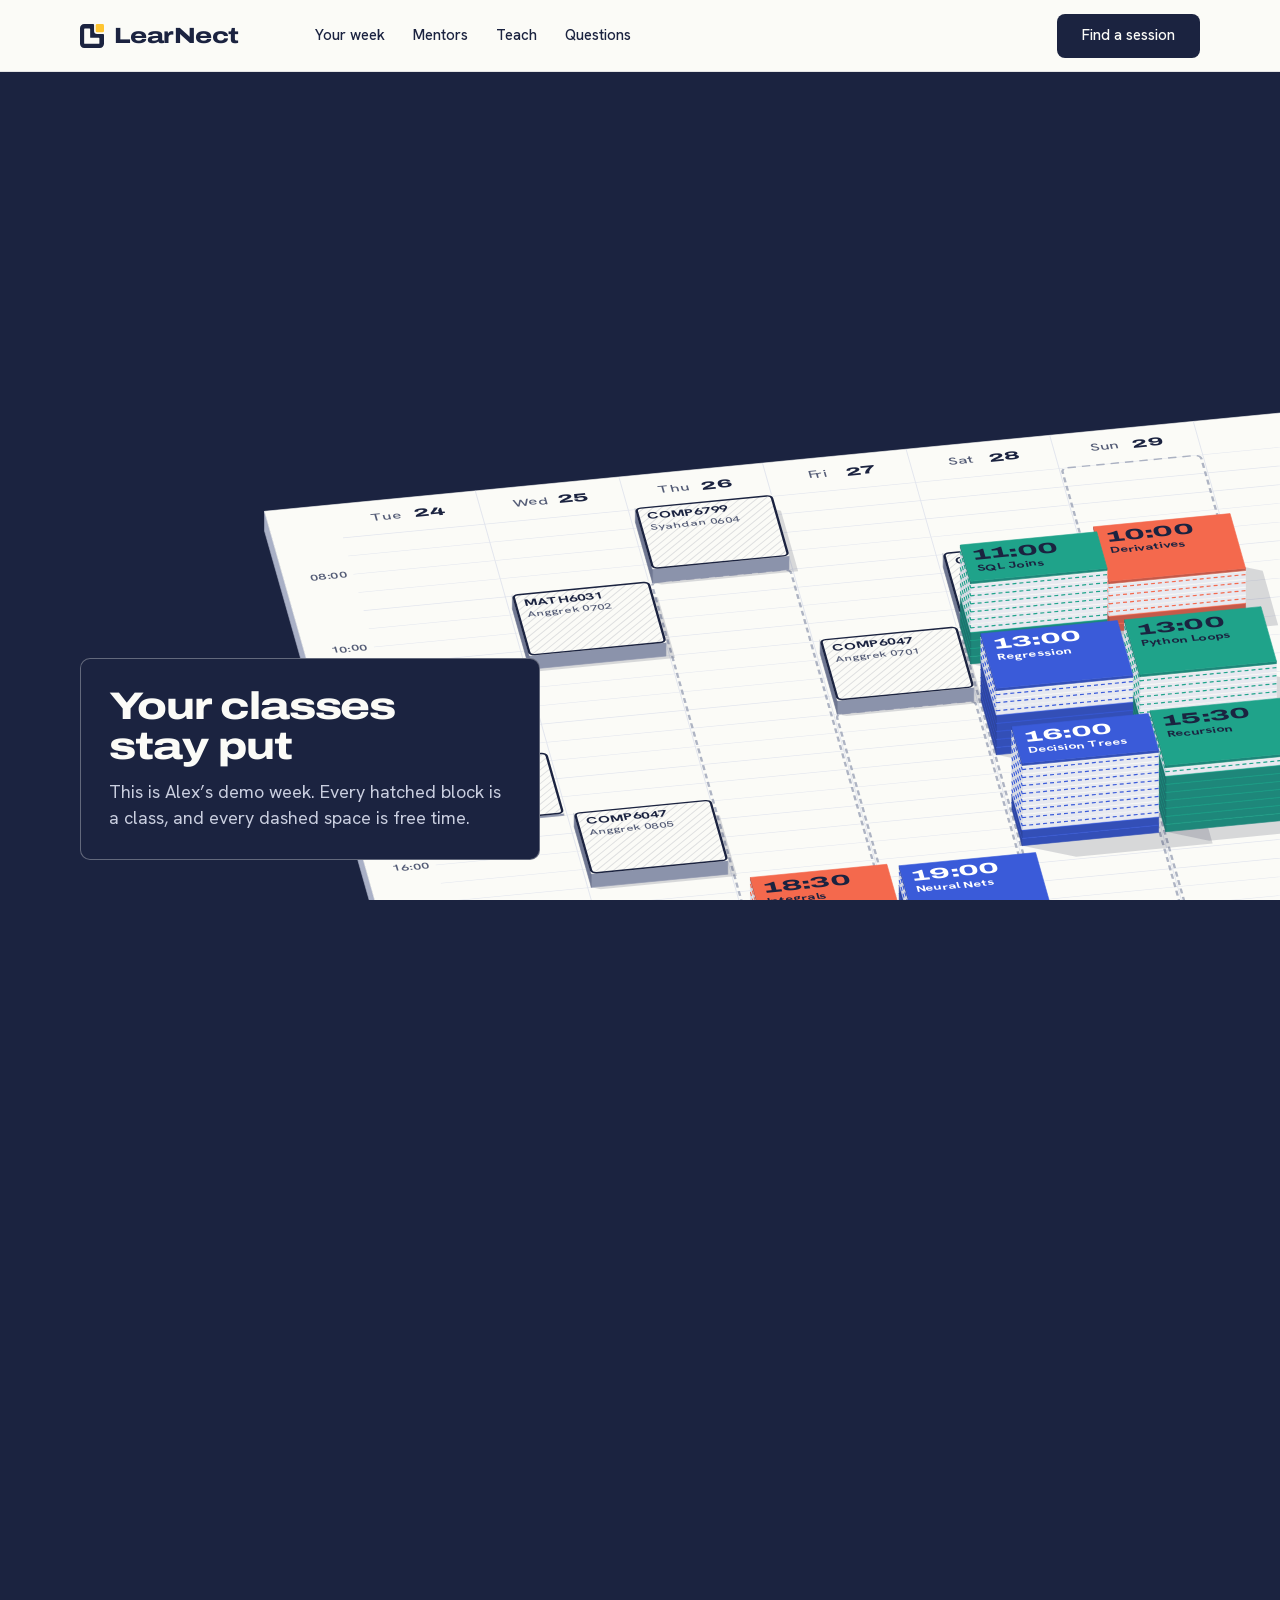
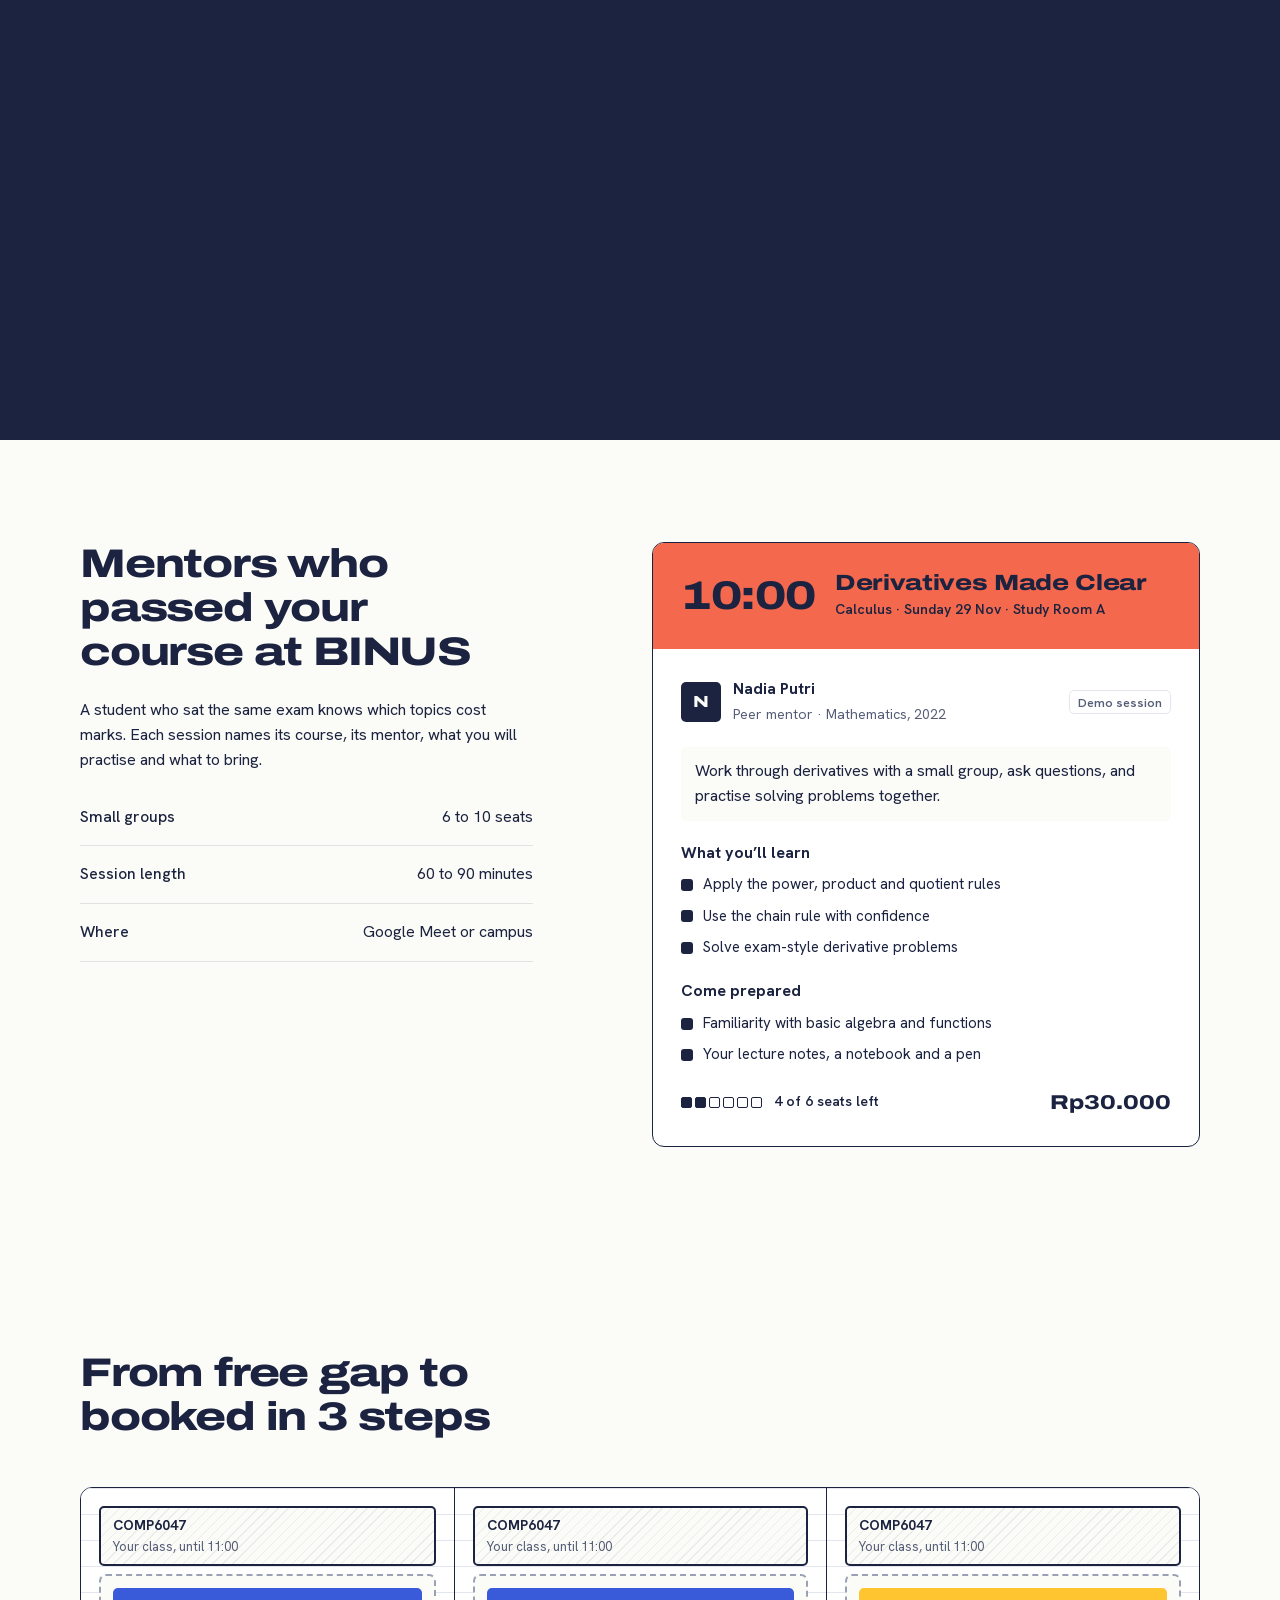
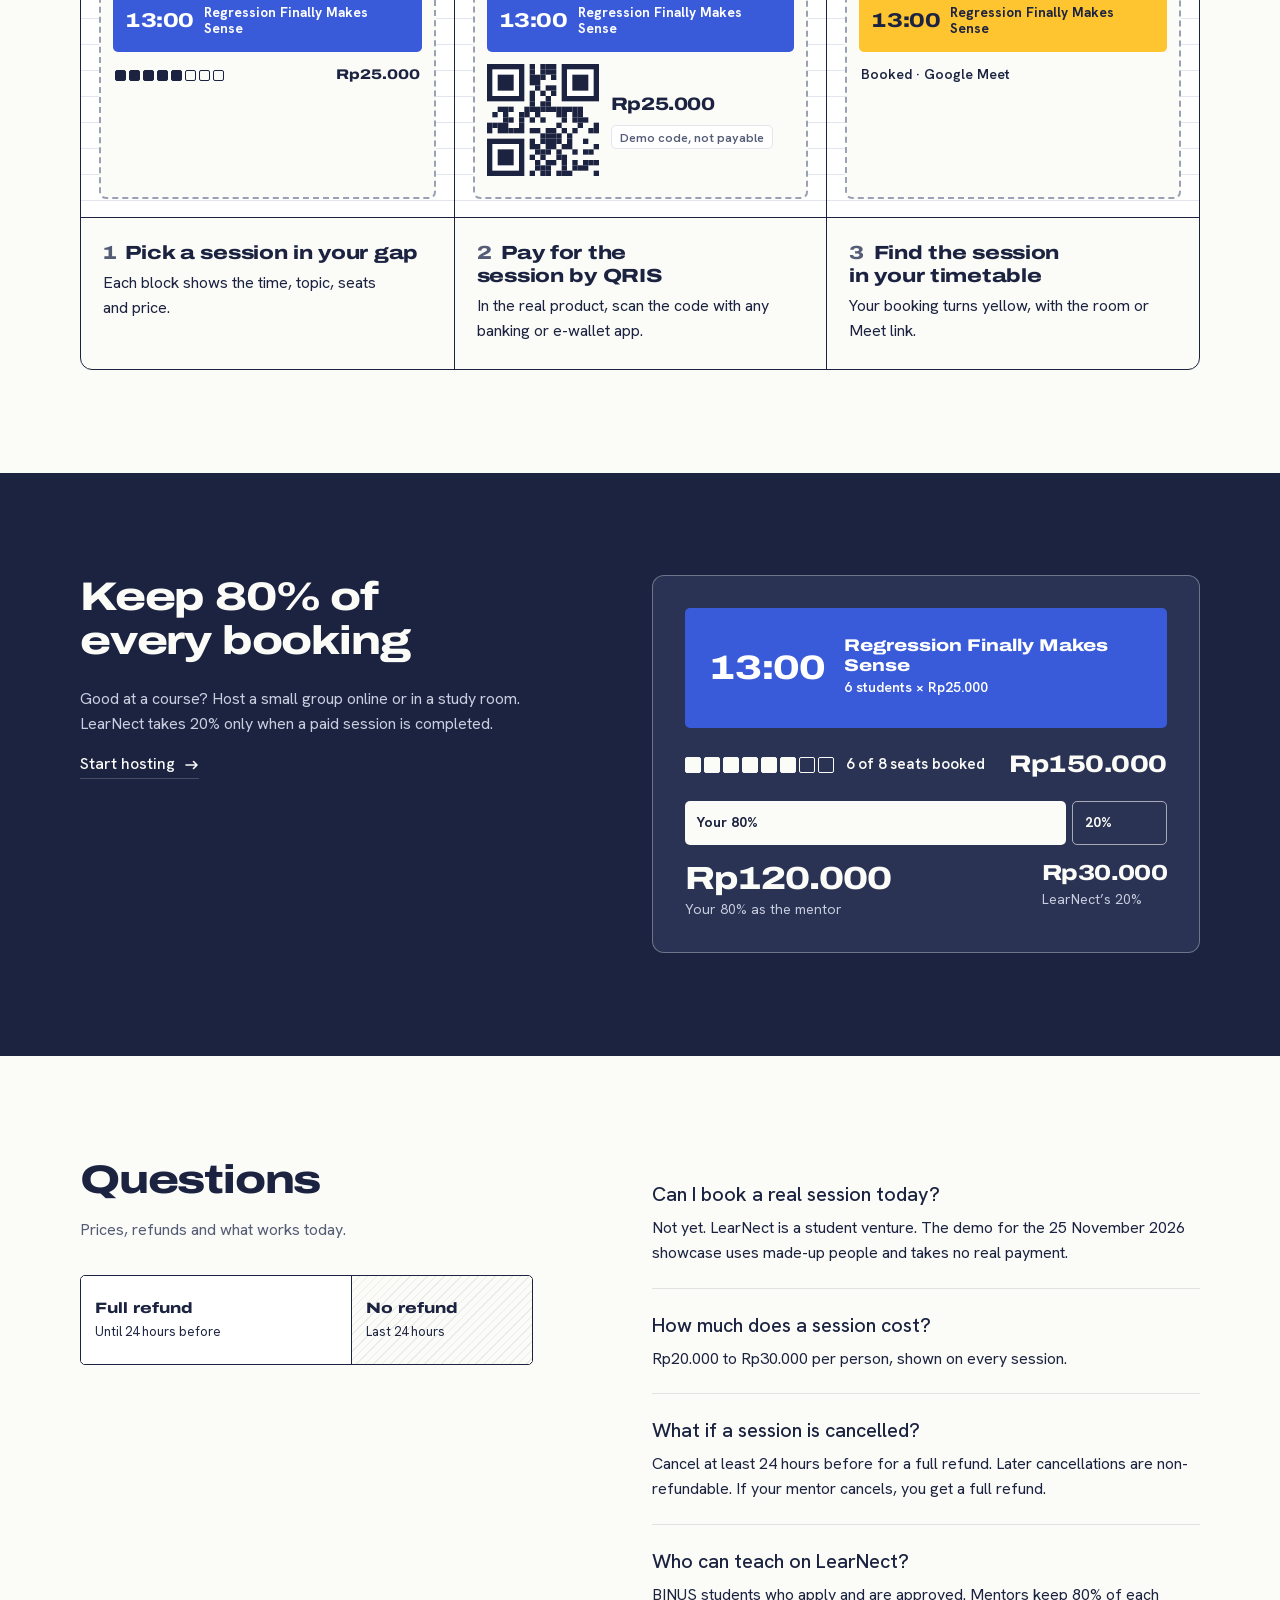
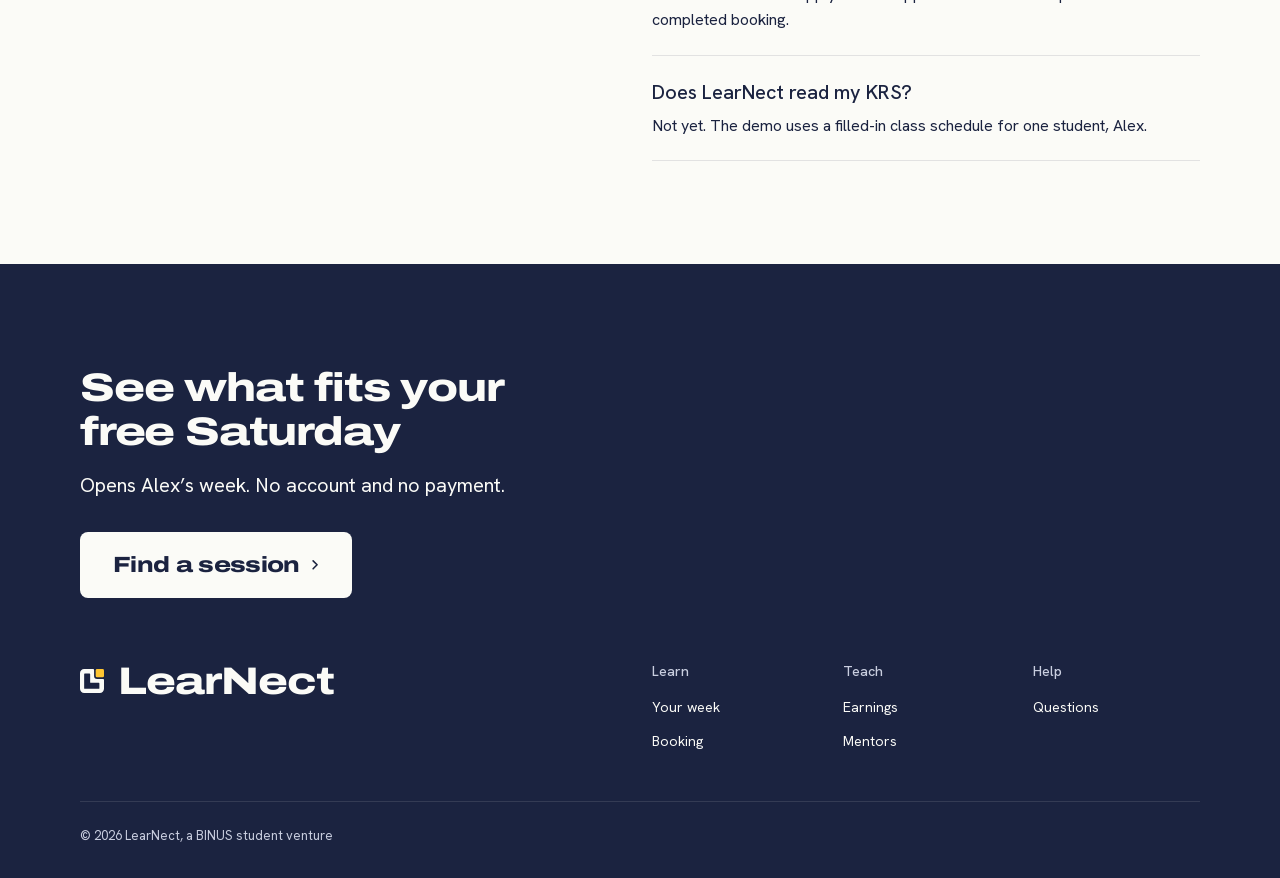
==== website/index.html @ fe3583e4 "Add LearNect showcase demo Co-Authored-By: Claude Opus 5.5 <noreply@anthropic.com>" ====
<!doctype html>
<html lang="en" data-type="software" data-radius="soft" data-ground="sky" data-buttons="solid" data-motion>
<head>
<meta charset="utf-8">
<meta name="viewport" content="width=device-width, initial-scale=1, viewport-fit=cover">
<title>LearNect: peer tutoring for BINUS students</title>
<meta name="description" content="Book small-group sessions with BINUS students who already passed your course, in the free gaps between your classes, from Rp20.000 a seat.">
<meta property="og:type" content="website">
<meta property="og:title" content="LearNect: peer tutoring for BINUS students">
<meta property="og:description" content="Small-group sessions from students who passed your course, placed in the free gaps of your week.">
<meta property="og:image" content="share.jpg">
<meta name="twitter:card" content="summary_large_image">
<link rel="icon" href="favicon.svg?v=2" type="image/svg+xml">
<link rel="apple-touch-icon" href="apple-touch-icon.png?v=2">
<meta name="theme-color" content="#FBFBF7">
<!-- <link rel="canonical" href="https://the-final-domain/"> added once hosting is chosen -->
<meta name="site-kind" content="software">
<meta name="page-type" content="software">
<link rel="preload" href="assets/brand/fonts/archivo-wdth-latin.woff2" as="font" type="font/woff2" crossorigin>
<link rel="stylesheet" href="assets/system.css">
<link rel="stylesheet" href="assets/ui/cards.css">
<link rel="stylesheet" href="assets/motion/motion.css">
<link rel="stylesheet" href="assets/backgrounds/backgrounds.css">
<link rel="stylesheet" href="assets/layout/layout.css">
<link rel="stylesheet" href="assets/moments/counter-rolls/moment.css">
<link rel="stylesheet" href="css/site.css">
<link rel="stylesheet" href="css/grand.css?v=8">
<script>document.documentElement.classList.add('m-enter');setTimeout(()=>document.documentElement.classList.add('m-enter-done'),700)</script>
<script src="assets/backgrounds/backgrounds.js"></script>
<script>if(!matchMedia('(prefers-reduced-motion: reduce)').matches)document.documentElement.classList.add('grand-live')</script>
<script>document.documentElement.classList.add('mo-js');setTimeout(()=>document.documentElement.classList.add('mo-safe'),2500)</script>
<link rel="modulepreload" href="assets/moments/moments.js">
<link rel="modulepreload" href="assets/moments/lib.js">
<link rel="modulepreload" href="assets/moments/counter-rolls/moment.js">
</head>
<!-- type: software
     deal: hero collage, nav nav-mega, close close-type, footer footer-dark, rhythm dark-band, buttons solid, mark client's Notched Tile
     palette and type: the client's own (DESIGN.md, Class Timetable), in place of the dealt ones
     moments: counter-rolls in #teach -->
<body>
<header class="nav">
  <div class="wrap nav__bar">
    <a class="skip-link" href="#top">Skip to content</a>
    <a class="nav__logo" href="#top"><img class="ln-logo" src="assets/brand/logo.svg?v=2" alt="" width="28" height="28">LearNect</a>
    <nav class="nav__links" aria-label="Main">
      <div class="nav__item"><a class="nav__link" href="#week">Your week</a></div>
      <div class="nav__item"><a class="nav__link" href="#mentors">Mentors</a></div>
      <div class="nav__item"><a class="nav__link" href="#teach">Teach</a></div>
      <div class="nav__item"><a class="nav__link" href="#questions">Questions</a></div>
    </nav>
    <div class="nav__actions">
      <a class="btn btn--primary" href="app/">Find a session</a>
    </div>
    <button class="nav__toggle" type="button" aria-expanded="false" aria-label="Menu">
      <svg width="18" height="18" viewBox="0 0 18 18" aria-hidden="true"><path d="M2 5h14M2 13h14" stroke="currentColor" stroke-width="1.6" stroke-linecap="round"/></svg>
    </button>
  </div>
</header>

<main id="top">
  <section class="grand" data-grand aria-labelledby="hero-h">
    <div class="grand__stage">
      <canvas aria-hidden="true"></canvas>
      <div class="beat beat--hero is-on" data-from="0" data-to="0.095">
        <h1 id="hero-h" class="grand__title">Fill the gaps in your week</h1>
        <p class="grand__lead">Peer tutoring for BINUS students, from someone who already passed your course. Rp20.000 to Rp30.000 a seat.</p>
        <div class="grand__actions">
          <a class="btn btn--primary" href="app/">Find a session</a>
          <a class="grand__see" href="#week">See Alex’s week</a>
        </div>
      </div>
      <div class="beat" data-from="0.1" data-to="0.25">
        <h2>Your classes stay put</h2>
        <p>This is Alex’s demo week. Every hatched block is a class, and every dashed space is free time.</p>
      </div>
      <div class="beat" data-from="0.29" data-to="0.43">
        <h2>Sessions rise in the free time</h2>
        <p>Each tower is one peer session. Each floor is a seat: solid when taken, dashed when open.</p>
      </div>
      <div class="beat" data-from="0.47" data-to="0.59">
        <h2>Regression, Saturday 13:00</h2>
        <p>Kevin teaches it online, after your class ends at 11:00. Rp25.000 a seat.</p>
        <div class="beat__seats"><span class="cells" aria-hidden="true"><i class="f"></i><i class="f"></i><i class="f"></i><i class="f"></i><i class="f"></i><i></i><i></i><i></i></span>3 of 8 seats left</div>
      </div>
      <div class="beat" data-from="0.6" data-to="0.74">
        <h2>Pay by QRIS and your seat drops in</h2>
        <p>Yellow means it’s yours. In this demo, no money is charged.</p>
        <div class="beat__seats"><span class="cells" aria-hidden="true"><i class="f"></i><i class="f"></i><i class="f"></i><i class="f"></i><i class="f"></i><i class="f me"></i><i></i><i></i></span>Your seat is booked, 2 left</div>
      </div>
      <div class="beat beat--final" data-from="0.84" data-to="1">
        <div><h2>Back to your real timetable</h2><p>The same week, laid flat, with your seat in yellow.</p></div>
        <a class="btn btn--primary" href="app/">Find a session</a>
      </div>
      <div class="grand__live" data-grand-live></div>
    </div>
  </section>

  <section class="section" id="week" aria-labelledby="week-h">
    <div class="wrap">
      <div class="grid week-head">
        <h2 class="span-5" id="week-h">Sessions that fit between your classes</h2>
        <div class="span-6 start-7">
          <p>Your classes stay in place. Sessions that fit appear between them, so you can see what works before you pay. Pick a block to open it.</p>
        </div>
      </div>
      <div class="ui ui-week wk fill" id="wk" data-week>
        <div class="wk__main">
          <div class="wk__bar"><b>Alex’s week</b><span>Demo · 23 to 29 Nov</span>
            <span class="wk__key"><i class="cobalt"></i>Machine Learning<i class="tomato"></i>Calculus<i class="teal"></i>Programming<i class="sun"></i>Booked<i class="k-class"></i>Class</span>
          </div>
          <div class="wk__grid" data-week-grid></div>
          <div class="wd" data-week-day></div>
        </div>
        <aside class="wk__pane" data-week-pane aria-live="polite"></aside>
      </div>
    </div>
  </section>

  <section class="section" id="mentors" aria-labelledby="mentors-h">
    <div class="wrap">
      <div class="grid grid--top mentors">
        <div class="span-5 mentors__text">
          <h2 id="mentors-h">Mentors who passed your course at BINUS</h2>
          <p>A student who sat the same exam knows which topics cost marks. Each session names its course, its mentor, what you will practise and what to bring.<span class="only-phone"> Starting around Kemanggisan, Alam Sutera, Bekasi and Senayan.</span></p>
          <ul class="rows mentors__rows">
            <li><span class="rows__name">Small groups</span><span class="rows__value">6 to 10 seats</span></li>
            <li><span class="rows__name">Session length</span><span class="rows__value">60 to 90 minutes</span></li>
            <li><span class="rows__name">Where</span><span class="rows__value">Google Meet or campus</span></li>
          </ul>
        </div>
        <div class="span-6 start-7 sheet" role="img" aria-label="A session page: Derivatives Made Clear with mentor Nadia, Sunday at 10:00 in Study Room A, four of six seats left">
          <div class="sheet__band tomato"><b class="ln-time">10:00</b><div><strong>Derivatives Made Clear</strong><span>Calculus · Sunday 29 Nov · Study Room A</span></div></div>
          <div class="sheet__body">
            <div class="sheet__who"><span class="sheet__av">N</span><div><b>Nadia Putri</b><span>Peer mentor · Mathematics, 2022</span></div><em class="demo-tag">Demo session</em></div>
            <p class="sheet__quote">Work through derivatives with a small group, ask questions, and practise solving problems together.</p>
            <div class="sheet__learn"><b>What you’ll learn</b>
              <span><i></i>Apply the power, product and quotient rules</span>
              <span><i></i>Use the chain rule with confidence</span>
              <span><i></i>Solve exam-style derivative problems</span>
            </div>
            <div class="sheet__learn sheet__prep"><b>Come prepared</b>
              <span><i></i>Familiarity with basic algebra and functions</span>
              <span><i></i>Your lecture notes, a notebook and a pen</span>
            </div>
            <div class="sheet__foot"><span class="cells"><i class="f"></i><i class="f"></i><i></i><i></i><i></i><i></i></span><span>4 of 6 seats left</span><b>Rp30.000</b></div>
          </div>
        </div>
      </div>
    </div>
  </section>

  <section class="section" id="booking" aria-labelledby="booking-h">
    <div class="wrap">
      <div class="section-head"><h2 id="booking-h">From free gap to booked in 3 steps</h2></div>
      <ol class="flow" data-visual>
        <li class="flow__step">
          <div class="flow__vis" role="img" aria-label="Regression at 13:00, in its course colour, selected in the free gap after a class">
            <div class="flow__class"><b>COMP6047</b><span>Your class, until 11:00</span></div>
            <div class="flow__gap">
              <div class="ln-mini cobalt is-picked"><b class="ln-time">13:00</b><span>Regression Finally Makes Sense</span></div>
              <div class="flow__line"><span class="cells" aria-hidden="true"><i class="f"></i><i class="f"></i><i class="f"></i><i class="f"></i><i class="f"></i><i></i><i></i><i></i></span><b>Rp25.000</b></div>
            </div>
          </div>
          <h3><span class="flow__n">1</span> Pick a session in your gap</h3>
          <p>Each block shows the time, topic, seats and price.</p>
        </li>
        <li class="flow__step">
          <div class="flow__vis" role="img" aria-label="The same session with a demo QRIS code for Rp25.000. The code is not payable.">
            <div class="flow__class"><b>COMP6047</b><span>Your class, until 11:00</span></div>
            <div class="flow__gap">
              <div class="ln-mini cobalt"><b class="ln-time">13:00</b><span>Regression Finally Makes Sense</span></div>
              <div class="flow__qr"><div data-qr></div><div><b class="ln-time">Rp25.000</b><em class="demo-tag">Demo code, not payable</em></div></div>
            </div>
          </div>
          <h3><span class="flow__n">2</span> Pay for the session by QRIS</h3>
          <p>In the real product, scan the code with any banking or e-wallet app.</p>
        </li>
        <li class="flow__step">
          <div class="flow__vis" role="img" aria-label="The same session, now yellow and booked in the free gap">
            <div class="flow__class"><b>COMP6047</b><span>Your class, until 11:00</span></div>
            <div class="flow__gap">
              <div class="ln-mini sun"><b class="ln-time">13:00</b><span>Regression Finally Makes Sense</span></div>
              <div class="flow__line"><span>Booked · Google Meet</span></div>
            </div>
          </div>
          <h3><span class="flow__n">3</span> Find the session in your timetable</h3>
          <p>Your booking turns yellow, with the room or Meet link.</p>
        </li>
      </ol>
    </div>
  </section>

  <section class="section ground-inverse" id="teach" aria-labelledby="teach-h">
    <div class="wrap">
      <div class="grid grid--top teach">
        <div class="span-5">
          <h2 id="teach-h">Keep 80% of every booking</h2>
          <p class="teach__lead">Good at a course? Host a small group online or in a study room. LearNect takes 20% only when a paid session is completed.</p>
          <a class="link" href="app/#host">Start hosting</a>
        </div>
        <div class="span-6 start-7 ledger" role="img" aria-label="Example: six students at Rp25.000 is Rp150.000. The mentor keeps Rp120.000 and LearNect takes Rp30.000.">
          <div class="ledger__blk"><b class="ln-time">13:00</b><div><strong>Regression Finally Makes Sense</strong><span>6 students × Rp25.000</span></div></div>
          <div class="ledger__seats" aria-hidden="true"><span class="cells"><i class="f"></i><i class="f"></i><i class="f"></i><i class="f"></i><i class="f"></i><i class="f"></i><i></i><i></i></span><span>6 of 8 seats booked</span><b class="ln-time">Rp150.000</b></div>
          <div class="ledger__split" aria-hidden="true"><span class="is-you">Your 80%</span><span class="is-us">20%</span></div>
          <div class="ledger__sum" data-moment="counter-rolls">
            <div class="stat"><p class="t-stat">Rp120.000</p><p class="t-small">Your 80% as the mentor</p></div>
            <div class="stat"><p class="t-stat">Rp30.000</p><p class="t-small">LearNect’s 20%</p></div>
          </div>
        </div>
      </div>
    </div>
  </section>

  <section class="section" id="questions" aria-labelledby="questions-h">
    <div class="wrap">
      <div class="grid grid--top">
        <div class="span-5 stack-4">
          <h2 id="questions-h">Questions</h2>
          <p class="muted">Prices, refunds and what works today.</p>
          <div class="refund" role="img" aria-label="Refund rule: cancel until 24 hours before the session for a full refund; in the last 24 hours there is no refund.">
            <span class="refund__ok"><b>Full refund</b>Until 24 hours before</span>
            <span class="refund__no"><b>No refund</b>Last 24 hours</span>
          </div>
        </div>
        <div class="span-6 start-7 faq">
          <div class="faq__item"><h3>Can I book a real session today?</h3><p>Not yet. LearNect is a student venture. The demo for the 25 November 2026 showcase uses made-up people and takes no real payment.</p></div>
          <div class="faq__item"><h3>How much does a session cost?</h3><p>Rp20.000 to Rp30.000 per person, shown on every session.</p></div>
          <div class="faq__item"><h3>What if a session is cancelled?</h3><p>Cancel at least 24 hours before for a full refund. Later cancellations are non-refundable. If your mentor cancels, you get a full refund.</p></div>
          <div class="faq__item faq__item--wide"><h3>Who can teach on LearNect?</h3><p>BINUS students who apply and are approved. Mentors keep 80% of each completed booking.</p></div>
          <div class="faq__item"><h3>Does LearNect read my KRS?</h3><p>Not yet. The demo uses a filled-in class schedule for one student, Alex.</p></div>
        </div>
      </div>
    </div>
  </section>
</main>

<footer class="footer closing footer--dark ground-inverse" id="contact" aria-labelledby="close-h">
  <div class="wrap">
    <div class="closing__cta close--type">
      <div class="section-head">
        <h2 id="close-h">See what fits your free Saturday</h2>
        <p>Opens Alex’s week. No account and no payment.</p>
      </div>
      <a class="btn btn--primary btn--xl" href="app/">Find a session<svg class="m-arrow" viewBox="0 0 12 12" aria-hidden="true"><path class="m-arrow__stem" d="M1 6h8"/><path class="m-arrow__head" d="M4.5 2.5 8 6l-3.5 3.5"/></svg></a>
    </div>
    <div class="closing__links">
      <div class="grid">
        <div class="span-4 stack-4">
          <a class="nav__logo footer__name" href="#top"><img class="ln-logo" src="assets/brand/logo-on-navy.svg?v=2" alt="" width="44" height="44">LearNect</a>
        </div>
        <div class="span-2 start-7 footer__col"><h3>Learn</h3><ul><li><a href="#week">Your week</a></li><li><a href="#booking">Booking</a></li></ul></div>
        <div class="span-2 footer__col"><h3>Teach</h3><ul><li><a href="#teach">Earnings</a></li><li><a href="#mentors">Mentors</a></li></ul></div>
        <div class="span-2 footer__col"><h3>Help</h3><ul><li><a href="#questions">Questions</a></li></ul></div>
      </div>
      <div class="footer__legal"><span>&copy; 2026 LearNect, a BINUS student venture</span></div>
    </div>
  </div>
</footer>

<script src="../demo/js/data.js?v=8"></script>
<script src="js/week.js?v=2"></script>
<script src="js/grand.js?v=14"></script>
<script type="module" src="assets/system.js"></script>
<script type="module" src="assets/motion/motion.js"></script>
<script type="module" src="assets/layout/layout.js"></script>
</body>
</html>
---- website/assets/system.css ----
/*
  taste-skill system.css - the one system for the page. Link it first, then assets/ui/cards.css (the
  feature card, its panel and the fragment placements), then set the palette (--p-*), the fonts and
  the radius set on :root in the page (node scripts/start.mjs prints that block).
  Do not add a second grid, spacing scale, type scale, radius scale, button or card style.
*/

/* ---------------------------------------------------------------- tokens */
:root {
  /* palette (hex only; fx.js reads --bg --surface --ink --muted --accent --accent-ink) */
  --p-bg: #ffffff;
  --p-surface: #f4f4f4;
  --p-ink: #111111;
  --p-muted: #6b6b6b;
  --p-accent: #1a4be0;
  --p-accent-ink: #ffffff;
  --p-action: #1a4be0;      /* buttons, links, focus: the accent, or the ink when the accent is too pale */
  --p-action-ink: #ffffff;
  --p-inv-bg: #111111;
  --p-inv-surface: #1c1c1c;
  --p-inv-ink: #f4f4f4;
  --p-inv-muted: #a3a3a3;
  --p-inv-accent: #ffffff;
  --p-inv-accent-ink: #111111;
  --p-inv-action: #ffffff;
  --p-inv-action-ink: #111111;
  /* the lit ground behind UI and in the closing band (references/cards.md), one per page, tech pages only
     (none on kind other, which is flat): <html data-ground="sand|sky|sage|painting">. system.js gives it to every ground
     that holds UI, on light and dark pages alike; --hue on one panel changes only its accent */
  --ground-bg: #d9ccb7; --ground-surface: #e9e0d2; --ground-ink: #2a2622; --ground-muted: #5a534a; --ground-accent: #a8794a;

  /* fonts */
  --font-display: system-ui, -apple-system, "Segoe UI", sans-serif;
  --font-text: system-ui, -apple-system, "Segoe UI", sans-serif;
  --font-mono: ui-monospace, "SFMono-Regular", Menlo, Consolas, monospace;
  --display-weight: 400;    /* headlines 400; 500 on a tech page (software, gaming, hardware) */
  --display-tracking: -0.025em;

  /* the page rhythm (references/layout-v4.md): one section per screen. The header is fixed and
     --nav tall; every section is padded --padt above and --padb (plus the phone action bar, --bar)
     below, and is exactly one or two screens tall (--h: 1 or 2; --hm on a phone). The hero's words
     start --hgap under the header and its content ends --hpadb above the fold. */
  --nav: 72px;
  --padt: 120px;
  --padb: 72px;
  --hgap: 48px;
  --hpadb: 64px;
  --bar: 0px;
  /* grid: one .wrap (alias .container) for the header, every section and the footer, the same
     --gut on both sides: 1280 wide at x 80-1360 at 1440, 342 at x 24-366 at 390 */
  --container: 1280px;
  --gut: 80px;
  --pad: var(--gut);
  --gutter: 24px;

  /* spacing: 4/8 scale */
  --s-1: 4px;  --s-2: 8px;  --s-3: 12px; --s-4: 16px; --s-5: 24px;
  --s-6: 32px; --s-7: 48px; --s-8: 64px; --s-9: 96px; --s-10: 128px;
  --section: 40px;      /* only a .section outside main (the kit's demo pages); every main > section and
                           footer.closing take --padt and --padb */
  --section-band: 56px; /* the same for an older footer outside footer.closing */
  --head-gap: 48px;     /* the one heading-to-content gap, 32 on a phone (layout.css reads it as --ly-head-gap) */
  --card-pad: 16px;     /* card padding (cards.css sets its own for cards with a panel) */
  --card-gap: 16px;     /* gap between cards */

  /* type scale (the only sizes on the page) */
  --t-label: 13px;
  --t-small: 14px;
  --t-body: 16px;
  --t-lead: 18px;
  --t-card: 18px;
  --t-h3: 24px;
  /* straight lines from the phone size at 390 to the desktop size at 1440 (system.md's table) */
  --t-h2: clamp(30px, 1.72vw + 23.3px, 48px);
  --t-h1: clamp(38px, 3.24vw + 25.4px, 72px);
  /* a big number stays a step under the h2 (VI-11): 38 at 1440, 28 at 390, so it never reads as a
     section heading; a stats row and a price set their own, smaller still */
  --t-stat: clamp(28px, .952vw + 24.29px, 38px);

  /* radius: one scale (soft by default; data-radius on <html> switches it) */
  --r-sm: 8px;  --r-md: 12px; --r-lg: 20px; --r-btn: 8px;

  /* controls (fixed here; a page never adds its own) */
  --btn-h: 44px;
  --btn-h-sm: 36px;
  --nav-h: var(--nav);  /* the older name, kept for the kit's files */
  --icon: 16px;         /* small icons: socials, menu chevrons, mono brand marks */

  /* motion: the one UI ease-out (motion.css --m-ease and ui/base.css --u-ease read it; references/motion.md) */
  --ease: cubic-bezier(.2, .8, .2, 1);
  --dur: 180ms;
}
html[data-radius="sharp"] { --r-sm: 4px; --r-md: 6px;  --r-lg: 8px;  --r-btn: 4px; }
html[data-radius="soft"]  { --r-sm: 8px; --r-md: 12px; --r-lg: 20px; --r-btn: 8px; }
html[data-radius="round"] { --r-sm: 10px; --r-md: 16px; --r-lg: 24px; --r-btn: 999px; }
/* the four lit grounds (references/cards.md); sand is the default above. painting goes with
   painterly-landscape (x.ai's daylight sky over olive hills) */
html[data-ground="sky"]      { --ground-bg: #c6d3df; --ground-surface: #d6e0e9; --ground-ink: #25303a; --ground-muted: #4d5964; --ground-accent: #3f6a92; }
html[data-ground="sage"]     { --ground-bg: #cdd6c6; --ground-surface: #dce3d6; --ground-ink: #262d24; --ground-muted: #535b51; --ground-accent: #6c8e63; }
html[data-ground="painting"] { --ground-bg: #79a8d6; --ground-surface: #a6c4e2; --ground-ink: #16212c; --ground-muted: #273949; --ground-accent: #9c9b3c; }
/* cards.css takes its card and panel radii from this scale */
html[data-radius] .card { --c-r: var(--r-lg); }
html[data-radius] .panel { --p-r: var(--r-md); }

/* a phone: the header 56, the sections padded 96 / 48, the hero's words 40 under the header and its
   content ending 24 above the fold, 24 at both sides, 12 between columns */
@media (max-width: 639px) {
  :root { --nav: 56px; --padt: 96px; --padb: 48px; --hgap: 40px; --hpadb: 24px; --gut: 24px; --gutter: 12px; --card-gap: 12px; --head-gap: 32px; }
}
@media (min-width: 640px) {
  :root { --gut: 48px; --section: 48px; --section-band: 72px; --card-pad: 24px; }
}
@media (min-width: 1024px) {
  :root { --gut: 80px; --section: 56px; --section-band: 96px; --card-gap: 24px;
          --t-lead: 20px; --t-card: 20px; --t-h3: 28px; }
  /* a place (and a local service): the 1200 column at x 120-1320 */
  html[data-type="place"] { --gut: 120px; --container: 1200px; }
}
/* a place (VI-06, ST-96, PH-23): its own smaller type (h1 48/53 and 32/37, h2 32/40 and 24/30, titles
   and the sub-line 20 and 18), the Recipe 3 hero's gap under its photograph (40, 24 on a phone),
   square photographs and cards and 2px buttons, whatever data-radius and data-buttons say */
:root[data-type="place"] {
  --hgap: 40px;
  --t-h1: clamp(32px, 1.524vw + 26.06px, 48px);
  --t-h2: clamp(24px, .762vw + 21px, 32px);
  --t-h3: clamp(20px, .381vw + 18.51px, 24px);
  --r-sm: 2px; --r-md: 0px; --r-lg: 0px; --r-btn: 2px;
}
:root[data-type="place"] :is(h1, .t-h1) { line-height: 1.104; }
:root[data-type="place"] :is(h2, .t-h2) { line-height: 1.25; }
@media (max-width: 639px) {
  :root[data-type="place"] { --hgap: 24px; }
  :root[data-type="place"] :is(h1, .t-h1) { line-height: 1.156; }
}

/* ---------------------------------------------------------------- grounds (at most three) */
:root, .ground-base {
  --bg: var(--p-bg); --surface: var(--p-surface); --ink: var(--p-ink); --muted: var(--p-muted);
  --accent: var(--p-accent); --accent-ink: var(--p-accent-ink); --card: var(--p-surface);
  --action: var(--p-action); --action-ink: var(--p-action-ink);
}
.ground-surface {
  --bg: var(--p-surface); --surface: var(--p-bg); --ink: var(--p-ink); --muted: var(--p-muted);
  --accent: var(--p-accent); --accent-ink: var(--p-accent-ink); --card: var(--p-bg);
  --action: var(--p-action); --action-ink: var(--p-action-ink);
}
.ground-inverse {
  --bg: var(--p-inv-bg); --surface: var(--p-inv-surface); --ink: var(--p-inv-ink); --muted: var(--p-inv-muted);
  --accent: var(--p-inv-accent); --accent-ink: var(--p-inv-accent-ink); --card: var(--p-inv-surface);
  --action: var(--p-inv-action); --action-ink: var(--p-inv-action-ink);
}
:root, .ground-base, .ground-surface, .ground-inverse {
  --line: color-mix(in oklab, var(--ink) 11%, transparent);
  --line-strong: color-mix(in oklab, var(--ink) 20%, transparent);
  /* effects (fx.js) and UI fragments (assets/ui) take the colours of the ground they sit on */
  --fx-bg: var(--bg); --fx-surface: var(--surface); --fx-ink: var(--ink); --fx-muted: var(--muted);
  --fx-accent: var(--accent); --fx-accent-ink: var(--accent-ink);
  --ui-font: var(--font-text); --ui-mono: var(--font-mono); --ui-radius: var(--r-md);
}
.ground-base, .ground-surface, .ground-inverse { background: var(--bg); color: var(--ink); }

/* ---------------------------------------------------------------- base */
*, *::before, *::after { box-sizing: border-box; }
/* an anchor lands on the section's top (the judge's frame): the fixed header covers --nav of its --padt */
html { -webkit-text-size-adjust: 100%; scroll-padding-top: 0; scroll-behavior: auto; margin: 0; }
body {
  margin: 0; background: var(--bg); color: var(--ink);
  font: 400 var(--t-body)/1.55 var(--font-text);
  -webkit-font-smoothing: antialiased; text-rendering: optimizeLegibility; overflow-x: clip;
}
img, svg, video, canvas { display: block; max-width: 100%; }
/* hidden means hidden, also on an img the line above makes a block (a menu tab's photograph, a peek photograph) */
[hidden] { display: none !important; }
img, video { height: auto; }
a { color: inherit; text-decoration: none; }
button { font: inherit; color: inherit; }
h1, h2, h3, h4, p, ul, ol, figure, blockquote { margin: 0; }
ul, ol { padding: 0; list-style: none; }
h1, h2, h3, h4 {
  font-family: var(--font-display); font-weight: var(--display-weight);
  letter-spacing: var(--display-tracking); text-wrap: balance; overflow-wrap: break-word;
  /* a long word (a German compound at 390) breaks at a syllable with a hyphen, in the language of <html lang>;
     only words of 10 letters or more, 4 at least on each side, so a short English heading never breaks */
  hyphens: auto; -webkit-hyphens: auto; hyphenate-limit-chars: 10 4 4;
}
h1, .t-h1 { font-size: var(--t-h1); line-height: 1.04; }
h2, .t-h2 { font-size: var(--t-h2); line-height: 1.1; }
h3, .t-h3 { font-size: var(--t-h3); line-height: 1.2; }
h4, .t-card { font-family: var(--font-text); font-weight: 500; font-size: var(--t-card); line-height: 1.3; letter-spacing: -0.01em; }
p { text-wrap: pretty; }
.t-lead  { font-size: var(--t-lead); line-height: 1.5; }
.t-body  { font-size: var(--t-body); line-height: 1.55; }
.t-small { font-size: var(--t-small); line-height: 1.5; }
.t-label { font-size: var(--t-label); font-weight: 500; line-height: 1.4; letter-spacing: 0.01em; }
.t-stat  { font-family: var(--font-display); font-weight: var(--display-weight); font-size: var(--t-stat);
           line-height: 1; letter-spacing: var(--display-tracking); font-variant-numeric: tabular-nums; }
.muted { color: var(--muted); }
.mono  { font-family: var(--font-mono); }
.measure { max-width: 62ch; }
:focus-visible { outline: 2px solid var(--action); outline-offset: 2px; border-radius: 2px; }
::selection { background: color-mix(in oklab, var(--accent) 30%, transparent); }

/* ---------------------------------------------------------------- grid */
.wrap, .container { width: min(100% - 2 * var(--gut), var(--container)); margin-inline: auto; padding-inline: 0; }
.grid { display: grid; grid-template-columns: repeat(12, minmax(0, 1fr)); column-gap: var(--gutter); row-gap: var(--card-gap); }
.grid > * { min-width: 0; grid-column: 1 / -1; }
.section { padding-block: var(--section); }

/* ---------------------------------------------------------------- one section per screen
   The page is a stack of screens. Framed at scrollY = k x the screen height, a shot shows exactly one
   section: the hero alone on the first screen, every other section (and footer.closing, the close and
   the footer in one) exactly one or two screens tall, its h2 first, --padt under its top. Heights
   and padding do it: no pinning, snapping or script.
     <section class="section" id=".." style="--h: 2">     (2 screens; --hm sets a phone's count alone)
       <div class="wrap"> the h2 first, then the content </div>     (the one in-flow child)
     </section>
   A layer (a full-bleed photograph or ground behind the words) is an <img class="layer" aria-hidden="true">
   beside the .wrap. Content must fit: one screen holds 708px of content at 1440x900 (900 - 120 - 72),
   two hold 1,608 (the second screen's part starts --padt under its top with .g2). From 640 to 1279 a
   section keeps at least its screens and grows past them rather than overlap the next. */
main > :is(section, .section), footer.closing {
  position: relative; box-sizing: border-box;
  height: calc(var(--h, 1) * 100vh); height: calc(var(--h, 1) * 100svh);
  padding: var(--padt) 0 calc(var(--padb) + var(--bar));
}
main > :is(section, .section) > :is(.wrap, .container), footer.closing > .wrap { position: relative; z-index: 1; height: 100%; }
main > :is(section, .section) > :is(.wrap, .container):not(.grid) { display: flex; flex-direction: column; }
/* a .wrap that is the section's grid too (class="wrap grid"): its rows start at the top */
main > :is(section, .section) > :is(.wrap, .container).grid { align-content: start; }
/* .fill: the block that takes what the screen leaves under the heading (a photograph, a frame) */
main > :is(section, .section) > .wrap > .fill { flex: 1 1 0; min-height: 0; }
/* two screens as two groups: row 1 the h2 and the first group, row 2 the rest (no second h2), starting
   --padt under the second screen's top, so the second shot looks like any other section */
main > :is(section, .section).g2, footer.closing.g2 { --h: 2; }
main > :is(section, .section).g2 > :is(.wrap, .container), footer.closing.g2 > .wrap { display: grid; grid-template-rows: minmax(0, 1fr) minmax(0, 1fr); row-gap: calc(var(--padt) + var(--padb) + var(--bar)); }
main > :is(section, .section).g2 > :is(.wrap, .container) > *, footer.closing.g2 > .wrap > * { min-height: 0; align-self: start; }
main > :is(section, .section).g2 > :is(.wrap, .container) > :is(.group, .fill) { align-self: stretch; }
/* a group: one screen's part of a .g2 section (its h2 and first rows, or the rest) */
.group { display: flex; flex-direction: column; min-height: 0; }
/* each screen's card row runs down to that screen's foot (the cards stretch, their panels grow), so
   the second screen of a .g2 is never a short row over an empty ground; both rows end on the same line */
@media (min-width: 1024px) {
  main > :is(section, .section).g2 > .wrap > .grid:last-child,
  main > :is(section, .section).g2 > .wrap > .group > .grid:last-child { align-self: stretch; flex: 1 1 auto; min-height: 0; }
}
.group > .fill { flex: 1 1 0; min-height: 0; }
@media (min-width: 640px) and (max-width: 1279px) {
  main > :is(section, .section):not(.hero, .section--hero), footer.closing {
    height: auto; min-height: calc(var(--h, 1) * 100vh); min-height: calc(var(--h, 1) * 100svh);
  }
  /* the section is a column and its .wrap takes all of it, so a .fill (a photograph, a frame) still
     grows to the section's foot (a min-height percentage would not resolve, leaving it at its least) */
  /* :where() keeps it at no weight, so a page's own phone- or tablet-only hiding (section.desk-only { display: none }) wins */
  :where(main > :is(section, .section):not(.hero, .section--hero), footer.closing) { display: flex; flex-direction: column; }
  main > :is(section, .section):not(.hero, .section--hero) > :is(.wrap, .container), footer.closing > .wrap { flex: 1 0 auto; height: auto; min-height: 0; }
}
/* a phone: lvh (the screen with its bars hidden) for every section but the hero; --hm when stacking
   makes the content taller than the desktop count */
@media (max-width: 639px) {
  /* at least its screens, never less: content a screen cannot hold makes the section taller (the rhythm
     check then asks for --hm: 2 or less content); a fixed height would lay its last rows over the next
     section, the fault the phone shots showed most (a list under the closing heading and its button) */
  main > :is(section, .section):not(.hero, .section--hero), footer.closing {
    height: auto; min-height: calc(var(--hm, var(--h, 1)) * 100vh); min-height: calc(var(--hm, var(--h, 1)) * 100lvh);
  }
  /* one grid row at least the screens tall that grows with the .wrap's content: the .wrap is stretched to
     it, so its .fill and its two groups still share a definite height */
  /* (at no weight, as on the tablet: a page's own section.desk-only { display: none } still hides it) */
  :where(main > :is(section, .section):not(.hero, .section--hero):has(> :is(.wrap, .container)), footer.closing) {
    display: grid; grid-template-columns: minmax(0, 1fr); grid-template-rows: 1fr; grid-auto-rows: auto;
  }
  main > :is(section, .section):not(.hero, .section--hero) > :is(.wrap, .container), footer.closing > .wrap { height: auto; }
  main > :is(section, .section).g2m, footer.closing.g2m { --hm: 2; }
  main > :is(section, .section).g2m > :is(.wrap, .container), footer.closing.g2m > .wrap { display: grid; grid-template-rows: minmax(0, 1fr) minmax(0, 1fr); row-gap: calc(var(--padt) + var(--padb) + var(--bar)); }
  /* stacked in one, the two groups keep the open cards' 32px, so the first group's last panel never meets
     the next card's title */
  main > :is(section, .section).g2:not(.g2m) > :is(.wrap, .container) { display: flex; row-gap: var(--s-6); }
  /* what the two screens leave goes around the second group, so it opens below the header, not on the fold */
  main > :is(section, .section).g2:not(.g2m) > :is(.wrap, .container) > :last-child { margin-block: auto; }
  main > :is(section, .section).g2:not(.g2m) > :is(.wrap, .container) > * { align-self: stretch; }
}
/* a layer: the photograph or ground of a whole section, under its words, edge to edge */
main > :is(section, .section) > :is(img, video, canvas, picture).layer,
footer.closing > :is(img, video, canvas, picture).layer {
  position: absolute; inset: 0; z-index: 0; width: 100%; height: 100%; max-width: none; object-fit: cover; object-position: var(--pos, 50% 50%);
}
main > :is(section, .section) > picture.layer > img { width: 100%; height: 100%; object-fit: cover; }

/* the hero: exactly the first screen, the fixed header over its top. Its words start --hgap under the
   header (--photo adds a full-bleed photograph's height above them on a place); its content ends
   --hpadb above the fold, and nothing of the next section shows, at 1440, 1024, 820 and 390.
     <section class="hero hero--<type>"><div class="wrap"><div class="hero-text"> .. </div>[one strip]</div></section>
   .hero-text holds the whole composition (the words, and the picture or window beside or under them);
   one docked strip (logos, three facts) may follow it, at most 96px, desktop only. */
main > :is(.hero, .section--hero) {
  height: 100vh; height: 100svh; min-height: 0;
  padding: calc(var(--nav) + var(--photo, 0px) + var(--hgap)) 0 calc(var(--hpadb) + var(--bar));
}
:is(.hero, .section--hero) > .wrap { height: 100%; display: grid; grid-template-rows: minmax(0, 1fr) auto; row-gap: var(--s-7); }
:is(.hero, .section--hero) > .wrap > .hero-text { min-height: 0; }
/* a phone: the hero is at least the first screen and grows when a short phone (320x640) cannot hold its
   words, buttons and picture, so nothing of it lies over the next section or under the header */
@media (max-width: 639px) {
  main > :is(.hero, .section--hero) { height: auto; min-height: 100vh; min-height: 100svh; }
  main > :is(.hero, .section--hero):has(> :is(.wrap, .container)) { display: grid; grid-template-columns: minmax(0, 1fr); grid-template-rows: 1fr; grid-auto-rows: auto; }
  main > :is(.hero, .section--hero) > :is(.wrap, .container) { height: auto; }
}
:is(.hero, .section--hero) > .wrap > .hero-strip { grid-row: 2; max-height: 96px; }
@media (max-width: 639px) { :is(.hero, .section--hero) > .wrap > .hero-strip { display: none; } }
.section--hero .section-head { max-width: 860px; }
/* the starter's own hero (hero-split): the words on span-5 top-aligned, the picture on span-6 start-7
   as tall as the hero's content box (at most 716 at 1440x900); a phone stacks words, then the picture
   in what is left */
.hero-text.hero-split { height: 100%; align-items: stretch; }
.hero-split > .hero-copy { align-self: start; }
.hero-split > .hero-visual { position: relative; min-height: 0; height: 100%; }
@media (max-width: 1023px) {
  .hero-text.hero-split { display: flex; flex-direction: column; gap: var(--s-6); }
  .hero-split > .hero-visual { flex: 1 1 0; min-height: 200px; height: auto; }
}
.hero-copy > * + * { margin-top: var(--s-5); }
/* the h1 first in the words' column: its capitals start on the picture's top line, not the line box's
   (the leading above the capitals would put the words about 12px under the photograph's top) */
.hero-copy > h1:first-child { text-box: trim-start cap alphabetic; }
.hero-copy > .btn-row { margin-top: var(--s-6); }
/* three short facts at the foot of the words' column, on the picture's bottom line (no dead space
   under the buttons): <dl class="hero-facts"><div><dt>..</dt><dd>..</dd></div> x3</dl> */
@media (min-width: 1024px) {
  .hero-split > .hero-copy { height: 100%; display: flex; flex-direction: column; }
  .hero-split > .hero-copy > .hero-facts { margin-top: auto; }
}
.hero-facts { display: grid; grid-template-columns: repeat(3, minmax(0, 1fr)); gap: var(--s-5) var(--gutter); margin: 0; }
.hero-facts > div { display: grid; gap: var(--s-1); align-content: start; }
.hero-facts dt { font-size: var(--t-small); color: var(--muted); }
.hero-facts dd { margin: 0; font-weight: 500; }
@media (max-width: 1023px) { .hero-facts { display: none; } }
/* a notice line above the h1 (changed hours, a delivery cut-off): one line with a number, static,
   starting on the left line like the h1 under it */
.hero-notice { font-size: var(--t-small); font-weight: 500; color: var(--ink); }
.hero-notice b, .hero-notice strong { font-weight: 500; color: var(--accent); }
.hero-copy > .hero-notice + h1 { margin-top: var(--s-5); }

/* a phone: open tiles from a row of three or four (rooms, goods, beans) go two-up, an odd last one
   across the row, so a row of three fits one 844px screen (stacked one under another they need two) */
@media (max-width: 639px) {
  .grid > .tile:is(.span-3, .span-4) { grid-column: auto / span 6; }
  .grid > .tile:is(.span-3, .span-4):nth-child(odd of .tile):nth-last-child(1 of .tile) { grid-column: 1 / -1; }
  .grid > .tile:is(.span-3, .span-4) .tile__head { flex-wrap: wrap; gap: 0 var(--s-2); }
}
/* a phone: open cards (words on the ground, the panel under them) stacked one under another keep 32px
   between a panel's foot and the next card's title, so a title never reads as the panel's caption */
@media (max-width: 639px) { .grid:has(> .card--open) { row-gap: var(--s-6); } }
/* a phone stacks a two-screen section's four open tiles into its two screens: their panels take 180px (a wide
   crop), so the h2 and the first two tiles of two lines each end on the first screen and the four inside both,
   not a third of a screen past. A page that sets its group's own --p-h (#features .panel) sets its phone value
   too, as the starter does */
@media (max-width: 639px) { main > :is(section, .section).g2 .card--open > .panel { --p-h: 180px; } }
/* spans: desktop >= 1024. Tablet 640-1023: text cards on span-3 and span-6 go two-up; cards with a
   panel (a visual needs the width; the one exception is a span-6 pair, below)
   and everything else (split text and visuals, span-4 cards, span-5/7/8 blocks) take the full row, so a split stacks and no row is left half empty. Phone < 640: one column. */
@media (min-width: 640px) and (max-width: 1023px) {
  .grid > .card.span-3:not(:has(> .panel)), .grid > .card.span-6:not(:has(> .panel)) { grid-column: auto / span 6; }
  /* the one exception with a panel: a 2x2 (or a pair) of span-6 cards stays two-up from 720px (a panel
     of about 310px and more, wide enough for a kit fragment), so four cards take one or two screens
     at 768-820 instead of a card per row (four stacked panels run past two screens). Split cards and
     every other span keep the full row. Under 720 a card per row. */
  @media (min-width: 720px) {
    .grid > .card.span-6:has(> .panel):not(.card--split) { grid-column: auto / span 6; }
    .grid > .card.span-6:has(> .panel):not(.card--split):nth-child(odd of .card.span-6):nth-last-child(1 of .card.span-6) { grid-column: 1 / -1; }
  }
  /* open tiles (rooms, models, people, a photo pair) go two-up; an odd last one takes the row */
  .grid > .tile:is(.span-3, .span-4, .span-6) { grid-column: auto / span 6; }
  .grid > .tile:is(.span-3, .span-4, .span-6):nth-child(odd of .tile):nth-last-child(1 of .tile) { grid-column: 1 / -1; }
}
@media (min-width: 1024px) {
  .span-2  { grid-column: auto / span 2; }
  .span-3  { grid-column: auto / span 3; }
  .span-4  { grid-column: auto / span 4; }
  .span-5  { grid-column: auto / span 5; }
  .span-6  { grid-column: auto / span 6; }
  .span-7  { grid-column: auto / span 7; }
  .span-8  { grid-column: auto / span 8; }
  .span-9  { grid-column: auto / span 9; }
  .span-10 { grid-column: auto / span 10; }
  .span-12 { grid-column: auto / span 12; }
  .start-1 { grid-column-start: 1; } .start-2 { grid-column-start: 2; } .start-3 { grid-column-start: 3; }
  .start-5 { grid-column-start: 5; } .start-6 { grid-column-start: 6; } .start-7 { grid-column-start: 7; }
  .start-4 { grid-column-start: 4; } .start-8 { grid-column-start: 8; } .start-9 { grid-column-start: 9; }
  .start-10 { grid-column-start: 10; }
  /* a split is top-aligned: the words' first line and the picture's top on one line (never centred
     against each other, never mirrored: text left, the visual right, on every split of the page) */
  .grid--middle, .grid--top { align-items: start; }
}
/* card rows: every card in a row the same height (a plain .grid stretches them) */
.grid:is(.grid--middle, .grid--top) > .card { align-self: stretch; }
/* 1024-1279: a span-4 card's panel would be about 220px wide, too narrow for real UI. Cards with a
   panel on span-4 go two-up, a span-8 one takes the row, and an odd last one takes the row too
   (steps, proof row: two, then one wide; bento: the wide card, then the four small ones two by two) */
@media (min-width: 1024px) and (max-width: 1279px) {
  .grid > .card.span-4:has(> .panel) { grid-column: auto / span 6; }
  .grid > .card.span-8:has(> .panel),
  .grid > .card.span-4:has(> .panel):nth-child(odd of .card.span-4):nth-last-child(1 of .card.span-4) { grid-column: 1 / -1; }
}

/* ---------------------------------------------------------------- section heading */
.section-head { max-width: 760px; margin-bottom: var(--head-gap); display: grid; gap: var(--s-4); }
/* every heading starts on the left line (a centred head among left ones reads as a mistake): the
   old centred head is left-aligned too */
.section-head--center { text-align: left; justify-items: start; }
/* a head row: the h2 (and its line) left, one link or the section's button at the right line */
.section-head--split { max-width: none; display: flex; align-items: end; justify-content: space-between; gap: var(--s-5); flex-wrap: wrap; }
.section-head--split > div { display: grid; gap: var(--s-4); max-width: 760px; }
.section-head p { color: var(--ink); font-size: var(--t-lead); line-height: 1.5; max-width: 60ch; }
.section-head--row { max-width: none; display: flex; align-items: end; justify-content: space-between; gap: var(--s-5); flex-wrap: wrap; }
.section-head--row > div { display: grid; gap: var(--s-4); max-width: 760px; }
/* the hero row (hero-product, hero-cycle): the h1 and its line left, the buttons right, across 1280 */
.section--hero .section-head--row { max-width: none; }

/* ---------------------------------------------------------------- buttons (one pair, a dealt look)
   One pair a page, .btn--primary and .btn--secondary, in the look dealt with the page (sections.md)
   and set once on <html data-buttons>; the markup never changes:
     solid  filled primary, outlined secondary, the radius scale (Figma; the default)
     pill   pills, a chevron after the primary's label, a tinted secondary (x.ai)
     tonal  the radius scale, a tinted secondary with no outline (Linear, Vercel)
     arrow  an arrow after the primary's label; the secondary is a text link with an arrow (Stripe)
     block  near-square corners, 48px tall; the secondary is an underlined text link (shops, hotels) */
.btn {
  display: inline-flex; align-items: center; justify-content: center; gap: var(--s-2);
  height: var(--btn-h); padding: 0 var(--s-5); border-radius: var(--r-btn); border: 1px solid transparent;
  font: 500 var(--t-body)/1 var(--font-text); letter-spacing: 0; white-space: nowrap; cursor: pointer;
  transition: background-color var(--dur) var(--ease), color var(--dur) var(--ease), border-color var(--dur) var(--ease), text-decoration-color var(--dur) var(--ease);
}
.btn--primary { background: var(--action); color: var(--action-ink); }
.btn--primary:hover { background: color-mix(in oklab, var(--action) 86%, var(--ink)); }
/* an inverted primary (the action is the ground's ink: a brand band, a lit ground): its hover steps toward the ground, as the filled one steps toward the ink */
.ground-brand .btn--primary:hover { background: color-mix(in oklab, var(--action) 88%, var(--bg)); }
/* the ground's own colour with a clear border: never grey on grey, readable on an effect too */
.btn--secondary { background: var(--bg); color: var(--ink); border-color: var(--line-strong); }
.btn--secondary:hover { background: color-mix(in oklab, var(--bg) 94%, var(--ink)); border-color: color-mix(in oklab, var(--ink) 35%, transparent); }
.btn--sm { height: var(--btn-h-sm); padding: 0 var(--s-4); font-size: var(--t-small); }
html[data-buttons="pill"] { --r-btn: 999px; }
html[data-buttons="block"] { --r-btn: 2px; --btn-h: 48px; }
html:is([data-buttons="pill"], [data-buttons="tonal"]) .btn--secondary { background: color-mix(in oklab, var(--ink) 8%, var(--bg)); border-color: transparent; }
html:is([data-buttons="pill"], [data-buttons="tonal"]) .btn--secondary:hover { background: color-mix(in oklab, var(--ink) 14%, var(--bg)); border-color: transparent; }
/* arrow and block: the secondary is a text link at the button's height (no box: one button look) */
html:is([data-buttons="arrow"], [data-buttons="block"]) .btn--secondary {
  background: none; border-color: transparent; padding-inline: var(--s-2);
  text-decoration: underline; text-underline-offset: 4px; text-decoration-color: var(--line-strong);   /* the .link look */
}
html:is([data-buttons="arrow"], [data-buttons="block"]) .btn--secondary:hover { background: none; border-color: transparent; text-decoration-color: currentColor; }
/* the glyph after a label: a chevron (pill) or an arrow (arrow), drawn so every font shows the same */
html[data-buttons="pill"] .btn--primary::after,
html[data-buttons="arrow"] :is(.btn--primary, .btn--secondary)::after {
  content: ""; flex: none; width: 12px; height: 12px; margin-right: -2px; background: currentColor;
  -webkit-mask: var(--btn-glyph) center / contain no-repeat; mask: var(--btn-glyph) center / contain no-repeat;
  transition: transform var(--dur) var(--ease);
}
html[data-buttons="pill"] { --btn-glyph: url("data:image/svg+xml,%3Csvg xmlns='http://www.w3.org/2000/svg' viewBox='0 0 12 12'%3E%3Cpath d='M4.5 2.5 8 6l-3.5 3.5' fill='none' stroke='black' stroke-width='1.6' stroke-linecap='round' stroke-linejoin='round'/%3E%3C/svg%3E"); }
html[data-buttons="arrow"] { --btn-glyph: url("data:image/svg+xml,%3Csvg xmlns='http://www.w3.org/2000/svg' viewBox='0 0 12 12'%3E%3Cpath d='M1.5 6h8.5M6.5 2.5 10 6l-3.5 3.5' fill='none' stroke='black' stroke-width='1.5' stroke-linecap='round' stroke-linejoin='round'/%3E%3C/svg%3E"); }
@media (hover: hover) and (pointer: fine) { html:is([data-buttons="pill"], [data-buttons="arrow"]) .btn:hover::after { transform: translateX(3px); } }
.btn:active { transform: translateY(1px) scale(.985); }
.btn--arrow::after { content: "\2192"; transition: transform var(--dur) var(--ease); }
@media (hover: hover) and (pointer: fine) { .btn--arrow:hover::after { transform: translateX(3px); } }
/* the drawn arrow (assets/motion: its stem grows and its head moves 3px on hover), the last child of
   a primary button, a pill or a link: <svg class="m-arrow" viewBox="0 0 12 12" aria-hidden="true">
   <path class="m-arrow__stem" d="M1 6h8"/><path class="m-arrow__head" d="M4.5 2.5 8 6l-3.5 3.5"/></svg>.
   It replaces the dealt glyph, so a button never shows two */
.m-arrow { flex: none; width: 12px; height: 12px; margin-right: -2px; overflow: visible;
           fill: none; stroke: currentColor; stroke-width: 1.6; stroke-linecap: round; stroke-linejoin: round; }
.btn--xl .m-arrow { width: 0.62em; height: 0.62em; stroke-width: 1.4; }
:is(.btn, .link, .pill):has(> .m-arrow)::after { content: none; display: none; }
.btn-row { display: flex; flex-wrap: wrap; gap: var(--s-3); align-items: center; }
.section-head--center .btn-row { justify-content: center; }
/* on the phone every button row stacks full width */
@media (max-width: 639px) {
  .btn-row { flex-direction: column; align-items: stretch; width: 100%; justify-self: stretch; }
  /* full width, the second action is a text link at the button's height under the filled one (an
     outline across the whole screen reads as a rule, a pale fill as a switched-off button) */
  .btn-row > .btn--secondary { background: none; border-color: transparent; text-decoration: underline; text-underline-offset: 4px; text-decoration-color: var(--line-strong); }
  .section-head--split > .btn { width: 100%; }
}
.link { display: inline-flex; align-items: center; gap: var(--s-2); font-weight: 500; color: var(--ink);
        text-decoration: underline; text-decoration-color: var(--line-strong); text-underline-offset: 4px;
        transition: text-decoration-color var(--dur) var(--ease); }
.link:hover { text-decoration-color: currentColor; }
.link::after { content: "\2192"; display: inline-block; text-decoration: none; transition: transform var(--dur) var(--ease); }
@media (hover: hover) and (pointer: fine) { .link:hover::after { transform: translateX(3px); } }
.pill { display: inline-flex; align-items: center; gap: var(--s-2); height: 32px; padding: 0 var(--s-3);
        border-radius: 999px; border: 1px solid var(--line); background: var(--card);
        font-size: var(--t-label); color: var(--ink); }
.pill .muted { color: var(--muted); }

/* ---------------------------------------------------------------- card (one style) */
.card {
  display: flex; flex-direction: column; gap: var(--s-2); min-width: 0;
  background: var(--card); border: 1px solid var(--line); border-radius: var(--r-lg); padding: var(--card-pad);
}
/* small titles in the text face: a display face at 20px (a condensed or hairline serif) reads smaller than the body */
.card > h3, .card > h4, .card--plan h3 { font-family: var(--font-text); font-weight: 500; font-size: var(--t-card); line-height: 1.3; letter-spacing: -0.01em; }
/* the type floor (system.md): text people read is 16px or more in ink; cards.css sets it for its
   card text, this for a plain card's lines */
.card > p { color: var(--ink); font-size: var(--t-body); max-width: 52ch; }
/* at most two boxes one inside the other (sections.md): a card whose panel holds UI drops its own
   box, so its title and lines sit on the page ground over the panel (Figma's tiles), or runs the
   panel flush to its sides and bottom (cards.css .panel--flush) */
.card.card--open { --c-pad: 0px; background: none; border: 0; box-shadow: none; padding: 0; overflow: visible; }
.card.card--open > .panel { margin: var(--s-5) 0 0; border-radius: var(--r-lg); }
.card.card--open > .panel--top { margin: 0 0 var(--s-5); }
.card--plan.is-featured { border-color: var(--action); box-shadow: inset 0 0 0 1px var(--action); }
/* cards.css (linked after this file) sets .card { gap: 0 } for feature cards; a plan keeps its 16px rows */
.card.card--plan { gap: var(--s-4); }

/* ---------------------------------------------------------------- visuals: panels and frames
   A card's .panel (the inset visual), .stage and the placements (.at-corner, .at-rise, .at-over,
   .at-right, .at-center, .stage--fade-*) come from assets/ui/cards.css (references/cards.md).
   This file adds the frames (hero, split, square, closing band) and lets a .stage work inside them.
   The grounds' colours: system.js lights every ground that holds UI (see there). */
:not(.card) > .panel { border-radius: var(--p-r, var(--r-md)); }   /* a panel on its own: four round corners */
.menu-card .panel { --p-h: 160px; }
.frame {
  position: relative; isolation: isolate; overflow: clip; display: flex; align-items: center; justify-content: center;
  background: var(--surface); border-radius: var(--r-lg); border: 1px solid var(--line);
  padding: clamp(var(--s-4), 4vw, var(--s-7));
}
/* a zero-width spacer keeps --ratio (height / width) as the frame's minimum height */
.frame::before { content: ""; flex: none; width: 0; padding-top: var(--ratio, 0px); }
/* an object or scene (assets/objects) and a photograph (.frame__img) fill the frame themselves */
.frame > :not(canvas, .stage, .loop-pause, .frame__fx, .frame__img, [data-print], [data-scene], .print3d) { position: relative; max-width: 100%; min-width: 0; }
/* a photograph is a plain rectangle in its frame: no border, no print, no filter */
.frame--photo { padding: 0; border: 0; }
/* .frame--fill: as tall as its row (a split's picture beside the words, down to the section's foot);
   stacked on a tablet or a phone it takes what the screen leaves, at least 200px */
.frame--fill { height: 100%; }
@media (max-width: 1023px) {
  .grid.fill:has(> .frame--fill) { display: flex; flex-direction: column; gap: var(--s-6); }
  .grid.fill > .frame--fill { flex: 1 1 0; height: auto; min-height: 200px; }
}
/* a split's words as a column: the last block (stats, a link) on the picture's bottom line */
.split-col { display: flex; flex-direction: column; gap: var(--s-5); }
@media (min-width: 1024px) { .split-col { height: 100%; } .split-col > .split-col__end { margin-top: auto; } }
:is(.frame, .panel) > .frame__img { position: absolute; inset: 0; z-index: 0; width: 100%; height: 100%; max-width: none; object-fit: cover; }
.frame--portrait { --ratio: 125%; }
/* the product stage (hero-product): wide, the product whole on it; a phone gets a tall stage */
.frame--stage { --ratio: 50%; }
@media (max-width: 639px) { .frame--stage, .frame--portrait { --ratio: 120%; } }
.frame--hero { padding: clamp(24px, 5vw, 64px); }
.frame--split { --ratio: 80%; }
.frame--square { --ratio: 100%; }
/* the closing band: the hero's echo, lit with the page's ground (sand, sky, sage or painting) on light
   and dark pages alike, so its text and buttons take that ground's ink. Its effect sits on a layer of
   its own, <div class="frame__fx" data-fx="..">, held still and calm where the text sits (system.js) */
.frame--cta { min-height: 420px; }
/* .frame--lit: the same for an object's frame that holds a few words in its clear half (the
   product statement's facts in a .frame__text, lower left; the object stands right of centre) */
.frame--cta, .frame--lit {
  border-color: transparent; background: var(--ground-bg); color: var(--ground-ink);
  --bg: var(--ground-surface); --surface: var(--ground-surface); --ink: var(--ground-ink); --muted: var(--ground-muted);
  --action: var(--ground-ink); --action-ink: var(--ground-surface);
  --line: color-mix(in oklab, var(--ground-ink) 12%, transparent); --line-strong: color-mix(in oklab, var(--ground-ink) 24%, transparent);
}
.frame > .frame__fx { position: absolute; inset: 0; z-index: 0; }
/* on a light page the buttons on a lit ground keep the page's own action colour: one action, one look
   (a dark page keeps the lit ground's ink, which reads on the bright ground) */
html:not([data-tone="dark"]) :is(.frame--cta, .frame--lit, .footer--statement) { --action: var(--p-action); --action-ink: var(--p-action-ink); }
/* a card on a photograph (a booking form over the room): the card holds the page's colours */
.frame--photo:has(> .card) { padding: clamp(var(--s-5), 5vw, var(--s-8)) clamp(var(--s-4), 4vw, var(--s-7)); }
.frame--photo > .card { position: relative; z-index: 1; width: min(100%, 480px); }   /* flat: no shadow at rest (ST-97) */
.frame--cta > .frame__fx { opacity: .85; }
.frame--lit > .frame__text { z-index: 2; align-self: flex-end; margin-right: auto; width: min(100%, 360px); display: grid; gap: var(--s-5); }
/* 2:1 on a desktop; a phone gets 2:3, the words at the top and the object smaller and low under
   them (its hero preset), so the facts never touch the object */
.frame--lit { --ratio: 50%; }
@media (max-width: 639px) { .frame--lit { --ratio: 150%; } .frame--lit > .frame__text { align-self: flex-start; } }
@media (max-width: 639px) { .frame--split { --ratio: 100%; } }
/* A hero, wide or split frame (x.ai's hero window): --w on the rising fragment's slot (its true width)
   centres it while it fits; anchored 24px in and cut by the right edge once the frame is narrower.
   --pair on the .stage (the main fragment's width plus the part of the second that sticks out)
   centres the pair; below 1024 the main one alone. In a card's panel cards.css places it (.at-corner,
   .at-rise, .at-right; a centred .at-rise.fit narrows with the panel), as its recipe says. */
.frame > .stage > .at-rise { --ax: max(24px, calc(50% - var(--w, 64%) / 2)); }
.frame--hero > .stage > .at-rise { --ax: max(24px, calc(50% - var(--pair, var(--w, 64%)) / 2)); }
.frame--hero > .stage > .at-over { --bx: max(24px, calc(50% - var(--pair, 800px) / 2)); }
@media (max-width: 1023px) { .frame--hero > .stage > .at-rise { --ax: max(24px, calc(50% - var(--w, 64%) / 2)); } }
/* a frame holding a cards.css .stage: the stage fills it and places the fragments (references/cards.md);
   the hero and wide frames are 16:7 and square on a phone; below 1024 only the main fragment shows */
.frame:has(> .stage) { padding: 0; }
.frame--hero:has(> .stage) { aspect-ratio: 16 / 7; }
@media (max-width: 1023px) {
  .frame--hero:has(> .stage) { aspect-ratio: 3 / 2; }   /* a tablet: room for the main fragment's rows */
}
/* a tablet held upright (820x1180): a taller frame, so the hero fills the screen without a gap */
@media (min-width: 640px) and (max-width: 1023px) and (orientation: portrait) {
  .frame--hero:has(> .stage) { aspect-ratio: 4 / 3; }
}
@media (max-width: 1023px) {
  .frame--hero > .stage > :is(.at-over, .at-over-l) { display: none; }
}
/* a split frame is about 440-560px wide from 1024 to 1279: the main piece alone there */
@media (min-width: 1024px) and (max-width: 1279px) {
  .frame--split > .stage > :is(.at-over, .at-over-l) { display: none; }
}
@media (max-width: 639px) {
  .frame--hero:has(> .stage) { aspect-ratio: 1; }
  .frame > .stage > :is(.at-over, .at-over-l) { display: none; }
  /* phone: cards.css sets a fragment 16px in on both sides, and system.js holds every loop on its
     finished picture, so no pause button lands on the UI */
}
/* a small object on a focal tile (.at-center): its true width (--w, 288px for the slider), narrowed
   on a small panel so 24px of ground always shows on both sides (a span-4 panel is 304px at 1280) */
.stage > .at-center { width: calc(100% - 48px); max-width: var(--w, 288px); }
.stage > .at-center > :is([data-ui], .ui) { width: 100%; max-width: none; }
/* .to-edge stretches a fragment's surface past the bottom (cards.css); doc's surface is its page */
.stage > .to-edge > .ui-doc > .ui-doc__page { min-height: 100%; }
/* .hero-stage: whole fragments side by side in a frame, never overlapping or cut (a row of app
   screens); the first is the main one, and the ones that no longer fit drop out from the end */
.hero-stage { container: hero-stage / inline-size; width: 100%; }
.hero-stage__row { display: flex; align-items: center; justify-content: center; gap: var(--s-5); }
.hero-stage__row > * { flex: none; max-width: 100%; }
@container hero-stage (max-width: 1060px) { .hero-stage__row > :nth-child(n + 3) { display: none; } }
@container hero-stage (max-width: 740px)  { .hero-stage__row > :nth-child(n + 2) { display: none; } }
/* the pause button on every visual that moves by itself for more than 5 s (WCAG 2.2.2): ui.js adds it
   to a loop when it starts to move, system.js to the hero's ground. Write a button.loop-pause into
   the frame only for a loop of your own (hero-cycle). The same solid 32px disc in the page colours as
   assets/ui/base.css's, 12px in from the bottom-right corner, with a 44px hit area. */
.loop-pause {
  position: absolute; right: 12px; bottom: 12px; z-index: 6; display: grid; place-items: center;
  width: 32px; height: 32px; margin: 0; padding: 0; border-radius: 50%; cursor: pointer;
  border: 1px solid color-mix(in oklab, var(--ink) 16%, transparent); background: var(--bg); color: var(--ink);
  box-shadow: 0 1px 2px rgb(0 0 0 / .12), 0 4px 12px -4px rgb(0 0 0 / .28);
}
.loop-pause::before { content: ""; position: absolute; inset: -6px; border-radius: 50%; }
.loop-pause svg { width: 14px; height: 14px; fill: currentColor; }
@media (prefers-reduced-motion: reduce) { .loop-pause { display: none; } }

/* ---------------------------------------------------------------- navigation */
/* The header: fixed, opaque, one hairline under it, the same at every depth (no blur, no shadow, no
   floating pill, never hidden on scroll). Its .wrap is the page's, so the logo starts on the left line
   and the main button ends on the right one. Plain words, 15px, sentence case; one filled button. */
.nav {
  position: fixed; inset: 0 0 auto 0; z-index: 50; height: var(--nav);
  background: var(--bg); color: var(--ink); border-bottom: 1px solid var(--line);
}
.nav__bar { height: 100%; display: flex; align-items: center; gap: var(--s-8); }
/* a text logo: the display face at 500, 22px (the client's SVG logo replaces it when there is one) */
.nav__logo { display: inline-flex; align-items: center; gap: var(--s-2); font: 500 22px/1 var(--font-display); letter-spacing: -0.02em; flex: none; }
@media (max-width: 639px) { .nav__logo { font-size: 20px; } }
.nav__logo svg, .nav__logo img { height: 24px; width: auto; }
/* the brand's mark beside its name, in the accent (the client's logo replaces both). Dealt shapes:
   <span class="mark" data-mark="dots|arc|ring|petal|leaf|stack" aria-hidden="true"></span> */
.mark { display: inline-block; flex: none; width: 22px; height: 22px; background: var(--accent);
        -webkit-mask: var(--mark) center / contain no-repeat; mask: var(--mark) center / contain no-repeat; }
.mark[data-mark="dots"]  { --mark: url("data:image/svg+xml,%3Csvg xmlns='http://www.w3.org/2000/svg' viewBox='0 0 24 24'%3E%3Ccircle cx='6.5' cy='6.5' r='4.5'/%3E%3Ccircle cx='17.5' cy='6.5' r='4.5'/%3E%3Ccircle cx='6.5' cy='17.5' r='4.5'/%3E%3Crect x='13' y='13' width='9' height='9' rx='1.5'/%3E%3C/svg%3E"); }
.mark[data-mark="arc"]   { --mark: url("data:image/svg+xml,%3Csvg xmlns='http://www.w3.org/2000/svg' viewBox='0 0 24 24'%3E%3Cpath d='M2.5 21.5V12a9.5 9.5 0 0 1 19 0v9.5h-6V12a3.5 3.5 0 0 0-7 0v9.5z'/%3E%3C/svg%3E"); }
.mark[data-mark="ring"]  { --mark: url("data:image/svg+xml,%3Csvg xmlns='http://www.w3.org/2000/svg' viewBox='0 0 24 24'%3E%3Cpath fill-rule='evenodd' d='M12 2a10 10 0 1 1 0 20 10 10 0 0 1 0-20zm0 5.5a4.5 4.5 0 1 0 0 9 4.5 4.5 0 0 0 0-9z'/%3E%3C/svg%3E"); }
.mark[data-mark="petal"] { --mark: url("data:image/svg+xml,%3Csvg xmlns='http://www.w3.org/2000/svg' viewBox='0 0 24 24'%3E%3Ccircle cx='12' cy='6.6' r='5'/%3E%3Ccircle cx='17.4' cy='12' r='5'/%3E%3Ccircle cx='12' cy='17.4' r='5'/%3E%3Ccircle cx='6.6' cy='12' r='5'/%3E%3Ccircle cx='12' cy='12' r='4'/%3E%3C/svg%3E"); }
.mark[data-mark="leaf"]  { --mark: url("data:image/svg+xml,%3Csvg xmlns='http://www.w3.org/2000/svg' viewBox='0 0 24 24'%3E%3Cpath d='M3 21C3 10 10 3 21 3c0 11-7 18-18 18z'/%3E%3C/svg%3E"); }
.mark[data-mark="stack"] { --mark: url("data:image/svg+xml,%3Csvg xmlns='http://www.w3.org/2000/svg' viewBox='0 0 24 24'%3E%3Crect x='2' y='2.5' width='20' height='5.5' rx='2.75'/%3E%3Crect x='2' y='9.25' width='14' height='5.5' rx='2.75'/%3E%3Crect x='2' y='16' width='8' height='5.5' rx='2.75'/%3E%3C/svg%3E"); }
/* initial: the name's first letter on a small accent tile (<span class="mark mark--initial" aria-hidden="true">K</span>);
   wordmark: no mark, the name alone */
.mark.mark--initial { -webkit-mask: none; mask: none; display: inline-grid; place-items: center; border-radius: calc(var(--r-sm) * 0.75);
  color: var(--accent-ink); font: var(--display-weight, 400) 13px/1 var(--font-display); letter-spacing: 0; }
.footer__mark .mark, .footer .nav__logo .mark { width: 0.8em; height: 0.8em; margin-right: 0.18em; vertical-align: -0.04em; }
.footer__mark .mark--initial, .footer .nav__logo .mark--initial { width: 1em; height: 1em; font-size: 0.6em; }
.nav--split .nav__logo .mark--initial { width: 26px; height: 26px; font-size: 15px; }
.nav__links { display: flex; align-self: stretch; gap: var(--s-1); flex: 1; min-width: 0; }
.nav__item { display: flex; align-items: center; height: 100%; }
.nav__link {
  position: relative; display: inline-flex; align-items: center; gap: var(--s-1); height: 36px; padding: 0 var(--s-3); border-radius: var(--r-sm);
  font-size: 15px; font-weight: 500; color: var(--ink); white-space: nowrap; transition: background-color var(--dur) var(--ease), color var(--dur) var(--ease);
}
/* a small laptop (1024-1279): the words sit closer, so a bar of four words never wraps or reaches the logo */
@media (min-width: 1024px) and (max-width: 1279px) {
  .nav__bar { gap: var(--s-6); }
  .nav__link { padding: 0 var(--s-2); }
  .nav__link::before, .nav__link[aria-current="page"]::after { left: var(--s-2); right: var(--s-2); }
  .nav__links { gap: 0; }
}
/* the words take no pill or fill (ST-08, ST-11): a 2px line draws under the word from the left on hover and focus and leaves to the right */
.nav__link::before { content: ""; position: absolute; left: var(--s-3); right: var(--s-3); bottom: -2px; height: 2px; border-radius: 2px; background: currentColor;
  transform: scaleX(0); transform-origin: right; transition: transform var(--dur) var(--ease); pointer-events: none; }
.nav__link:hover::before, .nav__link:focus-visible::before, .nav__item:hover > .nav__link::before, .nav__item:focus-within > .nav__link::before { transform: scaleX(1); transform-origin: left; }
.nav__actions > .nav__link::before { left: var(--s-2); right: var(--s-2); }
.nav__link .chev { width: 12px; height: 12px; opacity: .6; transition: transform var(--dur) var(--ease); }
/* the page you are on: a 2px bar under its word (still, the same inset as the hover line) */
.nav__link[aria-current="page"]::after { content: ""; position: absolute; left: var(--s-3); right: var(--s-3); bottom: -2px; height: 2px; border-radius: 2px; background: currentColor; }
.nav__expand { display: none; }
.nav__actions { display: flex; align-items: center; gap: var(--s-4); flex: none; }
/* the bar's button: the page's primary at the one button height (44, 48 with data-buttons="block"; ST-09) */
.nav__actions .btn { height: var(--btn-h); padding-inline: var(--s-5); font-size: 15px; }
.nav__actions > .nav__link { padding-inline: var(--s-2); }
.nav__toggle { display: none; }

.nav__menu {
  position: absolute; left: 0; right: 0; top: 100%; background: var(--bg); color: var(--ink);
  border-top: 1px solid var(--line); border-bottom: 1px solid var(--line);
  padding: var(--s-7) 0 var(--s-8); opacity: 0; visibility: hidden; transform: translateY(-6px);
  transition: opacity 120ms var(--ease), transform 120ms var(--ease), visibility 0s linear 120ms;
}
@media (min-width: 1024px) {
  /* hover opens the full-width panel after 150ms of intent; a click on the word goes to its page */
  .nav__item:hover > .nav__menu, .nav__item:focus-within > .nav__menu {
    opacity: 1; visibility: visible; transform: none; transition-duration: 200ms, 200ms, 0s; transition-delay: 150ms, 150ms, 150ms;
  }
  .nav__item:hover > .nav__link .chev, .nav__item:focus-within > .nav__link .chev { transform: rotate(180deg); }
}
.menu-col { display: grid; gap: var(--s-2); align-content: start; }
.menu-col > .t-label { color: var(--muted); margin-bottom: var(--s-2); }
.menu-col a { display: grid; gap: var(--s-1); padding: var(--s-2) 0; font-weight: 500; }
.menu-col a span { font-weight: 400; color: var(--muted); font-size: var(--t-small); }
.menu-col a:hover { color: var(--action); }
.menu-card { display: grid; gap: var(--s-3); }
.menu-card .panel { --ratio: 56.25%; }

@media (max-width: 1023px) {
  .nav__links, .nav__actions { display: none; }
  /* the menu button takes the secondary button's look on a 44px tap area */
  .nav__toggle {
    display: inline-grid; place-items: center; margin-left: auto; width: 44px; height: 44px; border-radius: var(--r-btn);
    border: 1px solid var(--line-strong); background: transparent; color: var(--ink); cursor: pointer; flex: none;
  }
  .nav.is-open .nav__links {
    display: flex; flex-direction: column; position: fixed; top: var(--nav); left: 0; right: 0; bottom: 0;
    padding: var(--s-4) var(--gut) calc(var(--btn-h) * 2 + 56px); background: var(--bg); overflow-y: auto; gap: 0;
  }
  .nav.is-open .nav__item { display: grid; grid-template-columns: 1fr auto; height: auto; border-bottom: 1px solid var(--line); }
  .nav.is-open .nav__link { height: 56px; padding: 0; font-size: 20px; background: none; }
  .nav.is-open .nav__link[aria-current="page"]::after { left: 0; right: auto; width: 24px; bottom: 10px; }
  .nav.is-open .nav__link::before { display: none; }
  .nav.is-open .nav__link .chev { display: none; }
  .nav.is-open .nav__expand {
    display: inline-grid; place-items: center; width: 44px; height: 56px; border: 0; background: none; color: var(--ink); cursor: pointer;
  }
  .nav__expand svg { width: 16px; height: 16px; transition: transform var(--dur) var(--ease); }
  .nav__item.is-expanded .nav__expand svg { transform: rotate(180deg); }
  .nav.is-open .nav__menu {
    position: static; grid-column: 1 / -1; display: none; opacity: 1; visibility: visible; transform: none;
    box-shadow: none; border: 0; padding: 0 0 var(--s-4);
  }
  .nav.is-open .nav__item.is-expanded .nav__menu { display: block; }
  .nav.is-open .nav__menu :is(.container, .wrap) { width: 100%; }
  .nav.is-open .nav__menu .grid { row-gap: var(--s-4); }
  /* menu cards become plain rows in the sheet (their title and line), the picture panel hidden */
  .nav.is-open .menu-card { display: grid; gap: var(--s-1); padding: var(--s-2) 0; }
  .nav.is-open .menu-card .panel { display: none; }
  .nav.is-open .nav__actions {
    display: grid; gap: var(--s-2); position: fixed; left: 0; right: 0; bottom: 0; z-index: 51;
    padding: var(--s-4) var(--gut) calc(var(--s-4) + env(safe-area-inset-bottom)); background: var(--bg); border-top: 1px solid var(--line);
  }
  .nav.is-open .nav__actions .btn { width: 100%; height: 48px; font-size: var(--t-body); }
  /* a text action (Sign in, a phone line) under the buttons, centred at their height */
  .nav.is-open .nav__actions .nav__link { display: inline-flex; order: 2; justify-content: center; height: var(--btn-h); font-size: var(--t-body); }
  body.nav-locked { overflow: hidden; }
}
/* a tablet and a phone (1023 and below, ST-15): the main button stays in the bar, at the right line
   with the menu button 12px after it; the plain words go to the sheet */
@media (max-width: 1023px) {
  .nav__bar { gap: var(--s-3); }
  .nav:not(.is-open) .nav__actions { display: flex; margin-left: auto; }
  .nav:not(.is-open) .nav__actions > :not(.btn--primary) { display: none; }
  .nav:not(.is-open) .nav__actions + .nav__toggle { margin-left: 0; }
}
@media (max-width: 639px) {
  /* a long name (15 characters, "Verdigris Works"), the main button and the menu button fit 342px (390 wide) on
     one line each, with no page CSS: the name steps down with the screen (18px at 390), the button is the small
     size, and the three sit 8px apart. A name of 17 characters or more is the client's to shorten to its mark. */
  .nav__bar { gap: var(--s-2); }
  .nav__logo { font-size: clamp(16px, 4.6vw, 20px); gap: 6px; white-space: nowrap; }
  .nav__logo .mark:not(.mark--initial) { width: 20px; height: 20px; }
  .nav:not(.is-open) .nav__actions .btn { height: 44px; padding-inline: var(--s-3); font-size: var(--t-small); }
  /* with the phone action bar the bar's button is the action's copy at the foot: the nav's goes into the sheet, so
     the first screen shows it once, the hero's (the bar waits until that has scrolled away; without script, twice
     at most, the hero's and the bar's; copy.md rule 5, action-repeat) */
  :root:has(> body > nav.actionbar) .nav:not(.is-open) .nav__actions { display: none; }
  :root:has(> body > nav.actionbar) .nav:not(.is-open) .nav__toggle { margin-left: auto; }
}
/* no script: the sheet cannot open, so the words stay in the bar (it scrolls sideways) and the dead menu button goes */
@media (scripting: none) and (max-width: 1023px) {
  .nav__links { display: flex; overflow-x: auto; scrollbar-width: none; margin-right: var(--s-3); padding-right: var(--s-2); border-right: 1px solid var(--line); }   /* stops short of the button, and a hairline marks where the row is cut (it scrolls) */
  .nav__toggle { display: none; }
}
/* a phone leaves the words under 80px of bar ("Bre" at 320): they stay in the footer's columns, the bar keeps the name
   and the main button */
@media (scripting: none) and (max-width: 639px) { .nav__links { display: none; } }

/* nav types (dealt, sections.md). Every one is the same fixed bar on the page's .wrap; the full-width
   hover panel on a desktop and the full-screen sheet on a phone are shared, so only the bar's order
   and its panel's contents differ.
   (default) nav-mega: the logo, the words 64px right of it, the actions at the right line; the panel
              holds two or three link columns and one picture card (Figma)
   nav-cards: the same bar; its panel holds three or four picture cards (a.menu-card, span-4 or span-3)
   .nav--centre: the words in the middle of the bar (Linear, Vercel)
   .nav--split: the words left, the name in the middle, the actions right (shops, hotels, restaurants)
   .nav--tone: the bar on the page's inverse ground, a band of colour over a light page (x.ai's black
              bar); the panel under it stays on the page ground */
@media (min-width: 1024px) {
  .nav--split .nav__bar, .nav--centre .nav__bar { display: grid; grid-template-columns: minmax(0, 1fr) auto minmax(0, 1fr); }
  .nav--split .nav__logo { grid-column: 2; grid-row: 1; font-size: 26px; }
  .nav--split .nav__links { grid-column: 1; grid-row: 1; }
  /* the first word starts on the left line (its box, its letters and its underline) */
  .nav--split .nav__links > .nav__item:nth-child(1 of .nav__item) > .nav__link { padding-left: 0; }
  .nav--split .nav__links > .nav__item:nth-child(1 of .nav__item) > .nav__link::before,
  .nav--split .nav__links > .nav__item:nth-child(1 of .nav__item) > .nav__link[aria-current="page"]::after { left: 0; }
  .nav--split .nav__actions, .nav--centre .nav__actions { grid-column: 3; grid-row: 1; justify-self: end; }
  .nav--centre .nav__logo { grid-column: 1; grid-row: 1; justify-self: start; }
  .nav--centre .nav__links { grid-column: 2; grid-row: 1; justify-content: center; flex: none; }
}
.nav--tone { --bg: var(--p-inv-bg); --ink: var(--p-inv-ink); --muted: var(--p-inv-muted); --accent: var(--p-inv-accent); --accent-ink: var(--p-inv-accent-ink);
             --action: var(--p-inv-action); --action-ink: var(--p-inv-action-ink); --card: var(--p-inv-surface);
             --line: color-mix(in oklab, var(--p-inv-ink) 14%, transparent); --line-strong: color-mix(in oklab, var(--p-inv-ink) 26%, transparent); }
.nav--tone .nav__menu { --bg: var(--p-bg); --ink: var(--p-ink); --muted: var(--p-muted); --action: var(--p-action); --line: color-mix(in oklab, var(--p-ink) 11%, transparent); }
/* the older float type is the plain bar now (a floating, frosted pill is not a header) */

/* ---------------------------------------------------------------- logo row */
.logos { display: flex; flex-wrap: wrap; justify-content: space-between; align-items: center; gap: var(--s-5) var(--s-6); }
.logos > * { height: 28px; width: auto; max-width: 100%; color: var(--ink); }
.logos .wordmark { height: auto; font: 500 var(--t-card)/1 var(--font-display); letter-spacing: -0.02em; white-space: nowrap; }
/* --mono marks in a logo row: 28px tall, each in the same box (the mask keeps its shape) */
.logos .icon-mono { width: 120px; height: 28px; }
/* tablet and phone: a grid, so a wrapped row never leaves one logo on its own */
@media (max-width: 1023px) { .logos { display: grid; grid-template-columns: repeat(3, minmax(0, 1fr)); justify-items: center; } }
@media (max-width: 639px)  { .logos { grid-template-columns: repeat(2, minmax(0, 1fr)); } }

/* ---------------------------------------------------------------- lists, quote, steps */
.checks { display: grid; gap: var(--s-3); }
.checks li { display: grid; grid-template-columns: 20px 1fr; gap: var(--s-3); align-items: start; }
.checks li::before {
  content: ""; width: 20px; height: 20px; margin-top: 2px; background: var(--action);
  -webkit-mask: url("data:image/svg+xml,%3Csvg xmlns='http://www.w3.org/2000/svg' viewBox='0 0 20 20'%3E%3Cmask id='m'%3E%3Crect width='20' height='20' fill='white'/%3E%3Cpath d='M6 10.2l2.6 2.6L14 7.4' fill='none' stroke='black' stroke-width='1.8' stroke-linecap='round' stroke-linejoin='round'/%3E%3C/mask%3E%3Ccircle cx='10' cy='10' r='10' mask='url(%23m)'/%3E%3C/svg%3E") center / 20px no-repeat;
          mask: url("data:image/svg+xml,%3Csvg xmlns='http://www.w3.org/2000/svg' viewBox='0 0 20 20'%3E%3Cmask id='m'%3E%3Crect width='20' height='20' fill='white'/%3E%3Cpath d='M6 10.2l2.6 2.6L14 7.4' fill='none' stroke='black' stroke-width='1.8' stroke-linecap='round' stroke-linejoin='round'/%3E%3C/mask%3E%3Ccircle cx='10' cy='10' r='10' mask='url(%23m)'/%3E%3C/svg%3E") center / 20px no-repeat;
}
.quote blockquote { font-family: var(--font-display); font-weight: var(--display-weight); font-size: var(--t-h3);
                    line-height: 1.3; letter-spacing: var(--display-tracking); text-wrap: pretty; }
/* cards.css styles .quote as quote text; who said it stays in the text face */
.quote figcaption, .quote .person { font: 400 var(--t-small)/1.45 var(--font-text); letter-spacing: 0; color: var(--ink); }
.person { display: flex; align-items: center; gap: var(--s-3); }
.person img, .person .avatar { width: 40px; height: 40px; border-radius: 999px; object-fit: cover; background: var(--surface); flex: none; }
.person .avatar { display: grid; place-items: center; font: 500 var(--t-small)/1 var(--font-text); color: var(--muted); }
/* the number beside a quote (quote-stat): below 1024 it sits under the quote, by space alone (ST-43) */
@media (max-width: 1023px) { .stat-aside { margin-top: var(--s-7); } }
/* a stats row: two to four short facts, the number above its label (data-m-count on a count) */
.stats { display: grid; grid-template-columns: repeat(auto-fit, minmax(140px, 1fr)); gap: var(--s-5) var(--gutter); margin: 0; }
.stats > div { display: flex; flex-direction: column-reverse; justify-content: flex-end; gap: var(--s-2); }
.stats dd { margin: 0; }
.stats .t-stat { font-size: clamp(26px, 1vw + 22px, 36px); }
@media (max-width: 639px) { .stats .t-stat { font-size: 26px; } }
.step-num { display: inline-grid; place-items: center; width: 32px; height: 32px; border-radius: 999px;
            border: 1px solid var(--line-strong); font: 500 var(--t-small)/1 var(--font-text); font-variant-numeric: tabular-nums; }

/* ---------------------------------------------------------------- tabs */
.tabs { display: flex; flex-wrap: wrap; gap: var(--s-2); }
.tab {
  height: var(--btn-h-sm); padding: 0 var(--s-4); border-radius: var(--r-btn); border: 1px solid var(--line);
  background: transparent; color: var(--muted); font-size: var(--t-small); font-weight: 500; cursor: pointer;
  transition: background-color var(--dur) var(--ease), color var(--dur) var(--ease), border-color var(--dur) var(--ease);
}
.tab:hover { color: var(--ink); border-color: var(--line-strong); }
.tab[aria-selected="true"] { background: var(--ink); color: var(--bg); border-color: var(--ink); }
/* the panel shown at load is there on the first frame (MO-62); system.js fades a chosen one in */
[role="tabpanel"][hidden] { display: none; }

/* ---------------------------------------------------------------- pricing */
.price { display: flex; align-items: baseline; gap: var(--s-2); }
.price .t-stat { font-size: var(--t-stat); }
.card--plan { gap: var(--s-4); }
.card--plan .btn { width: 100%; }
.card--plan .checks { margin-top: var(--s-2); }
.badge { display: inline-flex; align-items: center; height: 24px; padding: 0 var(--s-3); border-radius: 999px; vertical-align: middle;
         background: var(--action); color: var(--action-ink); font: 500 var(--t-label)/1 var(--font-text); letter-spacing: 0; }
.card--plan h3 .badge { margin-left: var(--s-2); }

/* ---------------------------------------------------------------- FAQ
   Every answer is open, always (ST-47, MO-70): no accordion, no +/- marker, nothing changes height.
     <div class="faq"><div class="faq__item"><h3>[Question]</h3><p>[Answer]</p></div> ...</div>
   Older <details> markup shows its answer open too (system.js also sets [open]). */
.faq > :is(.faq__item, details) { display: grid; gap: var(--s-2); padding: var(--s-5) 0; border-bottom: 1px solid var(--line); }   /* each row closes with its rule (ST-43) */
.faq > :is(.faq__item, details):first-child { padding-top: 0; }
.faq :is(.faq__item > h3, summary) { display: block; font: 500 var(--t-lead)/1.4 var(--font-text); letter-spacing: 0; list-style: none; cursor: text; }
.faq summary { pointer-events: none; }
.faq summary::-webkit-details-marker { display: none; }
.faq details::details-content { content-visibility: visible; }
.faq :is(.faq__item, details) p { color: var(--ink); max-width: 64ch; }
@media (max-width: 639px) { .faq > :is(.faq__item, details) { padding: var(--s-4) 0; } }

/* ---------------------------------------------------------------- footer */
.footer { padding-block: var(--section) var(--s-6); border-top: 1px solid var(--line); }   /* an older footer after the last section; footer.closing (below) replaces it */
.footer .grid { row-gap: var(--s-7); }
.footer :is(h3, h4):not(.closing__cta *) { font: 500 var(--t-small)/1.4 var(--font-text); letter-spacing: 0; color: var(--muted); margin-bottom: var(--s-4); }
.footer ul { display: grid; gap: var(--s-3); font-size: var(--t-small); }
.footer ul a:hover { color: var(--action); }
.footer__legal { display: flex; flex-wrap: wrap; gap: var(--s-4) var(--s-6); justify-content: space-between;
                 margin-top: var(--s-8); padding-top: var(--s-5); border-top: 1px solid var(--line);
                 font-size: var(--t-label); color: var(--muted); }
.socials { display: flex; gap: var(--s-2); }
.socials a { display: inline-grid; place-items: center; width: 36px; height: 36px; border-radius: 999px; border: 1px solid var(--line); color: var(--ink); }
.socials a:hover { border-color: var(--line-strong); }
.socials svg, .socials img, .socials .icon-mono { width: var(--icon); height: var(--icon); }
/* a brand mark in the text colour (icons.mjs --mono prints these): the SVG is a mask, so it
   follows currentColor on every ground. The mask image is set in the tag's style attribute. */
.icon-mono { display: inline-block; flex: none; width: var(--icon); height: var(--icon); background: currentColor;
             -webkit-mask: center / contain no-repeat; mask: center / contain no-repeat; }
@media (max-width: 1023px) { .footer .footer__col { grid-column: auto / span 6; } .footer .grid > .span-4 { grid-column: 1 / -1; } }
@media (min-width: 640px) and (max-width: 1023px) { .footer .footer__col { grid-column: auto / span 3; } }

/* the company block's one line, set in the display face (footer-columns) */
.footer__lede { font: var(--display-weight) var(--t-h3)/1.25 var(--font-display); letter-spacing: var(--display-tracking); max-width: 22ch; }
/* the legal row's end: the socials sit right of the copyright line */
.footer__legal .socials a { width: 32px; height: 32px; }

/* footer types (dealt, sections.md).
   .footer--dark (Figma, x.ai): a dark ground (with .ground-inverse), the name set large top left, the
   link columns on the right. On a dark page it stays dark: a step darker than the page, a hairline
   on top (system.js sets <html data-tone="dark">), never a light slab under a dark page. */
.footer--dark { border-top: 0; padding-block: var(--section-band) var(--s-6); }   /* a change of ground: the gap a band gets */
html[data-tone="dark"] .footer--dark {
  --bg: color-mix(in oklab, var(--p-bg) 72%, #000); --surface: var(--p-surface); --ink: var(--p-ink); --muted: var(--p-muted);
  --accent: var(--p-accent); --accent-ink: var(--p-accent-ink); --action: var(--p-action); --action-ink: var(--p-action-ink);
  border-top: 1px solid var(--line);
}
.footer__mark { display: inline-flex; align-items: center; font: var(--display-weight) var(--t-h2)/1 var(--font-display); letter-spacing: var(--display-tracking); }
/* .footer--visit (a place): the address set large with the way there, the hours beside it, then
   one row of the nav's words; no third ask for the main action */
.footer__address { font: var(--display-weight) var(--t-h2)/1.1 var(--font-display); letter-spacing: var(--display-tracking); font-style: normal; }
.footer__nav { display: flex; flex-wrap: wrap; align-items: center; gap: var(--s-3) var(--s-6); margin-top: var(--s-8); padding-top: var(--s-5); border-top: 1px solid var(--line); font-weight: 500; }
.footer__nav a:hover { color: var(--action); }
.footer__nav .socials { margin-left: auto; }
.footer--visit .footer__legal { margin-top: var(--s-5); border-top: 0; padding-top: 0; }
/* .footer--statement: the close and the footer in one inset slab on the page's lit ground (sand,
   sky, sage or painting): one big line, one full-width button, then the columns */
.footer--statement {
  margin: 0; border: 0; border-radius: 0; padding-block: var(--s-10) var(--s-6);
  background: var(--ground-bg); color: var(--ground-ink);
  --bg: var(--ground-bg); --surface: var(--ground-surface); --ink: var(--ground-ink); --muted: var(--ground-muted);
  --action: var(--ground-ink); --action-ink: var(--ground-surface); --accent: var(--ground-accent);
  --line: color-mix(in oklab, var(--ground-ink) 14%, transparent); --line-strong: color-mix(in oklab, var(--ground-ink) 28%, transparent);
}
.footer--statement .cta-type { padding-bottom: var(--s-9); margin-bottom: var(--s-8); border-bottom: 1px solid var(--line); }
@media (max-width: 639px) { .footer--statement:not(.closing) { padding-top: var(--s-9); } }
/* opening hours: <dl class="hours" data-tz="Europe/Berlin">, one dt (its days: "Mon to Fri", "Sat and
   Sun", or data-days="mon-fri") and one dd a row. system.js marks today's row .is-today in the venue's
   time zone (never the visitor's clock); the labels are read, so they stay in ink */
.hours { display: grid; grid-template-columns: auto 1fr; gap: var(--s-2) var(--s-5); font-variant-numeric: tabular-nums; }
.hours dt { color: var(--ink); } .hours dd { margin: 0; }
.hours .is-today { font-weight: 500; }
.hours dt.is-today::after { content: ""; display: inline-block; width: 6px; height: 6px; margin-left: var(--s-2); border-radius: 999px; background: var(--accent); vertical-align: 0.2em; }
/* the visit block (a place, sections.md), on the container's lines. Open by default: the words on the page ground,
   no box (a box as wide as the section on a ground of its own reads as a band to the rhythm check, and a phone's
   padding moves its words off the left line). .visit--card is the panel on --g-alt for the full page, where it
   stands in a split column beside the client's photograph: from 1024px up only, at most half the container,
   48px inside; under 1024 it is open type again. .visit--cols is the short page's: address, hours and access as
   three columns, then the menu as .rows under it in the same section.
   Its head is the label "Visit" left and the open-now line right; under it the address column and the hours column 24
   apart; under both at most two 44px rows (access, a guesthouse's check-in, "By appointment").
   <section class="section" data-place="visit" aria-label="Visit"><div class="wrap"><div class="visit">
     <div class="visit__head"><p class="t-label muted">Visit</p><p class="t-small" data-open-now></p></div>
     <div class="visit__cols">
       <div class="visit__col stack-4"><address class="visit__address">Street<br>District</address>
         <a class="link" href="https://www.openstreetmap.org/search?query=..">Get directions</a></div>
       <div class="visit__col"><dl class="hours" data-tz="Europe/Berlin"><dt>Mon to Fri</dt><dd>8 to 18</dd></dl></div>
     </div>
     <ul class="visit__rows"><li><span>Access</span><span>Step-free at the front door</span></li></ul>
   </div></div></section> */
.visit { display: grid; gap: var(--s-5); color: var(--ink); }
.visit__head { display: flex; align-items: baseline; justify-content: space-between; gap: var(--s-4); flex-wrap: wrap; }
.visit__head > * { margin: 0; }
.visit__cols { display: grid; grid-template-columns: repeat(2, minmax(0, 1fr)); column-gap: var(--s-5); row-gap: var(--s-5); }   /* the columns stretch to one height (row-lines) */
.visit--cols .visit__cols { grid-template-columns: repeat(3, minmax(0, 1fr)); }
.visit__col { min-width: 0; }
.visit__col > .t-label { margin-bottom: var(--s-3); color: var(--muted); }
.visit__address { font: 400 20px/30px var(--font-text); font-style: normal; }
.visit__rows { display: grid; margin: 0; padding: 0; list-style: none; }
.visit__rows > li { display: flex; align-items: center; justify-content: space-between; gap: var(--s-5); min-height: 44px; border-top: 1px solid var(--line); }
.visit__rows > li > :first-child { color: var(--muted); }
.visit__rows > li > :last-child { text-align: right; }
@media (min-width: 1024px) {
  .visit--card { --bg: var(--p-surface); --surface: var(--p-bg); --card: var(--p-bg); background: var(--bg); border-radius: var(--r-lg); padding: var(--s-7); }
}
@media (max-width: 1023px) { .visit--cols .visit__cols { grid-template-columns: repeat(2, minmax(0, 1fr)); } }
@media (max-width: 639px) {
  .visit__cols, .visit--cols .visit__cols { grid-template-columns: minmax(0, 1fr); }
  .visit__address { font-size: 18px; line-height: 28px; }
  .visit__rows > li { align-items: flex-start; flex-direction: column; justify-content: center; gap: 0; padding-block: var(--s-2); }
  .visit__rows > li > :last-child { text-align: left; }
}
/* photo credits: one short line that opens the full list (copy.md), at the end of the legal row:
   <details class="credits"><summary>Photographs via Unsplash and Wikimedia Commons</summary>
   <p>one line a photograph, as photos.mjs credits prints them</p></details> */
.credits { flex-basis: 100%; font-size: var(--t-label); color: var(--muted); }
.credits > summary { display: inline; cursor: pointer; list-style: none; }
.credits > summary::-webkit-details-marker { display: none; }
.credits > summary::after { content: "Credits"; margin-left: var(--s-2); color: var(--ink); text-decoration: underline; text-decoration-color: var(--line-strong); text-underline-offset: 3px; }
.credits[open] > summary::after { content: "Hide"; }
.credits > :not(summary) { margin-top: var(--s-2); max-width: 110ch; }
.credits a { text-decoration: underline; text-decoration-color: var(--line-strong); text-underline-offset: 3px; }

/* ---------------------------------------------------------------- footer.closing: the close and the footer, one screen
   The page ends on one more section: <footer class="footer closing [footer--dark | footer--statement |
   footer--visit]"> whose .wrap holds exactly two children, the close (.closing__cta, row 1, the
   rest of the screen) and the links (.closing__links, row 2: the columns, then the legal row). The
   close sits on the footer's own ground, so it is never a slab flush on a footer under it. Its three
   looks (dealt, sections.md):
     .close--photo  the h2 and the button on one head row, then the client's photograph across the
                    .wrap down to the links (never the hero's photograph)
     .close--type   the h2 and a line, then the big button across the .wrap (Figma's close)
     .close--word   the name set across the .wrap in the display face under the h2 and the button
   A phone stacks it in one screen; add .g2m when the links need a screen of their own. */
footer.closing { border-top: 0; }
footer.closing > .wrap { display: grid; grid-template-rows: minmax(0, 1fr) auto; row-gap: var(--s-8); }
footer.closing.g2 > .wrap { grid-template-rows: minmax(0, 1fr) minmax(0, 1fr); }
.closing__cta { min-height: 0; display: flex; flex-direction: column; gap: var(--s-6); }
.closing__cta > .section-head--split, .closing__cta > .section-head { margin-bottom: 0; }
.closing__cta h2 { max-width: 20ch; }
.closing__cta > .close__media { flex: 1 1 0; min-height: clamp(120px, 18svh, 160px); position: relative; overflow: clip; border-radius: var(--r-lg); background: var(--surface); }
.close__media > img { position: absolute; inset: 0; width: 100%; height: 100%; max-width: none; object-fit: cover; object-position: var(--pos, 50% 50%); }
.closing__cta.close--type > .btn--xl { align-self: stretch; }
/* the 640px button (product, service, place) stays within half the .wrap, so it never stands over half of it off its
   right line: on a place's 1200px column it is 600 (SR-6) */
@media (min-width: 640px) { .closing__cta.close--type > .btn--xl:not(.btn--wide) { width: min(50%, 640px); } }
/* the name across the .wrap: sized in layout.js-free CSS from the container (8 letters fill 1280) */
.close__word { margin-top: auto; font: var(--display-weight) clamp(64px, 14.5vw, 216px)/.86 var(--font-display); letter-spacing: -0.045em;
               white-space: nowrap; overflow: clip; color: var(--ink); }
.closing__links { display: grid; gap: var(--s-7); }
.closing__links > .footer__legal { margin-top: 0; }
.closing__links .footer__lede { font-size: var(--t-lead); max-width: 30ch; }
/* a phone: a close with a photograph takes a screen of its own (the photograph fills what the words
   leave) and the links the next; a close in type stays one screen with its links */
@media (max-width: 639px) {
  footer.closing:has(> .wrap > .closing__cta > .close__media) { --hm: 2; }
  footer.closing:has(> .wrap > .closing__cta > .close__media) > .wrap { grid-template-rows: minmax(0, 1fr) minmax(0, 1fr); row-gap: calc(var(--padt) + var(--padb) + var(--bar)); }
  footer.closing:has(> .wrap > .closing__cta > .close__media) .closing__links { align-self: start; }
}
@media (max-width: 639px) {
  footer.closing > .wrap { row-gap: var(--s-7); }
  .closing__links { gap: var(--s-5); }
  .closing__links > .grid { row-gap: var(--s-5); }
  .closing__links .footer__col { grid-column: auto / span 6; }
  .closing__cta > .close__media { min-height: 140px; }
  .close__word { font-size: clamp(56px, 19vw, 96px); }
}
/* a phone: every link and control outside a line of running text is a 44px target (the bar's name, the
   footer's links, its legal row and credits line, a text link, the pill, a small button, the socials);
   a footer list of links loses its gap, since each row is now its own 44px (a plain row in it, "Two days'
   notice", is 44px too, so the rows keep one rhythm); a pill that is only a label keeps its 32px */
@media (max-width: 639px) {
  :root { --btn-h-sm: 44px; }
  .nav__logo, .footer__mark, .link, :is(a, button).pill { min-height: 44px; }
  :is(a, button).pill { height: auto; }
  .footer ul:has(> li > a) { gap: 0; }
  .footer ul:has(> li > a) > li:not(:has(> a)) { display: flex; align-items: center; min-height: 44px; }
  :is(.footer ul, .footer__legal, .footer__nav) a:not(.btn) { display: inline-flex; align-items: center; min-height: 44px; min-width: 44px; }
  /* a block, not a flex row: "Credits" stays on the line after the sources instead of wrapping alone */
  .credits > summary { display: block; min-height: 44px; padding-block: 12px; line-height: 20px; }
  .socials a, .footer__legal .socials a { width: 44px; height: 44px; }
}

/* ---------------------------------------------------------------- the big close (closing-type) */
/* the close starts on the left line like every other heading; the big button runs across the .wrap */
.cta-type { display: grid; justify-items: start; gap: var(--s-6); text-align: left; }
.cta-type h2 { max-width: 22ch; }
/* the primary button at its one large size, once a page: 640px wide and centred; .btn--wide runs it
   across the container (Figma's close), on a software page only (system.md) */
.btn--xl { width: min(100%, 640px); height: clamp(64px, 1.4vw + 48px, 72px); font: var(--display-weight) clamp(20px, 0.6vw + 16px, 26px)/1 var(--font-display); letter-spacing: var(--display-tracking); }
.btn--xl.btn--wide { width: 100%; height: clamp(64px, 3vw + 40px, 88px); font-size: clamp(22px, 0.95vw + 18px, 32px); justify-content: space-between; padding-inline: var(--s-7); }
html[data-buttons] .btn--xl::after { width: 0.6em; height: 0.6em; }
/* on a phone it is the page's own button at full width, one step taller, so the pair stays one look */
@media (max-width: 639px) { .btn--xl, .btn--xl.btn--wide { width: 100%; height: 48px; font: 500 18px/1 var(--font-text); letter-spacing: 0; } }

/* ---------------------------------------------------------------- photographs
   .photo-band: one photograph (or film) and a few words. Three uses: the older photo hero
   (.photo-band--hero.photo-band--bleed), one media band mid-page (rhythm media-band) and the close
   (closing-photo). Nothing is laid over the photograph to make words readable: no scrim, gradient,
   veil or blurred panel (PH-31, VI-49). From 640 the words stand in a solid box in the section's own
   colours, lower left on the photograph (.photo-band--left: centred on the left side; --light is the
   same box, kept for old markup). On a phone, and on a place at every width (a place photograph
   carries no words), the photograph stands alone and the words go under it on the ground. */
.photo-band { position: relative; isolation: isolate; overflow: clip; display: grid; align-items: end;
              min-height: clamp(440px, 46vw, 720px); border-radius: var(--r-lg); background: var(--surface); }
.photo-band--bleed { border-radius: 0; }
.photo-band--hero { min-height: calc(100svh - var(--nav-h)); }
/* the older photo hero first in main (layout/hero-photo.html replaces it): the first screen, under the fixed header */
main > .photo-band--hero:first-child { height: 100svh; min-height: 0; }
main > .photo-band--hero:first-child > .photo-band__text { padding-top: calc(var(--nav) + var(--hgap)); }
.photo-band > :is(img, video, picture) { position: absolute; inset: 0; z-index: -2; width: 100%; height: 100%; max-width: none; object-fit: cover; }
.photo-band > picture > img { width: 100%; height: 100%; object-fit: cover; }
.photo-band__text { position: relative; display: grid; gap: var(--s-4); justify-items: start; color: var(--ink); }
.photo-band__text > :is(h1, h2, p) { max-width: 18ch; }
.photo-band__text > p { max-width: 44ch; font-size: var(--t-lead); }
/* from 640: a solid box in the section's colours, 32px in from the photograph's lower-left corner;
   on a full-bleed band it starts on the page's left line */
@media (min-width: 640px) {
  :root:not([data-type="place"]) .photo-band__text {
    width: fit-content; max-width: min(560px, calc(100% - 2 * var(--s-6))); margin: var(--s-6);
    padding: var(--s-6); background: var(--bg); border-radius: var(--r-md);
  }
  :root:not([data-type="place"]) .photo-band--bleed > .photo-band__text { margin: var(--s-8) max(var(--gut), (100% - var(--container)) / 2); }
  :root:not([data-type="place"]) main > .photo-band--hero:first-child > .photo-band__text { margin-top: calc(var(--nav) + var(--hgap)); padding-top: var(--s-6); }
  .photo-band--left { align-items: center; }
}
@media (max-width: 639px) {
  .photo-band { display: block; min-height: 0; overflow: visible; background: none; border-radius: 0; }
  .photo-band > :is(img, video, picture) { position: relative; inset: auto; height: auto; aspect-ratio: 4 / 5; border-radius: var(--r-lg); }
  .photo-band--bleed > :is(img, video, picture) { border-radius: 0; }
  .photo-band__text { padding: var(--s-5) 0 0; }
  .photo-band--bleed > .photo-band__text { padding: var(--s-5) var(--pad) 0; }
  .photo-band--hero > .photo-band__text { padding-bottom: var(--section); }
  /* the hero's photograph grows to fill the first screen above its words */
  .photo-band--hero { display: flex; flex-direction: column; min-height: calc(100svh - var(--nav-h)); }
  .photo-band--hero > :is(img, video, picture) { flex: 1 0 0; min-height: 100vw; aspect-ratio: auto; object-fit: cover; }
}
:root[data-type="place"] .photo-band { display: flex; flex-direction: column; min-height: 0; overflow: visible; background: none; border-radius: 0; }
:root[data-type="place"] .photo-band > :is(img, video, picture) { position: relative; inset: auto; flex: 1 1 auto; min-height: 0; height: auto; aspect-ratio: 4 / 3; }
:root[data-type="place"] .photo-band__text { padding: var(--s-6) 0 0; }
:root[data-type="place"] .photo-band--bleed > .photo-band__text { padding-inline: max(var(--gut), (100% - var(--container)) / 2); }

/* .pl-photo: every single in-flow photograph on a place (visit, menu, story, booking, close; PH-80).
   It keeps its ratio (--pl-r as a number: 1.3333 for 4:3, .8 for 4:5, 1 for 1:1) and its column, and
   when the screen is short it gets shorter, narrowing from its column's outer edge (.pl-photo--end
   for a photograph in the right-hand column). Square corners, nothing on it.
     <figure class="pl-photo" style="--pl-r: .8"><img src=".." alt=".." loading="lazy"></figure> */
:root { --pl-room: calc(100svh - var(--padt) - var(--padb) - var(--bar)); }
.pl-photo { container-type: inline-size; margin: 0; min-width: 0; }
.pl-photo > img, .pl-photo > picture > img {
  display: block; aspect-ratio: var(--pl-r, 1.3333); width: auto; max-width: 100%;
  height: min(calc(100cqw / var(--pl-r, 1.3333)), var(--pl-cap, calc(var(--pl-room) - var(--pl-head, 0px))));
  object-fit: cover; object-position: var(--pos, 50% 50%); border-radius: var(--r-lg);
}
.pl-photo--end > img, .pl-photo--end > picture > img { margin-left: auto; }
@media (max-width: 1023px) { .pl-photo > img, .pl-photo > picture > img { width: 100%; height: auto; } }
/* the visit screen on a phone ends in its photograph: the .pl-photo after the words (the last in its row of the
   split) takes what they leave of the screen, from its own ratio to 4:5 at most, so the screen never ends in an
   empty band (the row becomes a column, its gaps kept) */
@media (max-width: 639px) {
  [data-place="visit"] > .wrap:not(.grid) > .grid:has(> .pl-photo:last-child) { flex: 1 0 auto; }
  [data-place="visit"] > .wrap.grid:has(> .pl-photo:last-child),
  [data-place="visit"] > .wrap > .grid:has(> .pl-photo:last-child) { display: flex; flex-direction: column; }
  [data-place="visit"] .grid > .pl-photo:last-child,
  [data-place="visit"] .grid > .pl-photo:last-child > picture { display: flex; flex-direction: column; flex: 1 0 auto; }
  [data-place="visit"] .grid > .pl-photo:last-child > img,
  [data-place="visit"] .grid > .pl-photo:last-child > picture > img { flex: 1 0 auto; max-height: calc(100cqw * 1.25); }
}

/* .tile: an open tile, the picture on top and its words on the page ground under it, no box
   (a room, a model, a person, a case). One --tile-ratio per row so the pictures line up. */
.tile { display: grid; gap: var(--s-4); align-content: start; color: inherit; }
.tile__media { position: relative; overflow: clip; aspect-ratio: var(--tile-ratio, 4 / 3); border-radius: var(--r-lg); background: var(--surface); }
.tile__media > img { width: 100%; height: 100%; object-fit: cover; transition: transform 600ms var(--ease); }
@media (hover: hover) and (pointer: fine) { a.tile:hover .tile__media > img { transform: scale(1.03); } }   /* inside its mask; the tile never grows (motion.css has the same) */
.tile--portrait { --tile-ratio: 4 / 5; }
.tile--wide { --tile-ratio: 16 / 9; }
.tile__head { display: flex; align-items: baseline; justify-content: space-between; gap: var(--s-4); }
.tile__head > :is(h3, h4) { font: 500 var(--t-card)/1.3 var(--font-text); letter-spacing: -0.01em; }
.tile__price { flex: none; font-variant-numeric: tabular-nums; white-space: nowrap; }
.tile__facts { color: var(--muted); font-size: var(--t-small); margin-top: calc(-1 * var(--s-3)); }
.tile > p { color: var(--ink); max-width: 52ch; }
/* an object render or a drawing in a tile (line-up): on the lit ground, the object filling the tile */
.tile__media:has(> [data-print], > .drawing) { display: grid; place-items: center; background: var(--ground-bg); }
.tile__media > [data-print] { position: absolute; inset: 0; }
.tile__media > .drawing { width: min(84%, calc(84% * var(--ar, 1.5))); }

/* .drawing: a product with no photograph and no object of its kind, drawn (sections.md, the weak
   case): one inline SVG in true proportions, its lines a fixed 1.5px at every size, one part in the
   accent, dimension lines with their figures as HTML labels placed in percent of the figure.
   <figure class="drawing" style="--ar: 1.6" role="img" aria-label="..">
     <svg viewBox="0 0 1600 1000" aria-hidden="true">
       <g class="part"><path class="fill" d=".."/><path class="ln" d=".."/></g>
       <g class="dim"><path d="M100 960H1500"/><path d="M100 945v30M1500 945v30"/></g>
     </svg>
     <span class="drawing__dim" style="left: 50%; top: 96%">1,400 mm</span>
   </figure>
   In a frame it fits the frame whole (--ar: the viewBox's width over its height); a crop for a
   feature section is the same SVG with the viewBox set round the part. */
.drawing { position: relative; margin: 0; flex: none; aspect-ratio: var(--ar, 1.5); color: var(--ink); }
.frame > .drawing { width: min(100%, calc(var(--ratio, 50%) * var(--ar, 1.5) * 0.86)); }
/* a crop (a feature section's close-up of one part): it fills the frame and runs out of its edges,
   <svg preserveAspectRatio="xMidYMid slice">, no figures on it */
.frame > .drawing.drawing--crop { position: absolute; inset: 0; width: 100%; height: 100%; aspect-ratio: auto; }
.drawing > svg { display: block; width: 100%; height: 100%; overflow: visible; }
.drawing :is(.ln, .fill, .acc, .dim) { vector-effect: non-scaling-stroke; stroke-linecap: round; stroke-linejoin: round; }
.drawing .ln { fill: none; stroke: currentColor; stroke-width: 1.5; }
.drawing .fill { fill: color-mix(in oklab, var(--ink) 6%, var(--bg)); stroke: currentColor; stroke-width: 1.5; }
.drawing .acc { fill: var(--accent); stroke: currentColor; stroke-width: 1.5; }
/* a dark part (a black steel frame, a rubber foot) solid in ink, its seams .ink-ln */
.drawing .ink { fill: var(--ink); stroke: var(--ink); stroke-width: 1.5; }
.drawing .ink-ln { fill: none; stroke: color-mix(in oklab, var(--bg) 45%, var(--ink)); stroke-width: 1; vector-effect: non-scaling-stroke; }
.drawing .dim, .drawing .dim * { fill: none; stroke: var(--muted); stroke-width: 1; }
.drawing .part { pointer-events: bounding-box; }
.drawing .part :is(.ln, .fill, .ink, .acc) { transition: stroke var(--dur) var(--ease), fill var(--dur) var(--ease); }
@media (hover: hover) {
  .drawing .part:hover :is(.ln, .fill) { stroke: var(--accent); }
  .drawing .part:hover .fill { fill: color-mix(in oklab, var(--accent) 14%, var(--bg)); }
  .drawing .part:hover .ink { fill: var(--accent); stroke: var(--accent); }
}
.drawing__dim { position: absolute; transform: translate(-50%, -50%); padding: 2px var(--s-2); border-radius: 999px;
  background: var(--bg); color: var(--ink); font: 500 var(--t-label)/1.3 var(--font-text); font-variant-numeric: tabular-nums; white-space: nowrap; }
@media (max-width: 639px) {
  .drawing__dim { font-size: var(--t-label); padding: 1px 6px; }
  /* room for a figure at the drawing's edge, which keeps its 13px while the drawing shrinks */
  .frame > .drawing:not(.drawing--crop) { width: min(84%, calc(var(--ratio, 50%) * var(--ar, 1.5) * 0.8)); }
  /* a whole drawing (wider than tall) in a phone frame: the frame shortens to it, so a desk or a bike is
     not a small line across a tall empty box (a hero stage still grows to the first screen) */
  .frame:not(:has(> .frame__text)):has(> .drawing:not(.drawing--crop)) { --ratio: 80%; }
}

/* .peek: a list beside one photograph that changes to the row under the pointer (a place's or a
   service's one moment: rooms, spaces, classes, services, the menu's kinds). system.js runs it:
   <div class="grid grid--middle" data-peek>
     <div class="frame frame--photo frame--portrait span-5">
       <img class="frame__img" data-peek-for="garden" src=".." alt="..">
       <img class="frame__img" data-peek-for="kitchen" src=".." alt=".." hidden> ...</div>
     <ul class="rows span-6 start-7"><li data-peek-to="garden">..</li><li data-peek-to="kitchen">..</li></ul>
   </div> */
/* every row's words stay on the left line; the row on show darkens its rule to ink and marks its name
   with a dot after it. The photograph swaps at once (MO-07). The list runs as tall as the photograph
   (the row's two boxes match), its rows from the top. */
[data-peek] > .rows { align-self: stretch; }
[data-peek-to] { cursor: default; transition: border-color var(--dur) var(--ease); }
[data-peek-to].is-on { border-bottom-color: var(--ink); }
[data-peek-to] .rows__name::after { content: ""; display: inline-block; width: 8px; height: 8px; margin-left: var(--s-2); vertical-align: .1em;
  border-radius: 999px; background: var(--accent); opacity: 0; }
[data-peek-to].is-on .rows__name::after { opacity: 1; }
@media (max-width: 1023px) { [data-peek-to] .rows__name::after { display: none; } }
/* a tablet shows the photograph under the list, full width: 5:4, not a portrait taller than the screen */
@media (min-width: 640px) and (max-width: 1023px) { [data-peek] .frame--portrait { --ratio: 80%; } }

/* .rows: a list read across, a name (and a line) left, a value right, hairlines between: a menu, a
   price list, services with prices, specs, hours. Never cards for these. */
.rows { border-top: 0; }   /* each row closes with its own rule; no rule above the first (ST-43) */
.rows > li { display: grid; grid-template-columns: minmax(0, 1fr) auto; gap: var(--s-1) var(--s-5); padding-block: var(--s-4); border-bottom: 1px solid var(--line); }
/* no rule above the first row, so no padding either: its words start on the line beside it (a photograph's top) */
.rows > li:first-child { padding-top: 0; }
.rows__name { font-weight: 500; }
.rows__value { grid-column: 2; grid-row: 1; text-align: right; font-variant-numeric: tabular-nums; white-space: nowrap; }
/* a narrow phone: a long value ("14 to 22 months") wraps in its own column instead of squeezing the name to a word a line */
@media (max-width: 479px) { .rows__value { white-space: normal; max-width: 11ch; text-wrap: balance; } }
.rows > li > p { grid-column: 1; color: var(--ink); max-width: 56ch; }
.rows--spec .rows__name { font-weight: 400; color: var(--muted); }

/* forms (booking-form): fields on the system's control height, one radius, labels above */
.form { display: grid; grid-template-columns: repeat(2, minmax(0, 1fr)); gap: var(--s-4); }
.form > :is(.field--full, .btn-row, p) { grid-column: 1 / -1; }
.field { display: grid; gap: var(--s-2); font-size: var(--t-small); font-weight: 500; }
.field :is(input, select, textarea) {
  width: 100%; height: var(--btn-h); padding: 0 var(--s-3); border: 1px solid var(--line-strong); border-radius: var(--r-sm);
  background: var(--bg); color: var(--ink); font: 400 var(--t-body)/1.4 var(--font-text);
}
.field textarea { height: auto; min-height: 120px; padding-block: var(--s-3); resize: vertical; }
@media (max-width: 639px) { .form { grid-template-columns: minmax(0, 1fr); } }
/* a field that fails on submit (system.js, references/system.md Forms): a 2px border and the reason under it in words,
   so colour is never the only sign; the error colour is a red pulled towards the ink, 4.5:1 on a light or a dark ground */
.form { --error: color-mix(in oklab, #d92d20 72%, var(--ink)); }
.field :is(input, select, textarea)[aria-invalid="true"] { border: 2px solid var(--error); }
.field__error { font: 500 var(--t-small)/1.4 var(--font-text); color: var(--error); }
.field__error[hidden] { display: none; }
.field__error::before { content: "!"; display: inline-grid; place-items: center; width: 16px; height: 16px; margin-right: var(--s-2);
  border-radius: 50%; background: var(--error); color: var(--bg); font-size: 12px; line-height: 1; vertical-align: -2px; }
/* the status line under the button (role="status"): sending, sent or not sent, in words */
.form__status { grid-column: 1 / -1; min-height: 1.5em; font-size: var(--t-small); color: var(--ink); }
.form__status:empty { min-height: 0; }

/* sections part by a change of ground or by space only: no rule between them (.section--rule is plain) */

/* the phone action bar (a place's directions and booking; other types may use it): fixed at the foot
   under 640px, one 342x48 button or two of 165, and every section's foot pads for it (--bar).
   system.js shows it (data-bar="shown") once the hero's main button has scrolled off the top, and hides it
   (data-bar="hidden", inert) while that button, or a control that does what one of the bar's does, is on the
   screen: the bar never repeats an action the screen already shows. The hero never pads for it then (the bar
   is not on the first screen). Without script it is simply always there at the foot, under every section's
   padding, covering nothing. */
.actionbar { display: none; }
@media (max-width: 639px) {
  :root:has(> body > nav.actionbar) { --bar: calc(64px + env(safe-area-inset-bottom)); }
  .actionbar {
    position: fixed; left: 0; right: 0; bottom: 0; z-index: 40; display: grid; grid-auto-flow: column; grid-auto-columns: minmax(0, 1fr);
    gap: var(--s-3); align-items: center; height: calc(64px + env(safe-area-inset-bottom));
    padding: var(--s-2) var(--gut) env(safe-area-inset-bottom); background: var(--bg); border-top: 1px solid var(--line);
    transition: transform 240ms var(--ease), visibility 0s;
  }
  .actionbar .btn { width: 100%; height: 48px; }
  /* hidden: below the screen's edge and out of the focus order (visibility; system.js adds inert) */
  .actionbar[data-bar="hidden"] { transform: translateY(100%); visibility: hidden; transition: transform 240ms var(--ease), visibility 0s 240ms; }
  :root:has(> body > nav.actionbar:is([data-bar="shown"], [data-bar="hidden"])) main > :is(.hero, .section--hero) { --bar: 0px; }
}
/* with script on, hidden from the first frame until system.js has read the screen, so it never shows over the hero
   (data-bar="always": system.js could not wire it, so it stays, as without script, and the hero pads for it) */
@media (max-width: 639px) and (scripting: enabled) {
  .actionbar:not([data-bar="shown"], [data-bar="always"]) { transform: translateY(100%); visibility: hidden; }
  :root:not(:has(> body > nav.actionbar[data-bar="always"])) main > :is(.hero, .section--hero) { --bar: 0px; }
}
@media (max-width: 639px) and (prefers-reduced-motion: reduce) {
  .actionbar, .actionbar[data-bar="hidden"] { transition: none; }
}

/* a brand-colour band (product and place may add one, in the page's second half): the accent as the
   section's ground, its words in the accent's ink */
.ground-brand { --bg: var(--p-accent); --surface: color-mix(in oklab, var(--p-accent) 88%, var(--p-accent-ink)); --ink: var(--p-accent-ink);
  --muted: color-mix(in oklab, var(--p-accent-ink) 82%, var(--p-accent)); --card: var(--surface);
  --action: var(--p-accent-ink); --action-ink: var(--p-accent); background: var(--bg); color: var(--ink); }
.ground-brand { --line: color-mix(in oklab, var(--ink) 16%, transparent); --line-strong: color-mix(in oklab, var(--ink) 30%, transparent); }

/* a [bracketed placeholder] or a "(sample)" tag left in visible text: system.js marks it so it shows
   in every screenshot; nothing like it ships (copy.md) */
[data-placeholder] { outline: 2px dashed #d92d20; outline-offset: 2px; }

/* ---------------------------------------------------------------- highlight + entrance + motion */
/* data-hl (older markup) is plain ink from the first frame: nothing on the page changes colour on load
   (MO-62); a heading's second half in .muted is the one highlight */
/* the hero's words are set on the first frame: no entrance (.enter stays a no-op for old markup) */
.enter { animation: none; }
@keyframes fade { from { opacity: 0; } }
@media (prefers-reduced-motion: reduce) {
  /* a card loop of motion.css ([data-m-loop]) holds its own finished frame */
  :not([data-m-loop], [data-m-loop] *), ::before, ::after { animation-duration: .001ms !important; animation-iteration-count: 1 !important;
                           transition-duration: .001ms !important; scroll-behavior: auto !important; }
}

/* ---------------------------------------------------------------- helpers */
.sr-only { position: absolute; width: 1px; height: 1px; padding: 0; margin: -1px; overflow: hidden; clip: rect(0 0 0 0); white-space: nowrap; border: 0; }
/* the skip link: the first child of the header's .wrap (starter.html), out of the layout until the first Tab, then
   a plain button over the logo on the page's ground, on the .wrap's left line of the fixed header, so it never
   moves the logo off that line */
.skip-link { position: absolute; left: max(var(--gut), (100% - var(--container)) / 2); top: 50%; z-index: 2; width: 1px; height: 1px; overflow: hidden;
  clip-path: inset(50%); white-space: nowrap; }
.skip-link:focus { width: auto; height: var(--btn-h); padding: 0 var(--s-5); clip-path: none; transform: translateY(-50%);
  display: inline-flex; align-items: center; background: var(--bg); color: var(--ink); border: 1px solid var(--line-strong);
  border-radius: var(--r-btn); font: 500 var(--t-body)/1 var(--font-text); }
.stack-2 > * + * { margin-top: var(--s-2); }
.stack-4 > * + * { margin-top: var(--s-4); }
.stack-5 > * + * { margin-top: var(--s-5); }
.stack-6 > * + * { margin-top: var(--s-6); }
---- website/assets/ui/cards.css ----
/*
  taste-skill feature cards - the card, its inset panel and where a fragment sits on it.
  The rules and their reasons are in references/cards.md. Link after system.css (it refines .card
  and .panel there) or on its own with these tokens on a ground:
    --bg (page), --card (one step off the page), --ink, --muted, --accent, --accent-ink,
    --font-text, --font-mono
  Fragments in a panel take --fx-* from .stage (set below from the same tokens).
*/

/* ---------------------------------------------------------------- the card */
.card {
  --c-r: 20px;                      /* card radius */
  --c-pad: 28px;                    /* text padding = the panel's side inset */
  --c-gap: 8px;                     /* an inset panel's margin; its radius is --c-r minus this */
  --c-border: color-mix(in oklab, var(--ink) 8%, transparent);
  --c-text: color-mix(in oklab, var(--ink) 84%, var(--card));   /* card text: the ink, a touch softer than titles */
  --c-hi: oklch(from var(--card) 1 0 0 / clamp(0, calc(0.09 - l * 0.09), 0.07));
  --c-sh: oklch(from var(--card) 0 0 0 / calc(0.07 - l * 0.04));
  position: relative; display: flex; flex-direction: column; min-width: 0;
  padding: var(--c-pad); border-radius: var(--c-r);
  background: var(--card); color: var(--ink);
  border: 1px solid var(--c-border);
  box-shadow: inset 0 1px 0 var(--c-hi), 0 1px 2px var(--c-sh);
  overflow: clip;
  gap: 0;
}
@media (min-width: 1024px) { .card { --c-pad: 32px; } }
@media (max-width: 639px) { .card { --c-r: 18px; --c-pad: 20px; } }

.card > h3, .card__title {
  margin: 0; font-family: var(--font-text); font-size: 18px; line-height: 26px; font-weight: 560;
  letter-spacing: -0.012em; color: var(--ink); text-wrap: balance;
}
/* the two lines under a title: 16px in the ink (a touch softer than the title), never small grey text */
.card > p, .card__text {
  margin: 8px 0 0; font-size: 16px; line-height: 24px; color: var(--c-text);
  max-width: 46ch; text-wrap: pretty;
}
/* two muted lines keep one height in a row so the panels line up; only where cards sit side by side
   (below 1024px a row is one column, and the held line would be an empty gap) */
@media (min-width: 1024px) { .card--row > p { min-height: 2lh; } }
.card__link {
  display: inline-flex; align-items: center; gap: 6px; margin-top: 16px; width: max-content;
  font-size: 15px; font-weight: 500; line-height: 22px; color: var(--ink); text-decoration: none;
}
.card__link svg { width: 14px; height: 14px; transition: transform 200ms cubic-bezier(.2,.7,.2,1); }
.card__link:hover svg { transform: translateX(2px); }

/* ---------------------------------------------------------------- the inset panel */
/* Default (x.ai): aligned with the text column and running off the card's bottom edge.
   The effect canvas mounts on the panel (data-fx) and sits under everything in it. */
.panel {
  --p-r: 12px;
  display: block; padding: 0;
  --p-h: clamp(264px, 22vw + 8px, 340px);
  position: relative; isolation: isolate; overflow: clip;
  min-height: var(--p-h); flex: 1 0 auto;
  border-radius: var(--p-r) var(--p-r) 0 0;
  background: color-mix(in oklab, var(--ink) 4%, var(--card));
}
/* a panel with no effect mounted stands on the page's lit ground (system.css --ground-*: sand, sky,
   sage, painting), never a grey a shade off the white UI on it: flat on kind other (cafes, shops,
   studios); on a tech page (site-kind tech, software or gaming) a soft mesh of the ground's own tones,
   the Figma tile, with no grain (grain or texture would be the page's one effect). A [data-fx] panel
   draws its effect instead. */
.panel:not([data-fx], .panel--device) { background: var(--ground-bg, #d9ccb7); }
:root:has(meta[name="site-kind"]:is([content="tech"], [content="software"], [content="gaming"])) .panel:not([data-fx], .panel--device) {
  background-color: var(--ground-bg, #d9ccb7);
  background-image:
    radial-gradient(70% 90% at 12% 0%, color-mix(in oklab, var(--ground-surface, #e9e0d2) 92%, white), transparent 70%),
    radial-gradient(60% 80% at 100% 100%, color-mix(in oklab, var(--ground-accent, #a8794a) 34%, var(--ground-bg, #d9ccb7)), transparent 72%),
    radial-gradient(50% 60% at 85% 10%, color-mix(in oklab, var(--ground-surface, #e9e0d2) 60%, transparent), transparent 70%);
}
.card > .panel { margin-top: 32px; margin-bottom: calc(-1 * var(--c-pad) - 1px); }
.card > .panel--device { margin-top: 24px; }
/* system.css spaces the text above a panel itself; here the panel carries the 32px */
.card > :has(+ .panel) { margin-bottom: 0; }
/* a crisp 1px edge over the ground and over any fragment it crops */
.panel::after {
  content: ""; position: absolute; inset: 0; z-index: 4; pointer-events: none; border-radius: inherit;
  box-shadow: inset 0 0 0 1px color-mix(in oklab, var(--ink) 7%, transparent), inset 0 1px 0 color-mix(in oklab, var(--ink) 4%, transparent);
}
/* the vignette that calms the ground where the fragment sits (--vx, --vy: its centre) */
.panel::before {
  content: ""; position: absolute; inset: 0; z-index: 0; pointer-events: none; width: auto; padding: 0;
  background: radial-gradient(ellipse 70% 62% at var(--vx, 50%) var(--vy, 62%),
    color-mix(in oklab, var(--calm, var(--card)) var(--calm-k, 34%), transparent), transparent 72%);
}
/* inset on all sides by --c-gap; nested radius */
.card > .panel--inset {
  margin: 32px calc(var(--c-gap) - var(--c-pad)) calc(var(--c-gap) - var(--c-pad));
  border-radius: calc(var(--c-r) - var(--c-gap));
}
/* runs to the card's side and bottom edges (Figma's image band); the card's corners clip it */
.card > .panel--flush {
  margin: 32px calc(-1 * var(--c-pad) - 1px) calc(-1 * var(--c-pad) - 1px);
  border-radius: 0;
}
.panel--flush::after { box-shadow: inset 0 1px 0 color-mix(in oklab, var(--ink) 7%, transparent); }
/* the panel on top, the caption under it (tall cards) */
.card > .panel--top {
  order: -1; margin: calc(var(--c-gap) - var(--c-pad)) calc(var(--c-gap) - var(--c-pad)) 24px;
  border-radius: calc(var(--c-r) - var(--c-gap)); flex: none; min-height: 0; aspect-ratio: 1 / 1;
}
.panel--top.panel--wide { aspect-ratio: 4 / 3; }

/* a device (x.ai's "Computer" card): a status row, then the ground as its screen. The row sits on the
   card itself, not in a frame of its own, so the card stays two levels deep (card > picture > UI) */
.panel--device { display: flex; padding: 0; flex-direction: column; background: none; overflow: visible; isolation: auto; border-radius: 0; }
.panel--device::before, .panel--device::after { display: none; }
.panel__bar {
  display: flex; align-items: center; gap: 8px; height: 32px; margin-bottom: 12px; padding: 0; flex: none;
  font: 500 13px/20px var(--font-text); color: var(--ink);
}
.panel__bar .muted { color: var(--muted); font-weight: 400; }
.panel__bar .sp { flex: 1; }
/* the bar's status is quiet ink: the accent belongs to the one status inside the screen */
.panel__status {
  display: inline-flex; align-items: center; gap: 6px; height: 22px; padding: 0 8px; border-radius: 6px;
  font: 500 var(--t-label)/1 var(--font-text); color: var(--ink);
  background: color-mix(in oklab, var(--ink) 6%, transparent); box-shadow: inset 0 0 0 1px color-mix(in oklab, var(--ink) 8%, transparent);
}
.panel__bar .ui-agent { width: 20px; height: 20px; --u-ink: var(--ink); --u-bg: var(--card); }
/* a still dot: the bar's status never spins on its own (the moving part is the screen's one loop) */
.panel__status i { width: 6px; height: 6px; border-radius: 50%; background: currentColor; opacity: 0.7; }
.panel__screen {
  position: relative; isolation: isolate; overflow: clip; flex: 1;
  margin: 0; border-radius: var(--p-r) var(--p-r) 0 0;
  background: color-mix(in oklab, var(--ink) 4%, var(--card));
}
.panel__screen::after {
  content: ""; position: absolute; inset: 0; z-index: 4; pointer-events: none; border-radius: inherit;
  box-shadow: inset 0 0 0 1px color-mix(in oklab, var(--ink) 7%, transparent);
}
.panel__screen::before {
  content: ""; position: absolute; inset: 0; z-index: 0; pointer-events: none;
  background: radial-gradient(ellipse 70% 62% at var(--vx, 50%) var(--vy, 70%),
    color-mix(in oklab, var(--calm, #000) var(--calm-k, 30%), transparent), transparent 72%);
}

/* ---------------------------------------------------------------- where a fragment sits */
/* .stage holds the fragment(s) and gives them their palette: the fragment surface is one step
   lighter than the card on dark grounds and white on light ones */
.stage, .panel > .stage, .panel__screen > .stage {
  position: absolute; inset: 0; z-index: 1; max-width: none;
  --ui-font: var(--font-text); --ui-mono: var(--font-mono); --ui-radius: 12px;
  /* the fragment surface: white on a light card, one step lighter than a dark card (--frag overrides) */
  --fx-bg: var(--frag, oklch(from var(--card) clamp(calc(l + 0.05), calc((l - 0.5) * 1000), 1) calc(c * 0.5) h));
  --fx-surface: var(--card); --fx-ink: var(--ink); --fx-muted: var(--muted);
  --fx-accent: var(--accent); --fx-accent-ink: var(--accent-ink);
}
.stage > * { position: absolute; max-width: none; }
/* from 640px a fragment keeps its true width and is cropped by the panel, never squeezed to fit
   (on a phone it takes the panel's width instead: see the end of this block) */
@media (min-width: 640px) { .stage > :not(.at-center) > [data-ui] { max-width: none; } }
/* a fragment cut by the panel's edge dissolves into the ground over its last --fade-h (64px; 40px for a
   short panel) instead of being sliced through a line of text (edge-fade-dissolve, 14 of 41 sites).
   The fade only ever covers context: the fragment's point (the row that changes, the number, the
   button) sits above it. */
.stage { --fade-h: 64px; }
.stage--fade-b { -webkit-mask: linear-gradient(to bottom, #000 calc(100% - var(--fade-h)), transparent calc(100% - 4px)); mask: linear-gradient(to bottom, #000 calc(100% - var(--fade-h)), transparent calc(100% - 4px)); }
.stage--fade-r { -webkit-mask: linear-gradient(to right, #000 calc(100% - 72px), transparent calc(100% - 4px)); mask: linear-gradient(to right, #000 calc(100% - 72px), transparent calc(100% - 4px)); }
.stage--fade-br {
  -webkit-mask: linear-gradient(to bottom, #000 calc(100% - var(--fade-h)), transparent calc(100% - 4px)), linear-gradient(to right, #000 calc(100% - 72px), transparent calc(100% - 4px));
  -webkit-mask-composite: source-in;
  mask: linear-gradient(to bottom, #000 calc(100% - var(--fade-h)), transparent calc(100% - 4px)), linear-gradient(to right, #000 calc(100% - 72px), transparent calc(100% - 4px));
  mask-composite: intersect;
}
/* anchored at the top-left inset, cut by the right and bottom edges (19 of 41 sites) */
.at-corner { left: var(--ax, 32px); top: var(--ay, 32px); }
/* anchored at the top-right inset, cut by the bottom only: on a narrow panel it narrows to the panel
   minus both insets rather than run out of the left edge through its text */
.at-right { right: var(--ax, 32px); top: var(--ay, 32px); max-width: calc(100% - 2 * var(--ax, 32px)); }
.stage > .at-right > :is([data-ui], .ui) { max-width: 100%; }
/* rising out of the bottom edge (x.ai) */
.at-rise { left: var(--ax, 18%); top: var(--ay, 48px); }
/* .to-edge: the wrapper reaches --cut (72px) past the panel's bottom edge whatever the panel's height,
   so a fragment that fills its wrapper (stat with opts.fill, a long list) is always cut on purpose and
   never by a few accidental px */
.stage > .to-edge { bottom: calc(-1 * var(--cut, 72px)); }
.stage > .to-edge > :is([data-ui], .ui) { height: 100%; }
/* .fit: the fragment takes the panel's width minus --ax on both sides instead of its own, for a narrow
   panel where a few px of overhang would cut its text (contain it, or cut it by 48px or more).
   --fit-max (its true width, e.g. 400px for chat) keeps it at that width on a wide panel, centred
   between the insets (x.ai's window rising out of the bottom edge), so it only narrows where the
   panel is too small: never a 1-23px sliver, a cut at 1024, or uneven ground at the sides */
.stage > .fit { right: var(--ax, 32px); }
.stage > .fit > :is([data-ui], .ui) { width: 100%; max-width: var(--fit-max, 100%); margin-inline: auto; }
/* .wide: a fluid fragment (files, calendar) set wider than the panel (--w), so it is cut by the right
   edge like a window, not centred with even ground round it; pair with .stage--fade-br. Whatever the
   panel's width it runs at least 64px past the right edge */
.stage > .wide { width: max(var(--w, 680px), 100% - var(--ax, 32px) + 64px); }
.stage > .wide > :is([data-ui], .ui) { width: 100%; max-width: none; }
/* a small control in the calm middle of a focal ground (Figma's Texture tile): never a window or a
   dialog. It never runs past the panel: at most the panel less 24px a side */
.at-center { left: 50%; top: 50%; translate: -50% -50%; max-width: calc(100% - 48px); }
.stage > .at-center > :is([data-ui], .ui) { max-width: 100%; }
/* a second fragment laid over the first one's edge */
.at-over { right: var(--bx, 24px); bottom: var(--by, 24px); z-index: 2; }
.at-over-l { left: var(--bx, 24px); bottom: var(--by, 24px); z-index: 2; }
/* phone: a fragment takes the panel's width minus the inset on both sides (its own width stays the upper
   bound), so it is only ever cut at the bottom, never through a line of text at the side. The desktop
   --ax and --ay are ignored here; --ay-sm sets the top. */
@media (max-width: 639px) {
  .stage > :is(.at-corner, .at-right, .at-rise) { left: var(--ax-sm, 16px); right: var(--ax-sm, 16px); top: var(--ay-sm, 24px); max-width: none; }
  .stage > :is(.at-corner, .at-right, .at-rise) > :is([data-ui], .ui) { max-width: 100%; }
  .stage > .wide { width: auto; }
  .stage > .at-center { max-width: calc(100% - 2 * var(--ax-sm, 16px)); }
  /* a dialog over a window takes the panel's width less 12px a side, never running past it */
  .stage > :is(.at-over, .at-over-l) { left: 12px; right: 12px; bottom: 16px; }
  .stage > :is(.at-over, .at-over-l) > :is([data-ui], .ui) { width: auto; max-width: 100%; }
}

/* ---------------------------------------------------------------- variants */
/* text beside the panel */
.card--split { display: grid; grid-template-columns: minmax(0, 5fr) minmax(0, 7fr); gap: 40px; align-items: stretch; }
.card--split > .card__body { display: flex; flex-direction: column; justify-content: center; padding: 16px 0; }
.card--split > .panel { margin: calc(var(--c-gap) - var(--c-pad)) calc(var(--c-gap) - var(--c-pad)) calc(var(--c-gap) - var(--c-pad)) 0; border-radius: calc(var(--c-r) - var(--c-gap)); min-height: 420px; }
@media (max-width: 899px) {
  .card--split { grid-template-columns: minmax(0, 1fr); gap: 0; }
  .card--split > .card__body { padding: 0; }
  .card--split > .panel { margin: 28px calc(var(--c-gap) - var(--c-pad)) calc(var(--c-gap) - var(--c-pad)); min-height: 360px; }
}
.card__points { display: grid; gap: 0; margin: 24px 0 0; padding: 0; list-style: none; }
.card__points li { display: flex; gap: 12px; padding: 12px 0; border-top: 1px solid var(--c-border); font-size: 16px; line-height: 24px; color: var(--c-text); }
.card__points li b { color: var(--ink); font-weight: 500; }
.card__points svg { width: 18px; height: 18px; margin-top: 3px; flex: none; color: var(--ink); }

/* the big number: filled with an effect through a blend knock-out (see cards.md) */
.knock { position: relative; isolation: isolate; display: inline-block; line-height: 0.92; }
.knock__text {
  position: relative; z-index: 1; display: block;
  font: 600 var(--knock-size, 128px)/0.92 var(--font-display, var(--font-text)); letter-spacing: -0.05em;
  background: var(--card); color: #fff; mix-blend-mode: darken; padding: 0.04em 0.06em 0.08em 0;
}
.knock--light .knock__text { color: #000; mix-blend-mode: lighten; }
/* a plain big number beside a knocked-out one: the same size and the same box, so the rows under both
   start level */
.stat__num {
  display: block; font: 600 var(--knock-size, 128px)/0.92 var(--font-display, var(--font-text)); letter-spacing: -0.05em;
  padding: 0.04em 0.06em 0.08em 0; color: var(--ink); white-space: nowrap;
}
.stat__unit { font-size: 0.32em; letter-spacing: -0.01em; color: var(--muted); font-weight: 500; margin-left: 0.2em; }
.stat__label { font-size: 16px; line-height: 24px; color: var(--c-text); }
.stat__label b { color: var(--ink); font-weight: 500; }

/* testimonial: the quote and who said it, beside one result told as a number and two bars */
.quote { margin: 0; font-family: var(--font-display, var(--font-text)); font-size: clamp(22px, 1.1vw + 12px, 28px); line-height: 1.32; letter-spacing: -0.02em; font-weight: 450; color: var(--ink); text-wrap: pretty; }
.person { display: flex; align-items: center; gap: 12px; margin-top: 28px; }
.person__logo { display: grid; place-items: center; flex: none; width: 40px; height: 40px; border-radius: 10px; color: var(--ink); background: color-mix(in oklab, var(--ink) 5%, var(--card)); box-shadow: inset 0 0 0 1px var(--c-border); }
.person__logo svg { width: 22px; height: 22px; }
.person__name { display: block; font-size: 16px; line-height: 24px; font-weight: 500; color: var(--ink); }
.person__role { display: block; font-size: 16px; line-height: 24px; color: var(--c-text); }
.result { display: flex; flex-direction: column; justify-content: space-between; gap: 32px; padding-left: 40px; border-left: 1px solid var(--c-border); }
.result__fig { font: 600 clamp(64px, 3.4vw + 24px, 88px)/0.95 var(--font-display, var(--font-text)); letter-spacing: -0.05em; color: var(--ink); }
.result__cap { margin: 12px 0 0; max-width: 28ch; font-size: 16px; line-height: 24px; color: var(--c-text); }
.result__bars { display: grid; gap: 14px; margin: 0; padding: 0; list-style: none; }
.result__bars li { display: grid; grid-template-columns: 124px minmax(0, 1fr) auto; align-items: center; gap: 12px; font-size: 16px; line-height: 24px; color: var(--c-text); }
.result__bars i { display: block; height: 8px; width: var(--w); border-radius: 4px; background: color-mix(in oklab, var(--ink) 16%, var(--card)); }
.result__bars li:last-child i { background: var(--accent); }
.result__bars b { font-weight: 500; color: var(--ink); font-variant-numeric: tabular-nums; }
@media (max-width: 1023px) { .result { padding: 28px 0 0; border-left: 0; border-top: 1px solid var(--c-border); } }

/* pricing */
.plan { gap: 0; }
/* every plan's name row is the badge's height, so prices, buttons and lists sit level across the row */
.plan__name { height: 24px; font-size: 16px; line-height: 24px; font-weight: 500; color: var(--ink); display: flex; align-items: center; gap: 8px; }
.plan__price { display: flex; align-items: baseline; gap: 6px; margin-top: 20px; font: 600 44px/1 var(--font-display, var(--font-text)); letter-spacing: -0.04em; }
.plan__price small { font: 400 14px/20px var(--font-text); letter-spacing: 0; color: var(--muted); }
.plan__for { margin-top: 12px; font-size: 16px; line-height: 24px; color: var(--c-text); min-height: 2lh; }
.plan__btn {
  display: inline-flex; align-items: center; justify-content: center; height: 40px; margin-top: 24px; border-radius: 10px;
  font: 500 14px/1 var(--font-text); text-decoration: none; color: var(--ink);
  box-shadow: inset 0 0 0 1px color-mix(in oklab, var(--ink) 16%, transparent);
}
.plan__btn--primary { background: var(--ink); color: var(--card); box-shadow: inset 0 1px 0 color-mix(in oklab, var(--card) 18%, transparent); }
.plan__list { display: grid; gap: 10px; margin: 24px 0 0; padding: 20px 0 0; list-style: none; border-top: 1px solid var(--c-border); font-size: 16px; line-height: 24px; color: var(--c-text); }
.plan__list li { display: flex; gap: 10px; }
.plan__list li::before {
  content: ""; flex: none; width: 16px; height: 16px; margin-top: 4px; background: var(--ink); opacity: 0.85;
  -webkit-mask: url("data:image/svg+xml,%3Csvg xmlns='http://www.w3.org/2000/svg' viewBox='0 0 16 16'%3E%3Cpath d='m3.5 8.4 2.8 2.8 6.2-6.4' fill='none' stroke='black' stroke-width='1.6' stroke-linecap='round' stroke-linejoin='round'/%3E%3C/svg%3E") center / 16px no-repeat;
          mask: url("data:image/svg+xml,%3Csvg xmlns='http://www.w3.org/2000/svg' viewBox='0 0 16 16'%3E%3Cpath d='m3.5 8.4 2.8 2.8 6.2-6.4' fill='none' stroke='black' stroke-width='1.6' stroke-linecap='round' stroke-linejoin='round'/%3E%3C/svg%3E") center / 16px no-repeat;
}
/* the featured plan: the same --card fill as its neighbours and a quiet accent hairline, its one accent
   touch (so the badge is quiet ink). On hover or focus a light runs once round the edge: an edge-glow
   canvas (fill 1, wash 0) mounted for that lap only, which paints the same fill under a lit border and
   then fades. Never a light that runs because the plan scrolled into view, never a comet left on one edge */
.plan.is-featured { border-color: color-mix(in oklab, var(--accent) 48%, transparent); background: var(--card); }
.plan.is-featured.is-fading > .fx-canvas { opacity: 0 !important; transition: opacity 600ms ease !important; }
.plan.is-featured .plan__badge { display: inline-flex; align-items: center; height: 22px; padding: 0 8px; border-radius: 6px; font: 500 var(--t-label)/1 var(--font-text); color: var(--ink); background: color-mix(in oklab, var(--ink) 7%, transparent); box-shadow: inset 0 0 0 1px color-mix(in oklab, var(--ink) 10%, transparent); }

/* on a phone a fragment fits the panel's width (see the placements), so it is only cut at the bottom:
   the side fades go, the bottom fade stays */
/* a phone: the card's link and the plan's button are 44px targets (the link keeps its look, its box grows round it) */
@media (max-width: 639px) { .card__link { min-height: 44px; margin-top: 5px; } .plan__btn { height: 44px; } }
@media (max-width: 639px) {
  .stage--fade-r { -webkit-mask: none; mask: none; }
  .stage--fade-b, .stage--fade-br {
    -webkit-mask: linear-gradient(to bottom, #000 calc(100% - min(56px, var(--fade-h))), transparent calc(100% - 4px));
    mask: linear-gradient(to bottom, #000 calc(100% - min(56px, var(--fade-h))), transparent calc(100% - 4px));
  }
}

@keyframes ui-spin { to { transform: rotate(360deg); } }
---- website/assets/motion/motion.css ----
/*
  taste-skill motion.css - the micro-interactions a company site has (figma.com, x.ai): one small
  opt-in layer over system.css and ui/cards.css. Link it after them (data-motion on <html> is optional);
  load motion.js once (it adds the tab indicator, the number tick and the card loops).
  The layer is ON as soon as this file is linked: no attribute is needed (a hover shot of a linked card or photo
  shows the 2px lift and the 1.03 zoom). <html data-motion="off"> switches the whole layer off; data-motion="live"
  is the number tick in a headless shot (motion.js).
  references/motion.md says what moves and how fast. Everything here answers the pointer, the
  keyboard or a number coming into view once, plus the hero's one entrance on load (the end of this
  file); nothing moves because the page scrolled (that is a dealt moment's job, assets/moments).

  Hover moves sit under (hover: hover) and (pointer: fine): a phone never keeps a stuck hover.
  Hover out runs 120ms against 150ms in (motion.md, tokens).
  Under prefers-reduced-motion colours still change and a press still shows; nothing moves or scales.
*/

:root {
  --m-in: 150ms;                              /* hover in: buttons, links, nav, tabs */
  --m-out: 120ms;                             /* hover out */
  --m-press: 90ms;                            /* a press */
  --m-panel: 200ms;                           /* a menu or sheet opening */
  --m-close: 120ms;                           /* a menu closing */
  --m-slide: 240ms;                           /* an indicator travelling between two tabs or links */
  --m-image: 600ms;                           /* a photograph scaling inside its mask */
  --m-image-out: 400ms;                       /* ...and settling back */
  --m-ease: var(--ease, cubic-bezier(.2, .8, .2, 1)); /* the one UI ease-out (system.css --ease): fast start, soft landing */
  --m-ease-io: cubic-bezier(.65, 0, .35, 1);  /* the indicator: leaves and lands softly */
  --m-ease-enter: cubic-bezier(.22, 1, .36, 1); /* an entrance settling: long soft tail, never past its mark */
  --m-cycle: 3.2s;                            /* one cycle of a card's loop (2.5-4 s) */
  --m-lift: -2px;
}

/* ---------------------------------------------------------------- buttons */
html:not([data-motion="off"]) .btn {
  position: relative;
  transition: background-color var(--m-out) var(--m-ease), color var(--m-out) var(--m-ease),
              border-color var(--m-out) var(--m-ease), box-shadow var(--m-out) var(--m-ease),
              transform var(--m-press) var(--m-ease);
}
/* the tone moves toward the ground: a black button greys a little on white, a white one on black */
html:not([data-motion="off"]) .btn--primary:hover { background: color-mix(in oklab, var(--action) 84%, var(--bg)); }
html:not([data-motion="off"]) .btn--secondary:hover {
  background: color-mix(in oklab, var(--bg) 92%, var(--ink));
  border-color: color-mix(in oklab, var(--ink) 32%, transparent);
}
html:not([data-motion="off"]) .btn:hover { transition-duration: var(--m-in), var(--m-in), var(--m-in), var(--m-in), var(--m-press); }
html:not([data-motion="off"]) .btn:active { transform: translateY(1px) scale(.985); }
/* the step: a button rises 1px on hover (2px on the large size) and presses 1px down with a 1.5% shrink on
   click; pointer only. The text-link secondary (arrow and block looks) keeps its underline and does not step.
   Reduced motion keeps the colour change only (see the end of this file). */
@media (hover: hover) and (pointer: fine) {
  html:not([data-motion="off"]) .btn:hover { transform: translateY(-1px); }
  html:not([data-motion="off"]) .btn--xl:hover { transform: translateY(-2px); }
  html:not([data-motion="off"]):is([data-buttons="arrow"], [data-buttons="block"]) .btn--secondary:hover { transform: none; }
  html:not([data-motion="off"]) .btn:active { transform: translateY(1px) scale(.985); }
  html:not([data-motion="off"]):is([data-buttons="arrow"], [data-buttons="block"]) .btn--secondary:active { transform: scale(.985); }
}

/* the arrow: the text arrow (.btn--arrow, .link) nudges 3px; the drawn arrow (.m-arrow) grows its
   stem and moves its head 3px, the way a good product site's "Learn more" does. The pointer's move
   only for a fine pointer; keyboard focus shows it anywhere */
html:not([data-motion="off"]) :is(.btn--arrow, .link)::after { transition: transform var(--m-out) var(--m-ease); }
html:not([data-motion="off"]) :is(.btn--arrow, .link):focus-visible::after { transform: translateX(3px); transition-duration: var(--m-in); }
.m-arrow { width: 12px; height: 12px; flex: none; overflow: visible; fill: none; stroke: currentColor; stroke-width: 1.6;
           stroke-linecap: round; stroke-linejoin: round; }
.m-arrow__stem { opacity: 0; transform: scaleX(.2); transform-origin: 1px 50%; transform-box: fill-box;
                 transition: opacity var(--m-out) var(--m-ease), transform var(--m-out) var(--m-ease); }
.m-arrow__head { transition: transform var(--m-out) var(--m-ease); }
:is(a, button):focus-visible > .m-arrow .m-arrow__stem { opacity: 1; transform: none; transition-duration: var(--m-in); }
:is(a, button):focus-visible > .m-arrow .m-arrow__head { transform: translateX(3px); transition-duration: var(--m-in); }
@media (hover: hover) and (pointer: fine) {
  html:not([data-motion="off"]) :is(.btn--arrow, .link):hover::after { transform: translateX(3px); transition-duration: var(--m-in); }
  :is(a, button):hover > .m-arrow .m-arrow__stem { opacity: 1; transform: none; transition-duration: var(--m-in); }
  :is(a, button):hover > .m-arrow .m-arrow__head { transform: translateX(3px); transition-duration: var(--m-in); }
}

/* a pill that is a link (the line above a hero headline) */
html:not([data-motion="off"]) a.pill { transition: background-color var(--m-out) var(--m-ease), border-color var(--m-out) var(--m-ease); }
html:not([data-motion="off"]) a.pill:hover { background: color-mix(in oklab, var(--card) 90%, var(--ink)); border-color: var(--line-strong); transition-duration: var(--m-in); }

/* ---------------------------------------------------------------- links: an underline that draws */
/* .link and links in running text: a rest line, and the ink line draws left to right on hover and
   leaves to the right. A link in a sentence rests on its own colour at 45% (about 3.3:1 on its
   ground), so it reads as a link even when it is the same colour as the text (WCAG 1.4.1); .link
   and .m-link carry an arrow or sit alone and rest on the faint hairline */
html:not([data-motion="off"]) :is(.link, .m-link, p a:not([class]), .footer ul a, .footer .link) {
  text-decoration: none;
  background-image: linear-gradient(currentColor, currentColor), linear-gradient(var(--m-rest, var(--line-strong)), var(--m-rest, var(--line-strong)));
  background-repeat: no-repeat; background-size: 0% 1px, 100% 1px;
  background-position: right 0 bottom 0, 0 100%;
  transition: background-size var(--m-out) var(--m-ease), color var(--m-out) var(--m-ease);
  padding-bottom: 2px;
}
/* set on its own rule: the shared rule above is (0,3,1) through :is(.footer .link) and would win */
html:not([data-motion="off"]) p a:not([class]) { --m-rest: color-mix(in oklab, currentColor 45%, transparent); }
html:not([data-motion="off"]) :is(.footer ul a, .m-link--bare):not(:hover, :focus-visible) { background-size: 0% 1px, 0% 1px; }
html:not([data-motion="off"]) :is(.link, .m-link, p a:not([class]), .footer ul a, .footer .link):is(:hover, :focus-visible) {
  background-size: 100% 1px, 100% 1px; background-position: left 0 bottom 0, 0 100%; transition-duration: var(--m-in);
}
/* the link's arrow is not underlined: the line runs under the words only */
html:not([data-motion="off"]) .link { background-size: 0% 1px, calc(100% - 1em - var(--s-2)) 1px; }
html:not([data-motion="off"]) .link:is(:hover, :focus-visible) { background-size: calc(100% - 1em - var(--s-2)) 1px, calc(100% - 1em - var(--s-2)) 1px; }
html:not([data-motion="off"]) .link, html:not([data-motion="off"]) .link:is(:hover, :focus-visible) { background-position: 0 100%, 0 100%; }
html:not([data-motion="off"]) .footer ul a:hover { color: var(--ink); }

/* ---------------------------------------------------------------- navigation */
/* the nav words take no pill (ST-08, ST-11): system.css draws the underline under a word from the left on hover and focus, and
   takes it away to the right; the page you are on keeps its still bar (system.css draws it, at the same inset) */
@media (min-width: 1024px) {
  /* the full-width panel: fades and settles 6px in 200ms with its columns together (one surface, read
     as one); it closes in 120ms. While one menu is open, the next word swaps the panel at once
     (motion.js .m-menu-open) */
  html:not([data-motion="off"]) .nav__menu {
    transform: translateY(-6px);
    transition: opacity var(--m-close) var(--m-ease), transform var(--m-close) var(--m-ease), visibility 0s linear var(--m-close);
  }
  html:not([data-motion="off"]) .nav__item:is(:hover, :focus-within) > .nav__menu {
    transition: opacity var(--m-panel) var(--m-ease) 150ms, transform var(--m-panel) var(--m-ease) 150ms, visibility 0s linear 150ms;
  }
  /* .m-menu-open comes on when the first panel starts to show (150ms): from then the next word swaps
     the panel at once. Duration and delay go to 0, the properties stay listed, so the panel that is
     still fading in finishes its own 200ms instead of snapping */
  html:not([data-motion="off"]) .nav.m-menu-open .nav__menu,
  html:not([data-motion="off"]) .nav.m-menu-open .nav__item:is(:hover, :focus-within) > .nav__menu { transition-duration: 0s; transition-delay: 0s; }
  html:not([data-motion="off"]) .menu-col a { transition: color var(--m-out) var(--m-ease); }
  html:not([data-motion="off"]) .menu-col a:hover { transition-duration: var(--m-in); }
  html:not([data-motion="off"]) .menu-card .panel { transition: border-color var(--m-out) var(--m-ease); }
}
/* the phone sheet slides in 8px and fades (system.js opens it) */
@media (max-width: 1023px) {
  html:not([data-motion="off"]) .nav.is-open .nav__links { transition: opacity var(--m-panel) var(--m-ease), transform var(--m-panel) var(--m-ease); }
  @starting-style { html:not([data-motion="off"]) .nav.is-open .nav__links { opacity: 0; transform: translateY(-8px); } }
}

/* ---------------------------------------------------------------- tabs: the indicator slides */
html:not([data-motion="off"]) .tabs.m-has-ind { position: relative; isolation: isolate; }
html:not([data-motion="off"]) .tabs.m-has-ind .tab { position: relative; z-index: 1; }
html:not([data-motion="off"]) .tabs.m-has-ind .tab[aria-selected="true"] { background: transparent; border-color: transparent; }
/* the pill takes its new size at once and travels by transform alone (motion.js: it starts scaled to
   the old tab's size at the old place and settles to scale 1 at the new one), so nothing is laid out
   again while it moves and its corners are true at rest */
.m-tab-ind {
  position: absolute; left: 0; top: 0; z-index: 0; width: var(--w, 0px); height: var(--h, 0px);
  border-radius: var(--r-btn); background: var(--ink); pointer-events: none;
  transform: translate(var(--x, 0px), var(--y, 0px)) scale(var(--sx, 1), var(--sy, 1)); transform-origin: 0 0;
  transition: transform var(--m-slide) var(--m-ease-io);
}
.m-tab-ind.is-jump { transition: none; }
html:not([data-motion="off"]) .tab { transition: color var(--m-slide) var(--m-ease), border-color var(--m-out) var(--m-ease), background-color var(--m-out) var(--m-ease); }

/* ---------------------------------------------------------------- focus */
/* the ring (system.css) is drawn in full in the frame the focus lands; no transition */

/* ---------------------------------------------------------------- cards: a 2px lift */
/* the card rises 2px, its border and shadow deepen; a card without its own box (.card--open) lifts
   its panel. Never tilts, flips or follows the pointer */
html:not([data-motion="off"]) .card:not(.card--open, .card--plan) {
  transition: transform var(--m-out) var(--m-ease), border-color var(--m-out) var(--m-ease), box-shadow var(--m-out) var(--m-ease);
}
html:not([data-motion="off"]) .card--open > .panel { transition: transform var(--m-out) var(--m-ease), box-shadow var(--m-out) var(--m-ease); }
@media (hover: hover) and (pointer: fine) {
  html:not([data-motion="off"]) .card:not(.card--open, .card--plan, .m-nolift):hover {
    transform: translateY(var(--m-lift));
    border-color: color-mix(in oklab, var(--ink) 16%, transparent);
    /* the shadow is deeper on a dark card (its lightness l): about .2 on white, .64 on near-black */
    box-shadow: inset 0 1px 0 var(--c-hi, transparent), 0 1px 2px rgb(0 0 0 / .06),
                0 14px 32px -18px oklch(from var(--card, #fff) 0 0 0 / calc(0.75 - l * 0.55));
    transition-duration: 180ms;
  }
  html:not([data-motion="off"]) .card--open:not(.m-nolift):hover > .panel {
    transform: translateY(var(--m-lift)); box-shadow: 0 14px 32px -18px oklch(from var(--bg, #fff) 0 0 0 / calc(0.75 - l * 0.55)); transition-duration: 180ms;
  }
}

/* ---------------------------------------------------------------- photographs: 1.03 inside the mask */
/* a photograph in a link or a linked card grows 3% inside its own mask (the frame, the tile, a .m-zoom wrapper);
   the mask clips it, so the box never moves. .m-zoom is the hook for any other photograph: wrap it. */
.m-zoom { overflow: clip; }
html:not([data-motion="off"]) :is(.frame__img, .tile__media > img, .m-zoom img, .m-zoom > video) {
  transition: transform var(--m-image-out) var(--m-ease);
}
@media (hover: hover) and (pointer: fine) {
  html:not([data-motion="off"]) :is(a, .card:has(a), .m-zoom):hover :is(.frame__img, .tile__media > img),
  html:not([data-motion="off"]) .m-zoom:hover :is(img, video) { transform: scale(1.03); transition-duration: var(--m-image); }
}

/* ---------------------------------------------------------------- inputs, switches, checks */
html:not([data-motion="off"]) .field :is(input, select, textarea), .m-input {
  transition: border-color var(--m-out) var(--m-ease), box-shadow var(--m-out) var(--m-ease), background-color var(--m-out) var(--m-ease);
}
html:not([data-motion="off"]) .field :is(input, select, textarea):hover, .m-input:hover { border-color: color-mix(in oklab, var(--ink) 48%, transparent); }
html:not([data-motion="off"]) .field :is(input, select, textarea):focus, .m-input:focus {
  /* the field's own ring in place of the outline: a 2px line in --action (3:1 on the ground) and a soft halo,
     there at once like every focus ring (the hover's fade does not apply to focus) */
  outline: none; border-color: var(--action);
  box-shadow: 0 0 0 1px var(--action), 0 0 0 4px color-mix(in oklab, var(--action) 20%, transparent); transition-duration: 0s;
}
/* a switch: <button class="m-switch" role="switch" aria-checked="false" aria-label="..."></button>
   (motion.js flips aria-checked on click unless the page handles it). The knob slides in 180ms and
   stretches 4px while pressed, both by transform (a scaleX from its left edge; on, the 12px shift
   keeps its right edge where it rests). The off track is ink at 48% (3.3:1 or more against the knob
   and the ground, the 3:1 a control needs) */
.m-switch {
  position: relative; flex: none; width: 40px; height: 24px; padding: 0; border: 0; border-radius: 999px; cursor: pointer;
  background: color-mix(in oklab, var(--ink) 48%, var(--bg));
  transition: background-color 180ms var(--m-ease);
}
.m-switch::before {
  content: ""; position: absolute; left: 3px; top: 3px; width: 18px; height: 18px; border-radius: 999px;
  background: var(--bg); box-shadow: 0 1px 3px rgb(0 0 0 / .25);
  transform-origin: 0 50%; transition: transform 180ms var(--m-ease);
}
.m-switch[aria-checked="true"] { background: var(--action); }
.m-switch[aria-checked="true"]::before { transform: translateX(16px); background: var(--action-ink); }
.m-switch:active::before { transform: scaleX(1.22); transition-duration: var(--m-press); }
.m-switch[aria-checked="true"]:active::before { transform: translateX(12px) scaleX(1.22); }
.m-switch:hover:not([aria-checked="true"]) { background: color-mix(in oklab, var(--ink) 58%, var(--bg)); }
/* a check box: <input type="checkbox" class="m-check">, the tick fades in as it grows from 70% to full size, 160ms */
.m-check {
  appearance: none; -webkit-appearance: none; flex: none; margin: 0; width: 20px; height: 20px; border-radius: 6px; cursor: pointer;
  border: 1px solid color-mix(in oklab, var(--ink) 48%, var(--bg)); background: var(--bg) no-repeat center / 14px 14px;
  display: inline-grid; place-items: center;
  transition: background-color var(--m-in) var(--m-ease), border-color var(--m-in) var(--m-ease);
}
.m-check::before {
  content: ""; width: 10px; height: 6px; margin-top: -2px; border: solid var(--action-ink); border-width: 0 0 2px 2px;
  opacity: 0; transform: rotate(-45deg) scale(.7); transform-origin: 50% 50%;
  transition: transform 160ms var(--m-ease), opacity 100ms var(--m-ease);
}
.m-check:hover:not(:checked) { border-color: color-mix(in oklab, var(--ink) 64%, var(--bg)); }
.m-check:checked { background-color: var(--action); border-color: var(--action); }
.m-check:checked::before { opacity: 1; transform: rotate(-45deg) scale(1); }

/* ---------------------------------------------------------------- FAQ
   Every answer stays open (ST-47, system.css): nothing here opens, closes or animates its height. */

/* ---------------------------------------------------------------- numbers that tick once */
[data-m-count] { font-variant-numeric: tabular-nums; }

/* ---------------------------------------------------------------- loops inside a card's panel */
/* a CSS loop the page writes inside [data-m-loop] runs one cycle in --m-cycle (2.5-4 s) and repeats
   while on screen; motion.js pauses it off screen and restarts it on hover (motion.md) */
[data-m-loop] { --m-cycle: 3.2s; --m-still: 0.6; --m-safe: 48px; }
/* the pause button (a 32px disc 12px in from the bottom-right corner) gets a clear band: content in
   the flow ends --m-safe (48px) above the bottom edge, and a fading stage dissolves above that band,
   never under the button. Size the panel so the loop's subject sits above the fade */
[data-m-loop]:not(:has(> .stage)) { padding-bottom: var(--m-safe); }
[data-m-loop] > .stage:is(.stage--fade-b, .stage--fade-br) { bottom: var(--m-safe); }
/* on a phone (as ui.js does) and under reduced motion a loop holds its finished picture: the frame at
   --m-still (0-1) of the cycle, set on the loop where the picture is complete */
@media (max-width: 639px) {
  [data-m-loop] * { animation-duration: var(--m-cycle) !important; animation-delay: calc(-1 * var(--m-still) * var(--m-cycle)) !important;
                    animation-play-state: paused !important; }
}
[data-m-loop].is-m-off *, [data-m-loop].is-m-paused * { animation-play-state: paused !important; }

/* ---------------------------------------------------------------- the hero's entrance */
/* Once on load the hero enters (motion.js enter(), motion.md): the h1 line by line out of word masks,
   then its lead, each button and its facts 60ms apart, the picture settling; about 1.1 s.
   Markup: data-enter on the hero <section> and the one head line that sets html.m-enter before the
   first paint (with its 700ms safety mark, m-enter-done). Only the words wait, and only in that window
   until motion.js takes over (.is-entering): no script, reduced motion, print and data-motion="off"
   show the hero as written; a script later than the mark finds the words fading in here.
   The pictures (a photograph, a window, the collage) are never hidden, so nothing blinks or flashes
   the hero's ground: a photograph waits at 1.05 and a window or collage at .98, by the scale property
   (it composes with any transform of their own), and they settle by transition as soon as the
   entrance starts or the mark passes. */
@media screen and (prefers-reduced-motion: no-preference) {
  html.m-enter:not(.m-enter-done, [data-motion="off"]) .hero[data-enter]:not([data-enter="off"], .is-entering, .is-entered)
    :is(h1, h1 ~ *, :has(> h1) ~ *, :has(~ h1)):not([data-enter-media], .hero__bg, .hero__media, .hero__stage, .hero__art, .hero__window, .hero-visual, .ly-collage,
         :has([data-enter-media], .hero__bg, .hero__media, .hero__stage, .hero__art, .hero__window, .hero-visual, .ly-collage)) { opacity: 0; }
  /* the mark passed before motion.js arrived: the words fade in instead of appearing at once */
  html.m-enter.m-enter-done:not([data-motion="off"]) .hero[data-enter]:not([data-enter="off"], .is-entering, .is-entered)
    :is(h1, h1 ~ *, :has(> h1) ~ *, :has(~ h1)) { transition: opacity 400ms var(--m-ease); }
  /* the settle: a photograph from 1.05 inside its frame (the hero clips one of its own), anything else from .98 */
  html.m-enter:not([data-motion="off"]) .hero[data-enter]:not([data-enter="off"], .is-still)
    :is(:is([data-enter-media], .hero__bg, .hero__media, .hero__stage, .hero__art, .hero__window, .hero-visual, .ly-collage):is(img, picture, video),
        :is([data-enter-media], .hero__bg, .hero__media, .hero__stage, .hero__art, .hero__window, .hero-visual, .ly-collage) > :is(img, picture, video, .frame__img)) {
    transition: scale 1100ms var(--m-ease-enter), clip-path 1100ms var(--m-ease-enter);
  }
  /* the clip's resting value, kept below the waiting rule's weight so that one wins while it applies */
  .hero[data-enter] :is([data-enter-media], .hero__bg, .hero__media, .hero__stage, .hero__art, .hero__window, .hero-visual, .ly-collage):is(img, picture, video) { clip-path: inset(0); }
  html.m-enter:not([data-motion="off"]) .hero[data-enter]:not([data-enter="off"], .is-still)
    :is([data-enter-media], .hero__bg, .hero__media, .hero__stage, .hero__art, .hero__window, .hero-visual, .ly-collage):not(img, picture, video, :has(> :is(img, picture, video, .frame__img))) {
    transition: scale 900ms var(--m-ease-enter);
  }
  html.m-enter:not(.m-enter-done, [data-motion="off"]) .hero[data-enter]:not([data-enter="off"], .is-entering, .is-entered)
    :is(:is([data-enter-media], .hero__bg, .hero__media, .hero__stage, .hero__art, .hero__window, .hero-visual, .ly-collage):is(img, picture, video),
        :is([data-enter-media], .hero__bg, .hero__media, .hero__stage, .hero__art, .hero__window, .hero-visual, .ly-collage) > :is(img, picture, video, .frame__img)) { scale: 1.05; }
  html.m-enter:not(.m-enter-done, [data-motion="off"]) .hero[data-enter]:not([data-enter="off"], .is-entering, .is-entered)
    :is([data-enter-media], .hero__bg, .hero__media, .hero__stage, .hero__art, .hero__window, .hero-visual, .ly-collage):is(img, picture, video) { clip-path: inset(2.381%); }   /* a picture that is itself the media (a band under the header, a full-bleed layer) has no frame: its own clip keeps it inside its box while larger, (1 - 1/1.05) / 2 */
  html.m-enter:not(.m-enter-done, [data-motion="off"]) .hero[data-enter]:not([data-enter="off"], .is-entering, .is-entered)
    :is([data-enter-media], .hero__bg, .hero__media, .hero__stage, .hero__art, .hero__window, .hero-visual, .ly-collage):not(img, picture, video, :has(> :is(img, picture, video, .frame__img))) { scale: .98; }
  html.m-enter:not([data-motion="off"]) .hero[data-enter]:not([data-enter="off"], .is-entered) { overflow: clip; }
}
/* while it runs: each word of the h1 in its own mask (the masks go when the h1 gets its own nodes back) */
.hero[data-enter] .m-w { display: inline-block; overflow: clip; vertical-align: top; padding-bottom: .12em; margin-bottom: -.12em; }
.hero[data-enter] .m-w__in { display: inline-block; }

/* ---------------------------------------------------------------- reduced motion */
@media (prefers-reduced-motion: reduce) {
  html:not([data-motion="off"]) .card:hover, html:not([data-motion="off"]) .card--open:hover > .panel,
  html:not([data-motion="off"]) :is(a, .card:has(a), .m-zoom):hover :is(.frame__img, .tile__media > img, img, video),
  html:not([data-motion="off"]) .btn:is(:hover, :active), html:not([data-motion="off"]) :is(.btn--arrow, .link):hover::after,
  :is(a, button):hover > .m-arrow :is(.m-arrow__head, .m-arrow__stem) { transform: none !important; }
  .m-arrow__stem { opacity: 1; transform: none; }
  html:not([data-motion="off"]) .nav__menu { transform: none !important; }
  /* the controls keep their state and their colour change, without travel: the tab pill and the switch
     knob jump, the tick fades in at full size, the underline is drawn at once */
  .m-tab-ind { transition: none; }
  .m-switch::before { transition-property: background-color; }
  .m-switch:active::before { transform: none; }
  .m-switch[aria-checked="true"]::before, .m-switch[aria-checked="true"]:active::before { transform: translateX(16px); }
  .m-check::before { transform: rotate(-45deg) scale(1); transition-property: opacity; }
  html:not([data-motion="off"]) :is(.link, .m-link, p a:not([class]), .footer ul a, .footer .link) { transition-property: color, opacity, background-color, border-color; }
  /* a press still shows, as a deeper tone instead of a move */
  html:not([data-motion="off"]) .btn--primary:active { background: color-mix(in oklab, var(--action) 74%, var(--bg)); }
  html:not([data-motion="off"]) .btn--secondary:active { background: color-mix(in oklab, var(--bg) 86%, var(--ink)); }
  [data-m-loop] * { animation-duration: var(--m-cycle) !important; animation-iteration-count: infinite !important;
                    animation-delay: calc(-1 * var(--m-still) * var(--m-cycle)) !important; animation-play-state: paused !important; }
}
---- website/assets/backgrounds/backgrounds.css ----
/*
  taste-skill backgrounds.css - 16 section and page grounds, drawn in CSS (no WebGL, no images except the
  photograph ground's own). Link after system.css and assets/ui/cards.css. Rules: references/backgrounds.md.

  A ground is one class on a <section> (or on <body> / a wrapper for the two page grounds, or on a panel for
  .bg-stage):
    <section class="section bg-halo"> ... </section>
  Every ground sets the page tokens for its own children (--bg --surface --ink --muted --accent --card
  --action --line, --fx-*), so the system's cards, buttons and fragments work on it unchanged. It draws on
  the page palette (--p-*) and the lit ground (--ground-*, system.css). Body text keeps 7:1 and muted text
  4.5:1 on its text zone (index.json "textZone"; check.mjs measures it on every palette). The one
  exception is .bg-stage, a panel for a visual: words on it sit on a card, never on the stage itself.

  Knobs, all optional, on :root or on one section:
    --g-hue      the colour the tints lean to (default: the accent, hue-guarded: never violet or lavender)
    --g-hue-b    its neighbour, 30 degrees round the wheel (default derived, and guarded the same way)
    --g-k, --g-kl, --g-kd   strength of the tints, of the lines, of the dark grounds: 1 at most; backgrounds.js
                 sets them from the palette's contrast headroom (see there)
    --tone       the second brand tone of .bg-band / .bg-field (default: the lit ground, system.css)
    --tone-ink   its text colour (default: the lit ground's ink)
    --g-photo    url(...) for .bg-photo
  <html data-mode="light|dark"> says whether the page ink is dark or light; <html data-tint="away"> marks a
  palette whose bg is a strong colour or a mid tone (tints then move away from the ink); <html
  data-lowchroma> marks a grey accent (the stage then takes the lit ground's colour). backgrounds.js sets
  them and --g-k / --g-kl / --g-kd from the palette, unless the page already has (load it plain in <head>).
*/

/* ---------------------------------------------------------------- tokens */
:root {
  /* the hue the tints lean to: the accent, with an oklch hue in 262-338 (violet, lavender, purple) moved
     to azure (262-300) or pink (300-338), so a cobalt or plum accent never tints a ground violet */
  --g-hue-src: var(--p-accent);
  /* the tint's lightness is held between these, so a pale lime on a dark page or a navy on a white one
     tints as deeply as a mid blue would */
  --g-L-lo: 0.62; --g-L-hi: 1;
  --g-hue: oklch(from var(--g-hue-src) clamp(var(--g-L-lo), l, var(--g-L-hi)) c
    calc(h + clamp(0, (h - 262) * 1000, 1) * clamp(0, (338 - h) * 1000, 1)
      * (250 + clamp(0, (h - 300) * 1000, 1) * 95 - h)));
  /* the neighbour: 30 degrees toward the cooler side (toward the warmer side for a red or a pink, hues under 40
     or over 330, so it never turns rose-violet). Any colour's own hue goes through this:
     oklch(from X l c calc(h + var(--g-hs))) */
  --g-hs: calc(30 - 60 * clamp(0, (h - 40) * 1000, 1) * clamp(0, (330 - h) * 1000, 1));
  --g-hue-b: oklch(from var(--g-hue) l c calc(h + var(--g-hs)));
  /* the hue as a pale pool, its lightness fixed: for the second-tone grounds, whose ink is dark whatever the page is */
  --g-pool: oklch(from var(--g-hue) 0.8 calc(c * 0.6) h);
  /* a second, different tone for two-colour fields: the lit ground (sand, sky, sage, painting) */
  --g-hue-2: var(--ground-bg, #d9ccb7);
  /* ...as a tint: its lightness held to the same band as --g-hue, so the contrast headroom (--g-k) counts for it too.
     The soft grounds take it as their SECOND hue (not the accent's 30-degree neighbour), so a blue page is not blue
     throughout: a blue wash with a sand light in the corner, as on Figma's colour fields */
  --g-hue-t: oklch(from var(--g-hue-2) clamp(var(--g-L-lo), l, var(--g-L-hi)) c h);
  /* the accent's own hue with the same guard: the stage uses it on a strong-colour page (data-tint="away"),
     where --g-hue is the page's own colour and a stage in it would be a muddy tan on the same colour */
  --g-acc: oklch(from var(--p-accent) 0.7 c calc(h + clamp(0, (h - 262) * 1000, 1) * clamp(0, (338 - h) * 1000, 1)
    * (250 + clamp(0, (h - 300) * 1000, 1) * 95 - h)));
  /* black when the page ink is light, white when it is dark: the way a shade moves away from the ink */
  --g-away: oklab(from var(--p-ink) calc(1 - round(l)) 0 0);
  --g-k: 1; --g-kl: 1; --g-kd: 1; --g-kp: 1;

  /* the dark side: the page's inverse on a light page, its own bg on a dark one (data-mode) */
  --g-dark-bg: var(--p-inv-bg);          --g-dark-surface: var(--p-inv-surface);
  --g-dark-ink: var(--p-inv-ink);        --g-dark-muted: var(--p-inv-muted);
  --g-dark-accent: var(--p-inv-accent);  --g-dark-accent-ink: var(--p-inv-accent-ink);
  --g-dark-action: var(--p-inv-action);  --g-dark-action-ink: var(--p-inv-action-ink);
  --g-light-bg: var(--p-bg);             --g-light-ink: var(--p-ink);        --g-light-muted: var(--p-muted);
  --g-light-action: var(--p-action);     --g-light-action-ink: var(--p-action-ink);
  --g-light-accent: var(--p-accent);     --g-light-accent-ink: var(--p-accent-ink);
  --g-card: var(--p-bg);                 /* a card on a tinted light ground is the page's own white */
  --g-grain: var(--g-noise-mul); --g-grain-mode: multiply;   /* grain on a light page darkens, on a dark page lightens */

  /* a cover over the grain, so it thins out with --g-k (--g-kd on the dark grounds) */
  --g-cover: color-mix(in oklab, var(--bg) calc(100% - 100% * var(--g-k)), transparent);
  --g-cover-d: color-mix(in oklab, var(--bg) calc(100% - 100% * var(--g-kd)), transparent);
  --g-fade: 120px;                       /* the soft grounds fade into the page over this much at top and bottom */
  --g-edge: 160px;                       /* .bg-dusk: how long the tone change takes */

  /* grain: SVG fractal noise as a data URI, 240px tile, two octaves at 1.2 so it is fine, like film, never
     like sand. soft is mean grey (neutral under soft-light, for the mid-tone grounds), mul sits near white
     (multiply, for light pages), scr near black (screen, for dark) */
  --g-noise-soft: url("data:image/svg+xml,%3Csvg xmlns='http://www.w3.org/2000/svg' width='240' height='240'%3E%3Cfilter id='n' x='0' y='0' width='100%25' height='100%25' color-interpolation-filters='sRGB'%3E%3CfeTurbulence type='fractalNoise' baseFrequency='1.2' numOctaves='2' stitchTiles='stitch'/%3E%3CfeColorMatrix values='1 0 0 0 0 1 0 0 0 0 1 0 0 0 0 0 0 0 0 1'/%3E%3CfeComponentTransfer%3E%3CfeFuncR type='linear' slope='0.6' intercept='.2'/%3E%3CfeFuncG type='linear' slope='0.6' intercept='.2'/%3E%3CfeFuncB type='linear' slope='0.6' intercept='.2'/%3E%3C/feComponentTransfer%3E%3C/filter%3E%3Crect width='100%25' height='100%25' filter='url(%23n)'/%3E%3C/svg%3E");
  --g-noise-mul: url("data:image/svg+xml,%3Csvg xmlns='http://www.w3.org/2000/svg' width='240' height='240'%3E%3Cfilter id='n' x='0' y='0' width='100%25' height='100%25' color-interpolation-filters='sRGB'%3E%3CfeTurbulence type='fractalNoise' baseFrequency='1.2' numOctaves='2' stitchTiles='stitch'/%3E%3CfeColorMatrix values='1 0 0 0 0 1 0 0 0 0 1 0 0 0 0 0 0 0 0 1'/%3E%3CfeComponentTransfer%3E%3CfeFuncR type='linear' slope='.26' intercept='.84'/%3E%3CfeFuncG type='linear' slope='.26' intercept='.84'/%3E%3CfeFuncB type='linear' slope='.26' intercept='.84'/%3E%3C/feComponentTransfer%3E%3C/filter%3E%3Crect width='100%25' height='100%25' filter='url(%23n)'/%3E%3C/svg%3E");
  --g-noise-scr: url("data:image/svg+xml,%3Csvg xmlns='http://www.w3.org/2000/svg' width='240' height='240'%3E%3Cfilter id='n' x='0' y='0' width='100%25' height='100%25' color-interpolation-filters='sRGB'%3E%3CfeTurbulence type='fractalNoise' baseFrequency='1.2' numOctaves='2' stitchTiles='stitch'/%3E%3CfeColorMatrix values='1 0 0 0 0 1 0 0 0 0 1 0 0 0 0 0 0 0 0 1'/%3E%3CfeComponentTransfer%3E%3CfeFuncR type='linear' slope='.17' intercept='-.05'/%3E%3CfeFuncG type='linear' slope='.17' intercept='-.05'/%3E%3CfeFuncB type='linear' slope='.17' intercept='-.05'/%3E%3C/feComponentTransfer%3E%3C/filter%3E%3Crect width='100%25' height='100%25' filter='url(%23n)'/%3E%3C/svg%3E");
}
html[data-mode="dark"] {
  --g-L-lo: 0; --g-L-hi: 0.55;
  --g-dark-bg: var(--p-bg);              --g-dark-surface: var(--p-surface);
  --g-dark-ink: var(--p-ink);            --g-dark-muted: var(--p-muted);
  --g-dark-accent: var(--p-accent);      --g-dark-accent-ink: var(--p-accent-ink);
  --g-dark-action: var(--p-action);      --g-dark-action-ink: var(--p-action-ink);
  --g-light-bg: var(--p-inv-bg);         --g-light-ink: var(--p-inv-ink);    --g-light-muted: var(--p-inv-muted);
  --g-light-action: var(--p-inv-action); --g-light-action-ink: var(--p-inv-action-ink);
  --g-light-accent: var(--p-inv-accent); --g-light-accent-ink: var(--p-inv-accent-ink);
  --g-card: var(--p-surface);            /* a card on a dark ground is one step lighter than it */
  --g-grain: var(--g-noise-scr); --g-grain-mode: screen;
}
/* a palette whose bg is a strong colour (cobalt, mustard, pink) or a mid tone (stone, slate): the accent is
   another hue, and mixing the two turns the ground to mud, so the tints are the bg's own colour pushed
   away from the ink: a deeper cobalt on white text, a paler mustard on black text */
html[data-tint="away"][data-mode="light"] { --g-grain: var(--g-noise-scr); --g-grain-mode: screen; }
html[data-tint="away"][data-mode="dark"] { --g-grain: var(--g-noise-mul); --g-grain-mode: multiply; }
html[data-tint="away"] { --g-hue-src: color-mix(in oklab, var(--p-bg) 58%, var(--g-away)); --g-hue-2: color-mix(in oklab, color-mix(in oklab, var(--p-bg) 66%, var(--g-away)) 90%, var(--p-accent)); }

/* ---------------------------------------------------------------- the contract of every ground */
.bg-mist, .bg-halo, .bg-grain, .bg-dusk, .bg-ruled, .bg-dots, .bg-arcs,
.bg-band, .bg-field, .bg-stage, .bg-photo, .bg-horizon, .bg-deep, .bg-liquid {
  position: relative; isolation: isolate; overflow: clip;
  --bg: var(--p-bg); --surface: var(--p-surface); --ink: var(--p-ink);
  /* muted leans to the ink (60/40), so a tint under it never costs the 4.5:1 (backgrounds.js counts on 60/40) */
  --muted: color-mix(in oklab, var(--p-ink) 60%, var(--p-muted));
  --accent: var(--p-accent); --accent-ink: var(--p-accent-ink);
  --action: var(--p-action); --action-ink: var(--p-action-ink);
  --card: var(--g-card);
  --line: color-mix(in oklab, var(--ink) 11%, transparent);
  --line-strong: color-mix(in oklab, var(--ink) 20%, transparent);
  --fx-bg: var(--bg); --fx-surface: var(--surface); --fx-ink: var(--ink); --fx-muted: var(--muted);
  --fx-accent: var(--accent); --fx-accent-ink: var(--accent-ink);
  --ui-font: var(--font-text); --ui-mono: var(--font-mono); --ui-radius: var(--r-md);
  background-color: var(--bg); color: var(--ink);
}
/* the two page grounds (.bg-paper on <body>, .bg-topglow on a wrapper) set NO tokens: the page keeps its own --card,
   --muted, --line and --accent (a ground that restyled the body would turn every card flat). They paint only
   background-image and ::before. */
.bg-paper, .bg-topglow { position: relative; isolation: isolate; }
.bg-paper { background-color: var(--bg); }   /* the base the grain blends with */
/* the soft grounds are overlays: they paint no colour of their own, so they sit on the page ground (plain or .bg-paper) */
:is(.bg-mist, .bg-halo, .bg-ruled, .bg-dots, .bg-arcs, .bg-liquid) { background-color: transparent; }
/* the decorations of the soft grounds sit on ::before, behind the content, and fade into the page at
   the top and bottom, so a soft ground can neighbour any other */
:is(.bg-mist, .bg-halo, .bg-ruled, .bg-dots, .bg-arcs)::before {
  content: ""; position: absolute; inset: 0; z-index: -1; pointer-events: none;
  -webkit-mask-image: linear-gradient(to bottom, transparent, #000 var(--g-fade), #000 calc(100% - var(--g-fade)), transparent);
          mask-image: linear-gradient(to bottom, transparent, #000 var(--g-fade), #000 calc(100% - var(--g-fade)), transparent);
}

/* dark grounds take the dark side's tokens */
.bg-horizon, .bg-deep, .bg-photo {
  --bg: color-mix(in oklab, var(--g-dark-bg) 80%, black);
  --surface: color-mix(in oklab, var(--g-dark-surface) 80%, black);
  --ink: var(--g-dark-ink);
  --muted: color-mix(in oklab, var(--g-dark-ink) 60%, var(--g-dark-muted));
  --accent: var(--g-dark-accent); --accent-ink: var(--g-dark-accent-ink);
  --action: var(--g-dark-action); --action-ink: var(--g-dark-action-ink);
  --card: color-mix(in oklab, var(--bg) 88%, var(--ink));
  /* the light on a dark ground: the ground's own colour and the hue, then pulled toward the ink */
  --lit: color-mix(in oklab, color-mix(in oklab, var(--bg) 55%, var(--g-hue)) 68%, var(--ink));
}
/* the second-tone grounds take the lit ground's tokens (sand, sky, sage, painting), or --tone */
.bg-band, .bg-field {
  /* a little lighter than the lit ground, so its dark ink keeps 7:1 on all four (painting is the darkest) */
  --bg: var(--tone, color-mix(in oklab, var(--ground-bg) 55%, var(--ground-surface)));
  --surface: var(--ground-surface);
  --ink: var(--tone-ink, color-mix(in oklab, var(--ground-ink) 85%, black));
  --muted: color-mix(in oklab, var(--ink) 60%, var(--ground-muted));
  --accent: var(--ground-accent); --accent-ink: var(--ground-surface);
  --action: var(--ink); --action-ink: var(--bg);
  --card: color-mix(in oklab, var(--ground-surface) 70%, white);
  /* the tone's own neighbours, so a field is one family of colour and never two that turn to mud: a richer
     neighbour 30 degrees round the wheel (a peach beside sand, cyan beside sky) and a deeper shade of itself */
  --t-b: oklch(from var(--bg) l clamp(0, c * 1.6 + 0.022, 0.075) calc(h + var(--g-hs)));
  --t-c: oklch(from var(--bg) calc(l - 0.032) calc(c * 1.3 + 0.012) h);
}

/* .bg-inset: a hard ground as a rounded panel on the page's grid, its left and right edges on the container's
   (Figma's colour panels, x.ai's video card). Add it next to the ground class: class="section bg-field bg-inset".
   On a dark page a band or a field is always inset (a pale full-bleed slab is the brightest thing on a dark page and
   harsh at a phone's width); .bg-bleed opts out. */
.bg-inset, html[data-mode="dark"] :is(.bg-band, .bg-field):not(.bg-bleed) { width: min(calc(100% - 2 * var(--pad)), var(--container)); margin-inline: auto; margin-block: var(--s-5); border-radius: var(--r-lg); }

/* Spacing. A ground that changes the colour is spaced like the system's own bands, and a little more; a soft one a half
   step more than a plain section; and each holds a screen of its own (min-height, the words centred), so a shot of one
   section never shows the next. The system's own variants keep what they set: the hero (.section--hero: its top, its
   screen-high box), .section--flush-top and .section--rule are never touched. --g-screen on a section sets its minimum
   height (0px = the words' own height). */
.section:is(.bg-band, .bg-field, .bg-grain, .bg-horizon, .bg-deep, .bg-photo):not(.section--hero, .section--flush-top, .section--rule) { padding-block: calc(var(--section-band) * 1.25); }
.section:is(.bg-mist, .bg-halo, .bg-ruled, .bg-dots, .bg-arcs, .bg-liquid):not(.section--hero, .section--flush-top, .section--rule) { padding-block: calc(var(--section) * 1.5); }
/* a hero on a ground keeps its system top and its screen height and gets the ground's room under it */
.section--hero:is(.bg-band, .bg-field, .bg-grain, .bg-horizon, .bg-deep, .bg-photo) { padding-bottom: calc(var(--section-band) * 1.25); }
.section--hero:is(.bg-mist, .bg-halo, .bg-ruled, .bg-dots, .bg-arcs, .bg-liquid) { padding-bottom: calc(var(--section) * 1.5); }
.section:is(.bg-band, .bg-field, .bg-grain, .bg-dusk, .bg-horizon, .bg-deep):not(.section--hero) { min-height: var(--g-screen, min(88svh, 860px)); display: grid; align-content: center; }
.section:is(.bg-mist, .bg-halo, .bg-ruled, .bg-dots, .bg-liquid):not(.section--hero) { min-height: var(--g-screen, min(76svh, 760px)); display: grid; align-content: center; }
/* on a phone the stacked words already fill the screen: the sections keep their padding and no minimum height */
@media (max-width: 767px) {
  .section:is(.bg-band, .bg-field, .bg-grain, .bg-dusk, .bg-horizon, .bg-deep, .bg-mist, .bg-halo, .bg-ruled, .bg-dots, .bg-liquid):not(.section--hero) { min-height: var(--g-screen, 0px); }
}
/* system.css forces the last section before the footer to one plain bottom padding (!important): a ground that closes the
   page keeps its own (the horizon's dome needs its 150px; a band stays even top and bottom) */
main > section.section:is(.bg-band, .bg-field, .bg-grain, .bg-deep, .bg-photo):not(.section--hero):last-of-type { padding-bottom: calc(var(--section-band) * 1.25) !important; }
main > section.section:is(.bg-mist, .bg-halo, .bg-ruled, .bg-dots, .bg-arcs, .bg-liquid):not(.section--hero):last-of-type { padding-bottom: calc(var(--section) * 1.5) !important; }
main > section.section.bg-horizon:last-of-type { padding-bottom: calc(var(--section-band) * 1.25 + 150px) !important; }

/* ---------------------------------------------------------------- 1 mist: a soft gradient field */
.bg-mist::before {
  background:
    radial-gradient(54% 70% at 4% 6%, color-mix(in oklab, var(--g-hue) calc(42% * var(--g-k)), transparent), transparent),
    radial-gradient(46% 62% at 98% 16%, color-mix(in oklab, var(--g-hue-t) calc(48% * var(--g-k)), transparent), transparent),
    radial-gradient(64% 64% at 66% 116%, color-mix(in oklab, var(--g-hue) calc(24% * var(--g-k)), transparent), transparent),
    radial-gradient(34% 46% at 22% 104%, color-mix(in oklab, var(--g-hue-b) calc(18% * var(--g-k)), transparent), transparent);
}

/* ---------------------------------------------------------------- 2 halo: a radial light behind the heading */
.bg-halo { --halo-x: 50%; --halo-y: 38%; }
.bg-halo::before {
  background:
    radial-gradient(34% 40% at var(--halo-x) var(--halo-y), color-mix(in oklab, var(--g-hue) calc(30% * var(--g-k)), transparent), transparent),
    radial-gradient(70% 76% at var(--halo-x) var(--halo-y), color-mix(in oklab, var(--g-hue) calc(15% * var(--g-k)), transparent), transparent),
    radial-gradient(30% 34% at calc(var(--halo-x) + 18%) calc(var(--halo-y) + 16%), color-mix(in oklab, var(--g-hue-t) calc(32% * var(--g-k)), transparent), transparent);
}

/* ---------------------------------------------------------------- 3 grain: a tint with fine grain on it */
.bg-grain {
  --bg: color-mix(in oklab, var(--p-bg) calc(100% - 11% * var(--g-k)), var(--g-hue));
  --surface: color-mix(in oklab, var(--p-surface) calc(100% - 11% * var(--g-k)), var(--g-hue));
  background-image:
    radial-gradient(90% 100% at 0% 0%, color-mix(in oklab, var(--p-bg) 74%, transparent), transparent 70%),
    radial-gradient(54% 80% at 100% 0%, color-mix(in oklab, var(--g-hue-b) calc(20% * var(--g-k)), transparent), transparent 72%),
    radial-gradient(80% 90% at 100% 100%, color-mix(in oklab, var(--g-hue) calc(26% * var(--g-k)), transparent), transparent 70%),
    radial-gradient(46% 70% at 0% 100%, color-mix(in oklab, var(--g-hue-b) calc(12% * var(--g-k)), transparent), transparent 72%),
    linear-gradient(var(--g-cover), var(--g-cover)),
    var(--g-grain);
  background-blend-mode: normal, normal, normal, normal, normal, var(--g-grain-mode);
}

/* ---------------------------------------------------------------- 4 paper: the page ground, never flat */
.bg-paper {
  overflow: visible;
  background-image:
    radial-gradient(120% 60vh at 50% 0, color-mix(in oklab, var(--g-hue) calc(9% * var(--g-kp)), transparent), transparent),
    radial-gradient(60% 50vh at 100% 0, color-mix(in oklab, var(--g-hue-b) calc(6% * var(--g-kp)), transparent), transparent),
    linear-gradient(to bottom, transparent 70%, color-mix(in oklab, var(--g-hue) calc(6% * var(--g-kp)), transparent)),
    /* the page ground carries every word of the page, so its grain is a quarter of the grain ground's */
    linear-gradient(color-mix(in oklab, var(--bg) calc(100% - 28% * var(--g-kp)), transparent), color-mix(in oklab, var(--bg) calc(100% - 28% * var(--g-kp)), transparent)),
    var(--g-grain);
  background-blend-mode: normal, normal, normal, normal, var(--g-grain-mode);
}

/* ---------------------------------------------------------------- 5 dusk: one tone moves into the next, no edge */
.bg-dusk {
  /* the two ends are transparent, so the tone melts into whatever the page really paints there (plain, .bg-paper's grain, a
     neighbouring tint) and never meets a page colour it was not. Set --g-from / --g-next to a colour to melt from or into one. */
  --g-from: transparent; --g-to: color-mix(in oklab, var(--p-bg) calc(100% - 15% * var(--g-k)), var(--g-hue)); --g-next: transparent;
  --bg: var(--g-to);
  --surface: color-mix(in oklab, var(--p-surface) calc(100% - 15% * var(--g-k)), var(--g-hue));
  background-color: transparent;
  background-repeat: no-repeat;
  /* the two melting edges and, between them (a pixel of overlap each side), the solid tone */
  background-size: 100% var(--g-edge), 100% var(--g-edge), 100% calc(100% - 2 * var(--g-edge) + 2px);
  background-position: top, bottom, center;
  /* a smoothstep: 0, .04, .16, .32, .5, .68, .84, .96, 1 of the way */
  background-image:
    linear-gradient(to bottom,
      var(--g-from), color-mix(in oklab, var(--g-to) 4%, var(--g-from)) 12.5%, color-mix(in oklab, var(--g-to) 16%, var(--g-from)) 25%,
      color-mix(in oklab, var(--g-to) 32%, var(--g-from)) 37.5%, color-mix(in oklab, var(--g-to) 50%, var(--g-from)) 50%,
      color-mix(in oklab, var(--g-to) 68%, var(--g-from)) 62.5%, color-mix(in oklab, var(--g-to) 84%, var(--g-from)) 75%,
      color-mix(in oklab, var(--g-to) 96%, var(--g-from)) 87.5%, var(--g-to)),
    linear-gradient(to top,
      var(--g-next), color-mix(in oklab, var(--g-to) 4%, var(--g-next)) 12.5%, color-mix(in oklab, var(--g-to) 16%, var(--g-next)) 25%,
      color-mix(in oklab, var(--g-to) 32%, var(--g-next)) 37.5%, color-mix(in oklab, var(--g-to) 50%, var(--g-next)) 50%,
      color-mix(in oklab, var(--g-to) 68%, var(--g-next)) 62.5%, color-mix(in oklab, var(--g-to) 84%, var(--g-next)) 75%,
      color-mix(in oklab, var(--g-to) 96%, var(--g-next)) 87.5%, var(--g-to)),
    linear-gradient(var(--g-to), var(--g-to));
}
.section.bg-dusk:not(.section--hero) { padding-block: calc(var(--section) + var(--g-edge) * .5); }

/* ---------------------------------------------------------------- 6 topglow: light under the nav, the page lifts out of it */
/* on <body> (with bg-paper) or a wrapper that holds the nav and the hero: a pool of light and a thin lit line just
   under the nav bar, fading out by 700px down, a second tone leaning in from the right. It draws on ::before, so it
   stacks with bg-paper on one element. */
.bg-topglow { overflow: visible; }
.bg-topglow::before {
  content: ""; position: absolute; z-index: -1; top: 0; left: 0; right: 0; height: min(100%, 720px); pointer-events: none;
  background:
    linear-gradient(90deg, transparent, color-mix(in oklab, var(--g-hue) calc(60% * var(--g-kp)), transparent) 50%, transparent) 50% var(--nav-h, 64px) / 62% 1px no-repeat,
    radial-gradient(62% 470px at 50% var(--nav-h, 64px), color-mix(in oklab, var(--g-hue) calc(27% * var(--g-kp)), transparent), transparent),
    radial-gradient(42% 380px at 86% calc(var(--nav-h, 64px) + 60px), color-mix(in oklab, var(--g-hue-b) calc(18% * var(--g-kp)), transparent), transparent),
    radial-gradient(120% 300px at 50% var(--nav-h, 64px), color-mix(in oklab, var(--g-hue) calc(12% * var(--g-kp)), transparent), transparent);
}

/* ---------------------------------------------------------------- 7 ruled: a fine grid that fades out */
/* square rules (Vercel's and Linear's heroes). The glow is ::before, full width; the grid is ::after, exactly as wide as the
   container: its first rule lies on the container's left edge, the cells are spaced to fit, and its right edge is a rule too, so
   the grid is the page's own frame and never a second system across it. It is clear behind the heading (a hole in the mask)
   and fades toward the top and bottom. For a section with no row rules of its own: never over a table, pricing or a list
   (index.json: ruled is dealt only to the sections that list it). */
.bg-ruled::before {
  background: radial-gradient(50% 44% at 50% 0%, color-mix(in oklab, var(--g-hue) calc(20% * var(--g-k)), transparent), transparent);
}
.bg-ruled::after {
  content: ""; position: absolute; z-index: -1; top: 0; bottom: 0; pointer-events: none; box-sizing: border-box;
  --rule: color-mix(in oklab, var(--ink) calc(8% * var(--g-kl)), transparent);
  --cell: 72px;
  left: max(var(--pad), calc((100% - var(--container)) / 2)); right: max(var(--pad), calc((100% - var(--container)) / 2));
  border-right: 1px solid var(--rule);
  background:
    linear-gradient(90deg, var(--rule) 1px, transparent 1px) 0 0 / var(--cell) var(--cell) space repeat,
    linear-gradient(var(--rule) 1px, transparent 1px) 0 0 / var(--cell) var(--cell) repeat;
  -webkit-mask-image: linear-gradient(to bottom, transparent, #000 var(--g-fade), #000 calc(100% - var(--g-fade)), transparent), radial-gradient(ellipse 120% 90% at 50% 40%, #000 30%, transparent 92%), radial-gradient(ellipse 46% 34% at 50% 38%, transparent 40%, #000 100%);
          mask-image: linear-gradient(to bottom, transparent, #000 var(--g-fade), #000 calc(100% - var(--g-fade)), transparent), radial-gradient(ellipse 120% 90% at 50% 40%, #000 30%, transparent 92%), radial-gradient(ellipse 46% 34% at 50% 38%, transparent 40%, #000 100%);
  -webkit-mask-composite: source-in; mask-composite: intersect;
}
@media (max-width: 767px) { .bg-ruled::after { --cell: 48px; } }

/* ---------------------------------------------------------------- 8 dots: a dot field that fades out */
/* the dots live in the margins and the corners and are clear behind the heading and the words (a hole in the middle of the mask,
   not a spotlight on it), at 24% of the ink, so no line of body copy ever sits on them */
.bg-dots::before {
  background:
    radial-gradient(34% 46% at 6% 34%, color-mix(in oklab, var(--g-hue) calc(16% * var(--g-k)), transparent), transparent),
    radial-gradient(30% 40% at 96% 70%, color-mix(in oklab, var(--g-hue-t) calc(24% * var(--g-k)), transparent), transparent),
    radial-gradient(circle at 11px 11px, color-mix(in oklab, var(--ink) calc(26% * var(--g-kl)), transparent) 1.15px, transparent 1.9px) 0 0 / 22px 22px;
  -webkit-mask-image: linear-gradient(to bottom, transparent, #000 var(--g-fade), #000 calc(100% - var(--g-fade)), transparent), radial-gradient(ellipse 58% 70% at 50% 40%, transparent 24%, #000 78%);
          mask-image: linear-gradient(to bottom, transparent, #000 var(--g-fade), #000 calc(100% - var(--g-fade)), transparent), radial-gradient(ellipse 58% 70% at 50% 40%, transparent 24%, #000 78%);
  -webkit-mask-composite: source-in; mask-composite: intersect;
}

/* ---------------------------------------------------------------- 9 arcs: rings that rise from below, x.ai's footer */
/* the rings need room under the words: a minimum height (the words centred), not more padding, so the gaps stay the page's */
.section.bg-arcs { min-height: clamp(420px, 36vw, 540px); display: grid; align-content: center; }
.bg-arcs::before {
  background:
    radial-gradient(56% 56% at 50% 100%, color-mix(in oklab, var(--g-hue) calc(22% * var(--g-k)), transparent), transparent),
    radial-gradient(30% 40% at 78% 100%, color-mix(in oklab, var(--g-hue-t) calc(24% * var(--g-k)), transparent), transparent),
    repeating-radial-gradient(circle at 50% 140%, transparent 0 79px, color-mix(in oklab, var(--ink) calc(22% * var(--g-kl)), transparent) 79px 80px);
  -webkit-mask-image: linear-gradient(to bottom, transparent, #000 var(--g-fade), #000 calc(100% - var(--g-fade)), transparent), radial-gradient(ellipse 84% 94% at 50% 100%, #000 30%, transparent 82%);
          mask-image: linear-gradient(to bottom, transparent, #000 var(--g-fade), #000 calc(100% - var(--g-fade)), transparent), radial-gradient(ellipse 84% 94% at 50% 100%, #000 30%, transparent 82%);
  -webkit-mask-composite: source-in; mask-composite: intersect;
}

/* ---------------------------------------------------------------- 10 band: a coloured band in a second tone */
/* the lit ground's tone with a light corner, a richer neighbour of the same colour leaning in from the right and a
   deeper shade of itself in the far corner, under fine grain: one family of colour, never flat */
.bg-band {
  background-image:
    var(--g-noise-soft),
    radial-gradient(66% 120% at 0% 0%, color-mix(in oklab, var(--bg) 42%, var(--g-hi, white)), transparent 72%),
    radial-gradient(52% 96% at 100% 0%, color-mix(in oklab, var(--t-b) 62%, transparent), transparent 76%),
    radial-gradient(64% 104% at 100% 100%, color-mix(in oklab, var(--t-c) 70%, transparent), transparent 78%);
  background-blend-mode: soft-light, normal, normal, normal;
}

/* .bg-tint, with .bg-band or .bg-field: the second tone is a pale tint of the accent's own colour (a mint for a teal accent,
   an azure for a blue one, Figma's flat mint panel) instead of the lit ground, so the band is coloured on a sand page too */
.bg-tint {
  --tone: oklch(from var(--g-hue) 0.93 clamp(0.035, c * 0.32, 0.075) h);
  --tone-ink: color-mix(in oklab, var(--g-light-ink) 58%, black);
  --accent: var(--g-light-accent); --accent-ink: var(--g-light-accent-ink);
  --surface: color-mix(in oklab, var(--tone) 60%, white);
  --card: color-mix(in oklab, var(--g-light-bg) 80%, white);
}
/* on a dark page a pale tinted slab is the brightest thing there: the tint is a deep tone of the accent's colour with light words */
html[data-mode="dark"] .bg-tint {
  --tone: oklch(from var(--g-hue) 0.24 clamp(0.04, c * 0.42, 0.09) h);
  --tone-ink: color-mix(in oklab, var(--p-ink) 92%, white);
  --muted: color-mix(in oklab, var(--tone-ink) 82%, var(--tone));
  --accent: var(--p-accent); --accent-ink: var(--p-accent-ink);
  --surface: color-mix(in oklab, var(--tone) 80%, white);
  --card: color-mix(in oklab, var(--tone) 86%, black);
  --action: var(--tone-ink); --action-ink: var(--tone);
  --g-hi: color-mix(in oklab, var(--tone) 88%, white);   /* the light corner of the band and the field stays deep, under light words */
}

/* ---------------------------------------------------------------- 11 field: a grainy gradient in the lit tone, Figma's panel */
.bg-field {
  background-image:
    var(--g-noise-soft),
    linear-gradient(112deg, transparent 38%, color-mix(in oklab, var(--g-hi, white) 26%, transparent) 50%, transparent 62%),
    radial-gradient(58% 86% at 8% 0%, color-mix(in oklab, var(--g-hi, white) 58%, transparent), transparent),
    radial-gradient(54% 80% at 82% 6%, color-mix(in oklab, var(--t-b) 80%, transparent), transparent),
    radial-gradient(60% 96% at 100% 100%, color-mix(in oklab, var(--t-c) 76%, transparent), transparent),
    radial-gradient(40% 60% at 0% 100%, color-mix(in oklab, var(--t-b) 50%, transparent), transparent);
  background-blend-mode: soft-light, normal, normal, normal, normal, normal;
}

/* ---------------------------------------------------------------- 12 stage: a vivid panel for a visual, Figma's tiles */
/* a rounded panel (not a section) behind one card or window: the accent's colour as a mesh with a light corner and a
   deep one, and grain. It has NO text of its own: every word sits on a card on it (that is what lets it be vivid).
     <div class="bg-stage"><div class="mini">...</div></div>
   A grey accent (data-lowchroma) takes the lit ground's colour. --stage-pad is the room round the card. */
.bg-stage {
  --st-src: var(--g-hue);
  /* yellows go olive at mid lightness, so around hue 90 the mid and deep tones are lifted (+.12, +.1) */
  --st-1: oklch(from var(--st-src) calc(0.64 + 0.12 * clamp(0, 1 - max(h - 90, 90 - h) / 45, 1)) clamp(0.07, c * 0.8, 0.14) calc(h - 8 * clamp(0, 1 - max(h - 90, 90 - h) / 45, 1)));
  --st-2: oklch(from var(--st-src) 0.8 clamp(0.05, c * 0.6, 0.1) calc(h + var(--g-hs)));
  --st-3: oklch(from var(--st-src) 0.95 0.035 h);
  /* a yellow darkened turns olive: its deep tone leans to amber instead (hue -24 at yellow) */
  --st-4: oklch(from var(--st-src) calc(0.44 + 0.1 * clamp(0, 1 - max(h - 90, 90 - h) / 45, 1)) clamp(0.05, c * 0.7, 0.12) calc(h - 24 * clamp(0, 1 - max(h - 90, 90 - h) / 45, 1)));
  --stage-pad: clamp(20px, 4.5vw, 64px);
  display: grid; place-items: center; padding: var(--stage-pad); border-radius: var(--r-lg);
  background-color: var(--st-1);
  background-image:
    var(--g-noise-soft),
    radial-gradient(58% 78% at 10% 4%, color-mix(in oklab, var(--st-3) 90%, transparent), transparent 72%),
    radial-gradient(48% 70% at 90% 12%, color-mix(in oklab, var(--st-2) 92%, transparent), transparent 74%),
    radial-gradient(70% 90% at 78% 112%, color-mix(in oklab, var(--st-4) 94%, transparent), transparent 74%),
    radial-gradient(46% 62% at 4% 100%, color-mix(in oklab, var(--st-2) 60%, transparent), transparent 72%);
  background-blend-mode: soft-light, normal, normal, normal, normal;
}
html[data-tint="away"] .bg-stage { --st-src: var(--g-acc); }
html[data-lowchroma] .bg-stage { --st-src: oklch(from var(--ground-accent) l c h); }
.bg-stage > * { position: relative; width: min(100%, var(--stage-w, 520px)); }

/* ---------------------------------------------------------------- 13 photo: a full-bleed photograph under a calm scrim */
/* The photograph is an <img class="bg-photo__img" src alt> child (alt text, lazy loading, found early by the
   browser), or --g-photo: url(...) when the section cannot hold one. The scrim is the dark side's tone and is at
   least .76 deep from the bottom edge up to --scrim-h (the top of the words; backgrounds.js measures it from the
   section's own text and sets it, 66% by default, 86% on a phone), so white words keep 7:1 even on a white
   photograph (a scrim of .76 over white is darker than #595959). A pale photograph takes .bg-photo--light: the scrim is
   the light side's tone and the words are dark. The scrim is the section's ::before, above the photograph.
   --g-photo-pos: where the subject sits (object-position, e.g. "70% 30%"); --g-photo-pos-m the same on a phone, where the
   words take the lower part and the subject belongs in the upper one. */
.bg-photo {
  --scrim: color-mix(in oklab, var(--g-dark-bg) 70%, black);
  /* the scrim deepens as the palette's dark side loses headroom (--g-kd): .88 / .80 / .76 at 1, solid at 0 */
  --scrim-a: color-mix(in oklab, var(--scrim) calc(100% - 12% * var(--g-kd)), transparent);
  --scrim-b: color-mix(in oklab, var(--scrim) calc(100% - 20% * var(--g-kd)), transparent);
  --scrim-c: color-mix(in oklab, var(--scrim) calc(100% - 24% * var(--g-kd)), transparent);
  --scrim-h: 66%; --scrim-w: 56%;
  min-height: clamp(520px, 52vw, 760px); display: grid; align-content: end;
  background: var(--g-photo, none) var(--g-photo-pos, center) / cover no-repeat, var(--scrim);
}
.bg-photo__img { position: absolute; inset: 0; z-index: -2; width: 100%; height: 100%; object-fit: cover; object-position: var(--g-photo-pos, 50% 50%); }
.bg-photo::before {
  content: ""; position: absolute; inset: 0; z-index: -1; pointer-events: none;
  background: linear-gradient(to top, var(--scrim-a), var(--scrim-b) calc(var(--scrim-h) * .45), var(--scrim-c) var(--scrim-h), transparent calc(var(--scrim-h) + 26%));
}
.bg-photo--left { align-content: center; }
.bg-photo--left::before { background: linear-gradient(to right, var(--scrim-a), var(--scrim-b) calc(var(--scrim-w) * .64), var(--scrim-c) var(--scrim-w), transparent calc(var(--scrim-w) + 26%)); }
.bg-photo--light {
  --scrim: var(--g-light-bg);
  --scrim-a: color-mix(in oklab, var(--scrim) 94%, transparent);
  --scrim-b: color-mix(in oklab, var(--scrim) 88%, transparent);
  --scrim-c: color-mix(in oklab, var(--scrim) 76%, transparent);
  --bg: color-mix(in oklab, var(--g-light-bg) 90%, white); --surface: var(--p-surface); --ink: var(--g-light-ink);
  --muted: color-mix(in oklab, var(--g-light-ink) 60%, var(--g-light-muted));
  --accent: var(--g-light-accent); --accent-ink: var(--g-light-accent-ink);
  --action: var(--g-light-action); --action-ink: var(--g-light-action-ink);
  --card: var(--g-light-bg);
}
@media (max-width: 767px) {
  .bg-photo { --scrim-h: 86%; min-height: 640px; background-position: var(--g-photo-pos-m, var(--g-photo-pos, center)); }
  .bg-photo__img { object-position: var(--g-photo-pos-m, var(--g-photo-pos, 50% 50%)); }
  .bg-photo--left { align-content: end; }
  .bg-photo--left::before { background: linear-gradient(to top, var(--scrim-a), var(--scrim-b) calc(var(--scrim-h) * .45), var(--scrim-c) var(--scrim-h), transparent calc(var(--scrim-h) + 12%)); }
}

/* ---------------------------------------------------------------- 14 horizon: a dark band with a lit horizon */
/* a dome of the page's dark tone rising from the bottom edge, its rim a thin line of light that is brightest at the
   top and fades to both sides, with the glow above it (the planet's edge in x.ai's dark pages) */
.section.bg-horizon:not(.section--flush-top, .section--rule) { padding-bottom: calc(var(--section-band) * 1.25 + 150px); }   /* (0,3,0), after the spacing block: keeps the dome's room, hero or not */
.bg-horizon::before {
  content: ""; position: absolute; z-index: -1; left: 0; right: 0; bottom: 0; height: 640px; pointer-events: none;
  background:
    radial-gradient(26% 74px at 50% calc(100% - 140px), color-mix(in oklab, var(--lit) calc(70% * var(--g-kd)), transparent), transparent),
    radial-gradient(54% 76% at 50% 100%, color-mix(in oklab, var(--lit) calc(44% * var(--g-kd)), transparent), transparent 74%),
    radial-gradient(120% 84% at 50% 100%, color-mix(in oklab, var(--g-hue) calc(22% * var(--g-kd)), transparent), transparent 76%);
}
.bg-horizon::after {
  /* a dome as wide as 170% of the section and never less than 1200px, so its curve stays a flat planet's rim on a phone (a
     dome as wide as the phone is a pointed arch) */
  content: ""; position: absolute; z-index: -1; left: 50%; translate: -50% 0; width: max(170%, 1200px); bottom: -560px; height: 700px; pointer-events: none;
  border-radius: 50% 50% 0 0 / 100% 100% 0 0;
  background: radial-gradient(60% 100% at 50% 0, color-mix(in oklab, var(--lit) 34%, var(--bg)), var(--bg) 72%);
  border-top: 2px solid color-mix(in oklab, var(--lit) 90%, white);
  box-shadow: 0 -12px 56px -8px color-mix(in oklab, var(--lit) 62%, transparent), 0 -1px 16px color-mix(in oklab, var(--lit) 70%, transparent);
  -webkit-mask-image: linear-gradient(90deg, transparent 5%, #000 36%, #000 64%, transparent 95%);
          mask-image: linear-gradient(90deg, transparent 5%, #000 36%, #000 64%, transparent 95%);
}

/* ---------------------------------------------------------------- 15 deep: near-black with a spotlight and grain, x.ai's dark */
.bg-deep {
  --bg: color-mix(in oklab, var(--g-dark-bg) 70%, black);
  background-image:
    radial-gradient(64% 70% at 50% 0%, color-mix(in oklab, var(--g-hue) calc(21% * var(--g-kd)), transparent), transparent 76%),
    radial-gradient(48% 60% at 100% 100%, color-mix(in oklab, var(--g-hue-t) calc(18% * var(--g-kd)), transparent), transparent 72%),
    linear-gradient(180deg, color-mix(in oklab, var(--g-dark-surface) calc(40% * var(--g-kd)), var(--bg)), var(--bg) 70%),
    linear-gradient(var(--g-cover-d), var(--g-cover-d)),
    var(--g-noise-scr);
  background-blend-mode: normal, normal, normal, normal, screen;
}
/* a hairline of light along the top edge, brightest in the middle (a lit lip, as on x.ai's cards) */
.bg-deep::before {
  content: ""; position: absolute; z-index: -1; left: 0; right: 0; top: 0; height: 1px; pointer-events: none;
  background: linear-gradient(90deg, transparent 6%, color-mix(in oklab, var(--ink) calc(28% * var(--g-kd)), transparent) 50%, transparent 94%);
}

/* ---------------------------------------------------------------- 16 liquid: a slow mesh of colour, transform only */
/* two layers, each wider than the section (160%), each holding two wide ellipses of colour that fade to nothing inside the
   layer's own height (their radii end before the section's top and bottom, so nothing is clipped into an edge). They drift,
   skew and stretch against each other (translate, skewX, scaleY: transforms only, nothing repaints), so the mesh keeps
   changing shape. Three hues: the accent, the lit ground's tone (a second hue, so the wash is not blue all through) and
   the accent's neighbour, all low in chroma. Held still, it is the same picture. */
.bg-liquid::before, .bg-liquid::after {
  content: ""; position: absolute; z-index: -1; pointer-events: none; top: 0; bottom: 0; left: -30%; right: -30%; will-change: transform;
}
.bg-liquid::before {
  background:
    radial-gradient(ellipse 30% 36% at 30% 44%, color-mix(in oklab, var(--g-hue) calc(40% * var(--g-k)), transparent), transparent),
    radial-gradient(ellipse 22% 24% at 54% 74%, color-mix(in oklab, var(--g-hue-t) calc(44% * var(--g-k)), transparent), transparent);
  animation: g-liq-a 26s ease-in-out infinite alternate;
}
.bg-liquid::after {
  background:
    radial-gradient(ellipse 28% 30% at 68% 38%, color-mix(in oklab, var(--g-hue-b) calc(32% * var(--g-k)), transparent), transparent),
    radial-gradient(ellipse 20% 20% at 44% 26%, color-mix(in oklab, var(--g-hue-t) calc(36% * var(--g-k)), transparent), transparent);
  animation: g-liq-b 34s ease-in-out infinite alternate;
}
@keyframes g-liq-a { from { transform: translate3d(-7%, 0, 0) skewX(-7deg) scaleY(.94); } to { transform: translate3d(8%, 0, 0) skewX(6deg) scaleY(1.05); } }
@keyframes g-liq-b { from { transform: translate3d(8%, 0, 0) skewX(6deg) scaleY(1.04); } to { transform: translate3d(-9%, 0, 0) skewX(-6deg) scaleY(.92); } }
.bg-liquid.is-off::before, .bg-liquid.is-off::after, .bg-liquid.is-held::before, .bg-liquid.is-held::after { animation-play-state: paused; }
/* the pause disc sits on the container's right edge, not the section's corner */
.bg-liquid > .loop-pause { right: max(var(--pad), calc((100% - var(--container)) / 2)); bottom: 16px; }

/* ---------------------------------------------------------------- motion and print */
@media (prefers-reduced-motion: reduce) {
  .bg-liquid::before, .bg-liquid::after { animation: none; }
}
@media print { .bg-liquid::before, .bg-liquid::after { display: none; } }
---- website/assets/layout/layout.css ----
/*
  taste-skill layout.css - layout v4 (references/layout-v4.md): one section per screen, equal left and
  right edges, the ten hero types (heroes.json) and the display tokens a font pairing sets (fonts.json).
  Link it after system.css, ui/cards.css and backgrounds/backgrounds.css; load layout.js after system.js.

  Section   system.css sets the rhythm: every main > section exactly one or two screens (--h), its h2
            first, --padt under its top; this file adds the heroes and the display tokens.
  Hero      <section class="hero hero--<type>"><div class="wrap"><div class="hero-text ..">..</div></div>
            first in main: exactly the first screen, the fixed header over its top.
  Edges     one container; no one-sided bleed (a block stands on the lines or runs edge to edge).
  Type      start.mjs deals the pairing (VI-02) and prints --font-*, --display-weight (400; 400 to 500
            on tech) and --display-tracking; a page may add --display-stretch, --display-axes and
            --ly-scale (the face's optical size against the default grotesk, 1 when unsure).
  Place     a place's hero is never dealt: always hero--place (Recipe 3: the photograph under the
            header, the words under it on the ground). Nothing is laid over a photograph to make
            words readable, on any type: no scrim, gradient or veil (PH-31, VI-49).

  Every number here is in references/layout-v4.md with what it was measured on; change it there first.
*/

/* ---------------------------------------------------------------- tokens */
:root {
  --ly-nav: var(--nav, 72px);
  --ly-screen: calc(100svh - var(--ly-nav));      /* one screen under the fixed header: 828 at 1440x900, 788 at 390x844 */
  --ly-pad: var(--padt, 120px);
  --ly-hero-pad: var(--hgap, 48px);
  --ly-head-gap: var(--head-gap, 48px);            /* a section's heading block to its visual (system.css) */
  /* the content box of one screen (708 at 1440x900) and of the hero (716 = 900 - 72 - 48 - 64) */
  --ly-fit: calc(100svh - var(--padt, 120px) - var(--padb, 72px) - var(--bar, 0px));
  --ly-hero-h: calc(100svh - var(--nav, 72px) - var(--hgap, 48px) - var(--hpadb, 64px) - var(--bar, 0px));
  --ly-scale: 1;
  /* hero sizes: straight lines from 390 to 1440, times the pairing's --ly-scale (layout-v4.md, section 3) */
  --ly-h1:       calc(var(--ly-scale) * clamp(40px, 3.048vw + 28.11px, 72px));    /* 72 / 40: split, product, film, centred */
  --ly-h1-xl:    calc(var(--ly-scale) * clamp(44px, 3.429vw + 30.63px, 80px));    /* 80 / 44: photo */
  --ly-h1-col:   calc(var(--ly-scale) * clamp(40px, 2.286vw + 31.09px, 64px));    /* 64 / 40: collage */
  --ly-h1-mega:  calc(var(--ly-scale) * clamp(56px, 9.524vw + 18.86px, 156px));   /* 156 / 56: editorial */
  --ly-h1-word:  calc(var(--ly-scale) * clamp(54px, 8.571vw + 20.57px, 144px));   /* 144 / 54: word */
  --ly-h1-quiet: calc(var(--ly-scale) * clamp(34px, 2.095vw + 25.83px, 56px));    /* 56 / 34: statement */
  --ly-h1-side:  calc(var(--ly-scale) * clamp(40px, 1.143vw + 35.54px, 52px));    /* 52 / 40: triptych */
  --ly-lead: clamp(17px, .286vw + 15.89px, 20px);                                  /* 20 / 17 */
}

/* the pairing's display axes (fonts.json): width through font-stretch, the rest as settings */
h1, h2, h3, .ly-display { font-stretch: var(--display-stretch, 100%); font-variation-settings: var(--display-axes, normal); }
.card h3, .card h4, .tile h3 { font-stretch: 100%; font-variation-settings: normal; }

/* ---------------------------------------------------------------- one section per screen
   system.css makes every main > section exactly one or two screens (--h) with its h2 first; nothing
   here centres a section's content (a short block centred in a tall screen hides that it is short) */
main > .section .section-head { margin-bottom: var(--ly-head-gap); }
/* a visual sized to what one screen leaves after its heading (--ly-head, about 160px for a two-line
   h2 and a sub-line): or put .fill on it inside the section's .wrap */
.fit-screen { height: clamp(280px, calc(var(--ly-fit) - var(--ly-head, 160px) - var(--ly-head-gap)), 720px); }
@media (max-width: 1023px) { .fit-screen { height: auto; } }

/* ---------------------------------------------------------------- edges */
/* no one-sided bleed: a block either stands on the container's lines or runs edge to edge (a
   full-bleed photograph or ground). layout-check.js flags a block that touches one viewport edge. */

/* ---------------------------------------------------------------- the hero (every type) */
/* the box (exactly the first screen, padded under the fixed header) is system.css's; .hero-text fills
   what is left, and a type that grows a picture down to the fold lets it take the rest */
.hero { position: relative; isolation: isolate; }
.hero > .wrap > .hero-text { height: 100%; }
.hero__in { display: flex; flex-direction: column; }
.hero h1 { font-size: var(--ly-h1); line-height: 1.02; letter-spacing: var(--display-tracking-xl, var(--display-tracking)); text-wrap: balance; }
.hero .hero__lead { font-size: var(--ly-lead); line-height: 1.5; max-width: 42ch; text-wrap: pretty; color: var(--ink); }
.hero .hero__lead .muted, .hero__lead.muted { color: var(--muted); }
.hero__kicker { display: flex; align-items: center; gap: var(--s-2); font-size: var(--t-small); color: var(--muted); }
.hero__kicker .dot { width: 8px; height: 8px; border-radius: 50%; background: var(--accent); flex: none; }
.hero__text > * + * { margin-top: var(--s-5); }
.hero__text > .btn-row { margin-top: var(--s-6); }
.hero__text > .hero__kicker + h1 { margin-top: var(--s-4); }
.hero__grid { align-items: center; align-content: center; }
/* a hero grid with a picture as tall as the hero (split, collage, triptych): one row, the whole height */
.hero-text.hero__grid { grid-template-rows: minmax(0, 1fr); align-content: stretch; }
.hero__head { display: grid; grid-template-columns: repeat(12, minmax(0, 1fr)); column-gap: var(--gutter); row-gap: var(--s-5); align-items: end; }
.hero__head > :first-child { grid-column: 1 / span 7; }
.hero__head > :first-child > * + * { margin-top: var(--s-4); }
.hero__head > .btn-row { grid-column: 9 / -1; justify-content: flex-end; }
.hero__foot { margin-top: var(--s-6); align-items: end; }
.hero__foot > .btn-row { justify-content: flex-end; }
.hero__fill { flex: 1 1 auto; position: relative; min-height: 0; }
.hero__media { position: relative; overflow: hidden; border-radius: var(--r-lg); background: var(--surface); }
.hero__media > img, .hero__media > video, .hero__media > picture > img {
  position: absolute; inset: 0; width: 100%; height: 100%; max-width: none; object-fit: cover; object-position: var(--ly-pos, 50% 50%);
}
@media (max-width: 1023px) {
  .hero__head > :first-child, .hero__head > .btn-row { grid-column: 1 / -1; justify-content: flex-start; }
  .hero__foot > .btn-row { justify-content: flex-start; }
  .hero__media > img { object-position: var(--ly-pos-phone, var(--ly-pos, 50% 50%)); }
}
/* facts docked to the hero's foot: a hairline and four short facts on the column lines */
.hero__facts { display: grid; grid-template-columns: repeat(12, minmax(0, 1fr)); column-gap: var(--gutter); row-gap: var(--s-5);
               border-top: 1px solid var(--line); padding-top: var(--s-5); margin: 0; }
.hero__facts > div { grid-column: auto / span 3; display: grid; gap: var(--s-1); }
.hero__facts dt { font-size: var(--t-small); color: var(--muted); }
.hero__facts dd { margin: 0; font-size: var(--t-body); font-weight: 500; }
@media (max-width: 639px) { .hero__facts > div { grid-column: auto / span 6; } }
/* a proof strip (logos, a rating) docked to the hero's foot instead of a section of its own */
.hero__dock { margin-top: auto; padding-top: var(--s-7); }

/* a small card laid on a hero picture, 24px in from a corner (the opening hours, today's bake,
   an order's state): one, opaque, in the page's colours */
.ly-float {
  position: absolute; z-index: 2; left: var(--s-5); bottom: var(--s-5); width: min(300px, calc(100% - 2 * var(--s-5)));
  display: grid; gap: var(--s-1); padding: var(--s-4); border-radius: var(--r-md);
  background: var(--bg); color: var(--ink); border: 1px solid var(--line);   /* flat: no shadow at rest (ST-97) */
}
.ly-float--tr { left: auto; bottom: auto; right: var(--s-5); top: var(--s-5); }
.ly-float__row { display: flex; align-items: center; justify-content: space-between; gap: var(--s-3); font-size: var(--t-small); color: var(--muted); }
.ly-float__title { font-weight: 500; font-size: var(--t-body); }
.ly-live { display: inline-flex; align-items: center; gap: 6px; font-size: var(--t-label); color: var(--ink); }
.ly-live::before { content: ""; width: 7px; height: 7px; border-radius: 50%; background: var(--accent); box-shadow: 0 0 0 0 color-mix(in oklab, var(--accent) 50%, transparent); animation: ly-pulse 2.4s ease-out infinite; }
@keyframes ly-pulse { 70% { box-shadow: 0 0 0 7px transparent; } 100% { box-shadow: 0 0 0 0 transparent; } }
/* kind other (a cafe, a shop, a studio) and a place: nothing moves by itself (MO-07) */
:root:is([data-type="place"], :has(meta[name="site-kind"][content="other"])) .ly-live::before { animation: none; }

/* 1. hero--split: text on span-5, the picture on span-6 start-7, ending on the right line (never out
      to the viewport edge: the page's two edges stay equal), as tall as the screen less the hero's
      padding: 628 x 740 at 1440x900. A phone stacks text then picture, and the picture takes what the
      first screen leaves (at least 240px), so the hero is still one screen */
.hero--split .hero__media { height: 100%; min-height: 0; }
.hero--split .hero__grid { align-items: stretch; }
.hero--split .hero__text { align-self: start; }
.hero--collage .hero__text { align-self: start; }
/* the words' first line on the picture's top line: an h1 first in its column starts at its capitals */
:is(.hero--split, .hero--collage) .hero__text > h1:first-child { text-box: trim-start cap alphabetic; }
@media (max-width: 1023px) {
  .hero--split .hero__grid, .hero--collage .hero__grid { display: flex; flex-direction: column; align-items: stretch; }
  .hero--split .hero__media { height: auto; flex: 1 1 0; min-height: 240px; margin-top: var(--s-6); }
}

/* 2. hero--photo (product, service, software): the photograph over the whole first screen and the
      words on its calm side, in a solid box in the page's own colours (the default), or with
      data-box="none" straight on a calm part of the photograph that is dark (data-tone="dark") or
      light (data-tone="light") and empty at the desktop crop. Nothing is laid over the photograph:
      no scrim, gradient or veil (PH-31, VI-49). From 1023 down the photograph is a layer under the
      header (--photo) and the words sit under it on the ground. On a place see hero--place. */
.hero--photo { color: var(--ink); background: #1b1b1b; }
.hero--photo > .hero__bg { position: absolute; inset: 0; z-index: 0; width: 100%; height: 100%; max-width: none; object-fit: cover; object-position: var(--ly-pos, 50% 50%); }
.hero--photo[data-box="none"][data-tone="dark"] { --ink: #ffffff; --muted: #ffffff; --line: rgb(255 255 255 / .4); --line-strong: rgb(255 255 255 / .7); color: #fff; }
.hero--photo[data-box="none"][data-tone="light"] { --ink: #111111; --muted: #111111; --line: rgb(17 17 17 / .24); --line-strong: rgb(17 17 17 / .5); color: #111; }
.hero--photo:not([data-box="none"]) .hero__text {
  padding: var(--s-7); background: var(--p-bg); color: var(--p-ink); border-radius: var(--r-lg);
  --ink: var(--p-ink); --muted: var(--p-muted); --line: color-mix(in oklab, var(--p-ink) 11%, transparent); --line-strong: color-mix(in oklab, var(--p-ink) 20%, transparent);
}
/* the facts are small words: on the photograph only on a calm part (data-box="none"), never beside a box */
.hero--photo:not([data-box="none"]) .hero__facts { display: none; }
.hero--photo > .wrap > .hero-text { display: flex; flex-direction: column; justify-content: flex-end; }
.hero--photo[data-calm="left"] > .wrap > .hero-text, .hero--photo[data-calm="right"] > .wrap > .hero-text { justify-content: center; }
.hero--photo[data-calm="top"] > .wrap > .hero-text { justify-content: flex-start; }
.hero--photo .hero__text { width: calc(50% - var(--gutter) / 2); }   /* six of the twelve columns: 628 at 1440 */
@media (max-width: 1023px) { .hero--photo .hero__text { width: 100%; } }
.hero--photo[data-calm="right"] .hero__text { margin-left: auto; }
.hero--photo h1 { font-size: var(--ly-h1-xl); max-width: 14ch; }
.hero--photo .hero__facts { margin-top: var(--s-8); }
.hero--photo[data-calm="left"] > .wrap > .hero-text, .hero--photo[data-calm="right"] > .wrap > .hero-text { position: relative; }
.hero--photo[data-calm="left"] .hero__facts, .hero--photo[data-calm="right"] .hero__facts { position: absolute; left: 0; right: 0; bottom: 0; margin: 0; }
/* the page's own button pair (never a third style) */
.hero--photo .btn-row { --ink: var(--p-ink); --bg: var(--p-bg); --action: var(--p-action); --action-ink: var(--p-action-ink); --line-strong: color-mix(in oklab, var(--p-ink) 20%, transparent); }
html:is([data-buttons="arrow"], [data-buttons="block"]) .hero--photo[data-box="none"][data-tone="dark"] .btn--secondary { color: #fff; text-decoration-color: rgb(255 255 255 / .6); }
/* a tablet and a phone: no calm part survives every crop, so the photograph is a layer under the
   header (--photo) and the words sit --hgap under it on the page ground, in the page's own colours */
@media (max-width: 1023px) {
  .hero--photo, .hero--photo[data-tone] { background: var(--bg); color: var(--p-ink); --ink: var(--p-ink); --muted: var(--p-muted);
    --line: color-mix(in oklab, var(--p-ink) 11%, transparent); --line-strong: color-mix(in oklab, var(--p-ink) 20%, transparent); }
  .hero--photo { --photo: min(46svh, 56vw); }
  .hero--photo > .hero__bg { top: var(--nav); bottom: auto; height: var(--photo); object-position: var(--ly-pos-phone, var(--ly-pos, 50% 50%)); }
  .hero--photo .hero__facts { display: none; }
  .hero--photo > .wrap > .hero-text, .hero--photo[data-calm] > .wrap > .hero-text { justify-content: flex-start; }
  .hero--photo .hero__text, .hero--photo:not([data-box="none"]) .hero__text { padding: 0; background: none; border-radius: 0; }
  .hero--photo[data-calm="right"] .hero__text { margin-left: 0; }
  html:is([data-buttons="arrow"], [data-buttons="block"]) .hero--photo[data-tone="dark"] .btn--secondary { color: var(--p-ink); text-decoration-color: var(--line-strong); }
}
@media (max-width: 639px) { .hero--photo { --photo: 42svh; } }

/* 0. hero--place: the only place hero, never dealt (local-business Recipe 3; ST-53, PH-47, PH-81).
      The client's photograph full-bleed under the header (--photo: 480 at 1440x900, y 72-552, at most
      53% of the screen; on a phone a 4:3 crop, 390x292, or with data-phone-fill grown to what the words leave, up to
      4:5), nothing on it. On the ground below, --hgap
      (40, 24 on a phone) under it: the h1 on columns 1-6 (48/53, 32/37 on a phone), and from the
      split line the sub-line (the kind of place, where, today's hours) and one filled 48px button.
      html[data-type="place"] .hero--photo is drawn the same way (the older markup).
      <section class="hero hero--place"><img class="hero__bg" src=".." alt=".." fetchpriority="high">
        <div class="wrap"><div class="hero-text"><div class="hero__text">
          <h1>..</h1><p class="hero__lead">..</p><div class="btn-row"><a class="btn btn--primary">..</a></div>
        </div></div></div></section> */
.hero--place, :root[data-type="place"] .hero--photo { --photo: min(480px, 53svh); background: var(--bg); color: var(--ink); }
.hero--place > .hero__bg, :root[data-type="place"] .hero--photo > .hero__bg {
  position: absolute; left: 0; right: 0; top: var(--nav); bottom: auto; z-index: 0; width: 100%; height: var(--photo); max-width: none;
  object-fit: cover; object-position: var(--ly-pos, 50% 50%); border-radius: 0;
}
/* the hero as photos.mjs fetch prints it: <picture class="hero__bg"><source media="(max-width: 639px)" ..><img ..></picture>.
   The picture is the layer (placed as img.hero__bg above, out of the flow beside the .wrap); its img fills it */
:is(.hero--photo, .hero--place) > picture.hero__bg { display: block; overflow: hidden; }
:is(.hero--photo, .hero--place) > picture.hero__bg > img {
  display: block; width: 100%; height: 100%; max-width: none; border-radius: 0;
  object-fit: cover; object-position: var(--ly-pos, 50% 50%);
}
@media (max-width: 1023px) {
  :is(.hero--photo, .hero--place) > picture.hero__bg > img { object-position: var(--ly-pos-phone, var(--ly-pos, 50% 50%)); }
}
:root[data-type="place"] .hero--photo, :root[data-type="place"] .hero--photo[data-tone] { --ink: var(--p-ink); --muted: var(--p-muted); color: var(--p-ink); }
:is(.hero--place, :root[data-type="place"] .hero--photo) > .wrap > .hero-text { display: block; }
:is(.hero--place, :root[data-type="place"] .hero--photo) .hero__text {
  display: grid; grid-template-columns: repeat(12, minmax(0, 1fr)); column-gap: var(--gutter); align-content: start; align-items: start;
  width: 100%; margin: 0; padding: 0; background: none; border-radius: 0;
}
:is(.hero--place, :root[data-type="place"] .hero--photo) .hero__text > * { grid-column: 7 / -1; margin: 0; }
:is(.hero--place, :root[data-type="place"] .hero--photo) .hero__text > h1 {
  grid-column: 1 / span 6; grid-row: 1 / span 3; max-width: none; font-size: var(--t-h1); line-height: 1.104; text-box: trim-start cap alphabetic;
}
:is(.hero--place, :root[data-type="place"] .hero--photo) .hero__lead { font-size: var(--t-lead); line-height: 1.5; max-width: 40ch; color: var(--ink); }
:is(.hero--place, :root[data-type="place"] .hero--photo) .hero__text > .btn-row { margin-top: var(--s-5); }
:is(.hero--place, :root[data-type="place"] .hero--photo) .btn { height: 48px; }
:is(.hero--place, :root[data-type="place"] .hero--photo) .hero__facts { display: none; }
@media (max-width: 1023px) {
  .hero--place, :root[data-type="place"] .hero--photo { --photo: min(56vw, 46svh); }
  :is(.hero--place, :root[data-type="place"] .hero--photo) .hero__text { display: flex; flex-direction: column; gap: var(--s-5); }
  :is(.hero--place, :root[data-type="place"] .hero--photo) .hero__text > .btn-row { margin-top: 0; }
}
/* a tablet held upright (820x1180): a 56vw photograph would leave a third of the screen empty under
   the button, so the photograph grows to a little over half the screen (656 at 820x1180) */
@media (min-width: 640px) and (max-width: 1023px) and (orientation: portrait) {
  .hero--place, :root[data-type="place"] .hero--photo { --photo: min(80vw, 56svh); }
}
@media (max-width: 639px) {
  .hero--place, :root[data-type="place"] .hero--photo { --photo: 75vw; }
  :is(.hero--place, :root[data-type="place"] .hero--photo) .hero__text > h1 { line-height: 1.156; }
  :is(.hero--place, :root[data-type="place"] .hero--photo) .hero__lead { font-size: 18px; line-height: 1.556; }
  :is(.hero--place, :root[data-type="place"] .hero--photo) .hero__text > .btn-row { margin-top: 0; }
  /* a photograph whose phone source is tall enough (data-phone-fill: photos.mjs prints it with its 4:5 phone crop,
     or with a phone sizes term that covers a 4:5 box) takes what the words leave of the first screen, from --photo
     (390x292 at 390) to 4:5 (390x488), so the screen ends on the button, never on an empty band under it (a 390x844
     screen: about 390x480). Without the attribute it keeps --photo: a 4:3 crop shown taller is blown up. The section's
     grid has two rows, the photograph's (it is placed in that row, still out of the flow: both its lines named, as an
     absolute box's auto line is the section's edge) and the words' */
  main > :is(.hero--place, :root[data-type="place"] .hero--photo):has(> .hero__bg[data-phone-fill]):has(> .wrap) {
    padding-top: var(--nav); grid-template-rows: minmax(calc(var(--photo) + var(--hgap)), 1fr) auto;
  }
  main > :is(.hero--place, :root[data-type="place"] .hero--photo):has(> .wrap) > .hero__bg[data-phone-fill] {
    grid-row: 1 / 2; grid-column: 1 / -1; top: 0; bottom: auto; height: min(calc(100% - var(--hgap)), 125vw);
  }
  main > :is(.hero--place, :root[data-type="place"] .hero--photo):has(> .hero__bg[data-phone-fill]):has(> .wrap) > .wrap { grid-row: 2; }
}

/* 3. hero--product: the head row (h1 and line left, the buttons right on the line's baseline), then
      one object on a stage that fills the rest of the screen. The lit, rounded stage below is for a print
      or a scene (tech, games); the product itself (a render, a cut-out, a photograph) takes 3b: no box */
.hero--product .hero__stage { margin-top: var(--s-7); }
.hero__stage {
  position: relative; overflow: hidden; border-radius: var(--r-lg); min-height: clamp(260px, 40svh, 400px); flex: 1 1 auto;
  background:
    radial-gradient(60% 70% at 50% 42%, color-mix(in oklab, var(--ground-surface, #e9e0d2) 90%, white), transparent 72%),
    linear-gradient(to bottom, var(--ground-bg, #d9ccb7) 0 72%, color-mix(in oklab, var(--ground-bg, #d9ccb7) 86%, black) 100%);
}
.hero__stage > img { position: absolute; inset: 0; width: 100%; height: 100%; max-width: none; object-fit: cover; object-position: var(--ly-pos, 50% 50%); }
.hero__stage > img.is-cutout { object-fit: contain; padding: 5% 0 4%; }
.hero__stage > [data-print], .hero__stage > [data-scene] { position: absolute; inset: 0; }
/* 3b. the product itself on the stage, never boxed (in testing: a render at 44% of a rounded lit box
      read as "small and boxed"). The lit box above stays for a print or a world scene (tech, games).
      - a render (a [data-product] frame) or a cut-out (img.is-cutout): no box, no gradient, no radius;
        the page's own ground. The stage runs across the wrap and down to --s-5 above the fold, the
        head row's gap is --s-6, and a render's frame reaches 7% past the stage's top and bottom, so
        the product's long side fills the stage's height (the place's 0.86-0.88 margin taken back):
        a wide product's widest view (a bike's side) spans 80% or more of the wrap at 1440.
      - a product photograph (any other img): edge to edge across the screen, square corners, no ground;
        crop it (--ly-pos) so the product spans 80% or more of the wrap.
      <div class="hero__stage"><div class="frame" data-product="…/specs/<id>.json" data-product-place="stage"
        data-product-view="side"></div></div> (.ly-spot hotspots only when the brief asks for them) */
.hero--product .hero__stage:is(:has(> [data-product]), :has(> img.is-cutout)) {
  margin-top: var(--s-6); margin-bottom: calc(var(--s-5) - var(--hpadb, 64px));
  border-radius: 0; background: none; overflow: visible;
}
.hero--product .hero__stage > [data-product] {
  position: absolute; inset: -7% 0; width: auto; height: auto; min-height: 0;
  padding: 0; border: 0; border-radius: 0; background: none; overflow: visible;
}
.hero--product .hero__stage > [data-product]::before { content: none; }
/* the head row gives the product its height: the h1 on cols 1-7 (two lines), the lead and the buttons
   stacked on cols 9-12, their foot on the h1's foot (the head ends at y 278 at 1440x900, against y 373
   with the lead under the h1); the stage takes the rest: 1280x566 at y 310 */
@media (min-width: 1024px) {
  .hero--product:has(.hero__stage > :is([data-product], img, picture)) .hero__head { grid-template-rows: auto auto; row-gap: var(--s-5); }
  .hero--product:has(.hero__stage > :is([data-product], img, picture)) .hero__head > :first-child { display: contents; }
  .hero--product:has(.hero__stage > :is([data-product], img, picture)) .hero__head h1 { grid-column: 1 / span 7; grid-row: 1 / span 2; align-self: end; margin: 0; }
  .hero--product:has(.hero__stage > :is([data-product], img, picture)) .hero__head .hero__lead { grid-column: 9 / -1; grid-row: 1; align-self: end; margin: 0; max-width: none; }
  .hero--product:has(.hero__stage > :is([data-product], img, picture)) .hero__head > .btn-row { grid-column: 9 / -1; grid-row: 2; justify-content: flex-start; }
}
/* a small laptop (1024-1279): h1 on cols 1-6, the lead and the buttons on cols 7-12, so the two
   buttons stay on one line and the lead on three */
@media (min-width: 1024px) and (max-width: 1279px) {
  .hero--product:has(.hero__stage > :is([data-product], img, picture)) .hero__head h1 { grid-column: 1 / span 6; }
  .hero--product:has(.hero__stage > :is([data-product], img, picture)) .hero__head .hero__lead,
  .hero--product:has(.hero__stage > :is([data-product], img, picture)) .hero__head > .btn-row { grid-column: 7 / -1; }
}
.hero--product .hero__stage:has(> img:not(.is-cutout), > picture) {
  border-radius: 0; background: none; margin-inline: calc(50% - 50vw); margin-bottom: calc(0px - var(--hpadb, 64px));
}
@media (max-width: 639px) { .hero--product .hero__stage:has(> img:not(.is-cutout), > picture) { margin-bottom: 0; } }
/* every product render frame is the product on its section's ground: never a grey panel (sections.md
   Product, rule 1); the frame keeps its size and clips a close-up at its edges */
.frame[data-product] { background: none; border: 0; padding: 0; }
/* a hotspot on the product: a disc that opens one short spec card on hover, focus or tap */
.ly-spot { position: absolute; z-index: 2; left: var(--x); top: var(--y); transform: translate(-50%, -50%); }
.ly-spot > button {
  display: grid; place-items: center; width: 32px; height: 32px; padding: 0; border-radius: 50%; cursor: pointer;
  border: 0; background: var(--p-bg, #fff); color: var(--p-ink, #111); box-shadow: 0 0 0 6px rgb(255 255 255 / .28), 0 6px 18px -6px rgb(0 0 0 / .45);
  transition: transform var(--dur) var(--ease), box-shadow var(--dur) var(--ease);
}
.ly-spot > button svg { width: 12px; height: 12px; transition: transform var(--dur) var(--ease); }
.ly-spot > button:hover, .ly-spot.is-open > button { transform: scale(1.08); box-shadow: 0 0 0 9px rgb(255 255 255 / .32), 0 6px 18px -6px rgb(0 0 0 / .45); }
.ly-spot.is-open > button svg { transform: rotate(45deg); }
.ly-spot__card {
  position: absolute; left: calc(100% + 12px); top: 50%; width: 230px; padding: var(--s-3) var(--s-4); border-radius: var(--r-md);
  background: var(--p-bg, #fff); color: var(--p-ink, #111); font-size: var(--t-small); line-height: 1.45;
  box-shadow: 0 16px 36px -16px rgb(0 0 0 / .45); opacity: 0; visibility: hidden; transform: translate(-6px, -50%);
  transition: opacity var(--dur) var(--ease), transform var(--dur) var(--ease), visibility 0s linear var(--dur);
}
.ly-spot__card strong { display: block; font-size: var(--t-body); font-weight: 500; margin-bottom: 2px; }
.ly-spot--left .ly-spot__card { left: auto; right: calc(100% + 12px); transform: translate(6px, -50%); }
.ly-spot.is-open .ly-spot__card, .ly-spot:hover .ly-spot__card, .ly-spot:focus-within .ly-spot__card { opacity: 1; visibility: visible; transform: translate(0, -50%); transition-delay: 0s; }
/* a phone: the card opens under its disc, centred on it and nudged by layout.js (--dx) so it stays
   16px inside the stage; never beside the disc, where the stage would cut it */
@media (max-width: 639px) {
  .hero--product .hero__stage { margin-top: var(--s-6); flex: none; min-height: 0; aspect-ratio: 4 / 5; }
  /* a render or a cut-out takes what the head leaves, at least 240 tall: the product's width is the bound */
  .hero--product .hero__stage:is(:has(> [data-product]), :has(> img.is-cutout)) { flex: 1 1 auto; aspect-ratio: auto; min-height: 240px; margin-bottom: 0; }
  .ly-spot__card, .ly-spot--left .ly-spot__card { left: 50%; right: auto; top: calc(100% + 10px); width: 230px;
    transform: translate(calc(-50% + var(--dx, 0px)), -4px); }
  .ly-spot.is-open .ly-spot__card, .ly-spot:hover .ly-spot__card, .ly-spot:focus-within .ly-spot__card { transform: translate(calc(-50% + var(--dx, 0px)), 0); }
}

/* 4. hero--editorial: the headline IS the picture. Three lines of big left-aligned type (128px at
      1440, 52 at 390) across the whole container, with one or two photographs set in the line as
      pills (.ly-pic, 0.8em tall, 1.9em wide), whole on the first frame (no opening, no settle: the
      h1 never reflows after load, MO-62); the lead and the buttons dock to the foot under a
      hairline. No frame under it: the type fills the screen. */
.hero--editorial .hero__in { justify-content: space-between; }
.hero--editorial h1 { font-size: var(--ly-h1-mega); line-height: .98; letter-spacing: var(--display-tracking-xl, -0.04em); max-width: none; margin-block: auto; padding-block: var(--s-6); text-wrap: initial; }
.hero--editorial .hero__foot { margin-top: 0; padding-top: var(--s-5); border-top: 1px solid var(--line); align-items: end; }
.ly-pic {
  display: inline-block; position: relative; overflow: hidden; vertical-align: -0.04em;
  height: .8em; width: var(--w, 1.9em); margin-inline: .04em; border-radius: 999px; background: var(--surface);
}
.ly-pic > img { position: absolute; inset: 0; width: 100%; height: 100%; max-width: none; object-fit: cover; object-position: var(--ly-pos, 50% 50%); }
.ly-pic--sq { border-radius: .16em; }
@media (max-width: 639px) { .ly-pic { --w: 1.5em; } .hero--editorial h1 { padding-block: var(--s-5); } }

/* 5. hero--collage: text on span-5, a UI collage from column 7 out through the right viewport edge;
      the main window starts 56px in from its left and top and runs out through the right and bottom */
.hero--collage h1 { font-size: var(--ly-h1-col); }
.hero__art {
  position: relative; overflow: hidden; height: 100%; min-height: 0;
  border-radius: var(--r-lg); background: var(--ground-bg, #d9ccb7);
  --fx-bg: var(--ground-bg); --fx-surface: var(--ground-surface); --fx-ink: var(--ground-ink); --fx-accent: var(--ground-accent);
}
/* the frame stands on the container's right line; the window inside is cut by the frame's right and
   bottom edges, never by the viewport. It runs --ly-cut (28px) past the right edge and keeps that much
   plus 20px of its own empty margin at its right (--ly-cut-room, on its content), so the cut falls
   after the last column a visitor reads (the status chip), never through it. A window's widest
   columns (times, ids) are left out or hidden (.ly-cut-hide). */
.hero__art > .ly-piece { position: absolute; }
.hero__art { --ly-cut: 28px; --ly-cut-room: calc(var(--ly-cut) + 20px); }
.hero__art > .ly-piece--main { left: var(--s-8); top: var(--s-8); width: calc(100% - var(--s-8) + var(--ly-cut)); }
.hero__art .ly-cut-hide { display: none; }
@media (max-width: 1023px) {
  .hero__art { height: auto; flex: 1 1 0; min-height: 220px; margin-top: var(--s-6); }
  .hero__art > .ly-piece--main { left: var(--s-6); top: var(--s-6); width: calc(100% - var(--s-6) + var(--ly-cut)); }
}
/* a phone: the window alone, its side bar hidden, 16px in; the small card waits for a wider screen
   (a 300px card over a 340px frame covers the window and leaves a sliver of cut rows) */
@media (max-width: 639px) {
  .hero__art > .ly-piece--main { left: var(--s-4); top: var(--s-4); width: calc(100% - var(--s-4) + var(--ly-cut)); }
  .hero__art > .ly-piece:not(.ly-piece--main) { display: none; }
}

/* 6. hero--word: an oversized headline (144px) across the container with one live word last, then a
      foot row: the line and the buttons on span-6, the four facts as a column on span-5 start-8
      (the right half has a job: the prices and promises a visitor checks first) */
.hero--word, .hero--editorial { overflow-x: clip; }
.hero--word .hero__in { justify-content: center; }
.hero--word h1 { font-size: var(--ly-h1-word); line-height: .92; max-width: none; }
.hero--word .hero__foot { margin-top: var(--s-8); align-items: start; }
.hero--word .hero__foot .btn-row { margin-top: var(--s-6); }
.hero--word .hero__facts { margin-top: var(--s-8); }
/* facts as a column: one row each, the label left and the value right, hairlines between */
.hero__facts.hero__facts--col { display: grid; grid-template-columns: minmax(0, 1fr); row-gap: 0; padding-top: 0; border-top: 0; margin-top: 0; }
.hero__facts--col > div { grid-column: auto; display: flex; align-items: baseline; justify-content: space-between; gap: var(--s-4);
                          padding-block: var(--s-3); border-top: 1px solid var(--line); }
.hero__facts--col > div:last-child { border-bottom: 1px solid var(--line); }
.hero__facts--col dd { text-align: right; }
@media (max-width: 1023px) {
  .hero--word .hero__foot > .hero__facts--col { margin-top: var(--s-7); grid-template-columns: repeat(2, minmax(0, 1fr)); column-gap: var(--gutter); }
  .hero__facts--col > div { display: grid; gap: var(--s-1); justify-content: start; }
  .hero__facts--col > div:nth-last-child(2) { border-bottom: 1px solid var(--line); }
  .hero__facts--col dd { text-align: left; }
}
/* the live word: one slot in the headline as wide as its widest word (the grid's one cell holds them
   all), so a change never moves another word or breaks a line; each word carries its own underline in
   the accent and brings it with it */
.ly-word { position: relative; display: inline-grid; vertical-align: bottom; overflow: clip; overflow-clip-margin: .14em; margin-bottom: -.1em; }
.ly-word > span { grid-area: 1 / 1; justify-self: start; white-space: nowrap; padding-bottom: .1em;
                  background: linear-gradient(var(--accent), var(--accent)) 0 calc(100% - .05em) / 100% max(3px, .05em) no-repeat;
                  transition: transform .6s var(--ease, ease), opacity .6s var(--ease, ease); }
.ly-word > span.is-out { transform: translateY(-105%); opacity: 0; }
.ly-word > span.is-next { transform: translateY(105%); opacity: 0; }
/* letters that answer the pointer: each letter's weight (and width, on a face with a wdth axis). The
   headline's lines are locked first (layout.js puts a break where each line ends at rest and stops
   wrapping), so a heavier, wider letter never sends a word to the next line */
.ly-letters .ly-l { display: inline-block; font-weight: var(--w, inherit); font-stretch: var(--wd, inherit); transition: font-weight .32s var(--ease, ease), font-stretch .32s var(--ease, ease); }
h1.ly-locked { white-space: nowrap; text-wrap: nowrap; }

/* 7. hero--film: a cinema frame. The film's poster fills one rounded frame on the container's lines,
      the whole first screen less 16px (1280 x 804 at 1440x900); the headline, the line and the
      buttons stand in a solid box of the page's inverse ground at the frame's lower left, the play
      control and its label (a solid pill) at its right foot (x.ai's film card). Nothing is laid
      over the film to make words readable: no scrim or gradient (PH-31). */
.hero--film { padding-block: var(--s-4); }
.hero--film .hero__media { flex: 1 1 auto; min-height: 520px; background: #000; color: #fff; display: flex; flex-direction: column; justify-content: flex-end; }
.hero__over { position: relative; z-index: 2; display: grid; grid-template-columns: minmax(0, 1fr) auto; align-items: end; gap: var(--s-6); padding: var(--s-6); }
.hero__over > :first-child {
  justify-self: start; max-width: 600px; padding: var(--s-7); border-radius: var(--r-md);
  background: var(--p-inv-bg); color: var(--p-inv-ink);
  --bg: var(--p-inv-bg); --ink: var(--p-inv-ink); --muted: var(--p-inv-muted); --action: var(--p-inv-action); --action-ink: var(--p-inv-action-ink);
  --line: color-mix(in oklab, var(--p-inv-ink) 14%, transparent); --line-strong: color-mix(in oklab, var(--p-inv-ink) 30%, transparent);
}
.hero__over h1 { max-width: 15ch; }
.hero__over .hero__lead { color: var(--p-inv-ink); margin-top: var(--s-4); }
.hero__over .btn-row { margin-top: var(--s-6); }
.hero--film .ly-play { position: relative; left: auto; bottom: auto; }
.hero--film .ly-play__label { padding: var(--s-3) var(--s-4); border-radius: var(--r-md); background: var(--p-inv-bg); color: var(--p-inv-ink); }
/* the running time under the play label (before the media block below, which hides it on a phone) */
.ly-play__label small { display: block; margin-top: 2px; font-size: var(--t-small); color: var(--p-inv-muted); font-weight: 400; }
@media (max-width: 1023px) {
  .hero__over { grid-template-columns: 1fr; gap: var(--s-4); padding: var(--s-5); }
  .hero__over > :first-child { max-width: none; justify-self: stretch; padding: var(--s-6); }
  .hero--film .ly-play { order: -1; justify-self: start; gap: var(--s-3); font-size: var(--t-body); }
  .ly-play__label small { display: none; }
}
@media (max-width: 639px) {
  .hero__over { padding: var(--s-3); }
  .hero__over > :first-child { padding: var(--s-5); }
  .hero--film .hero__media { min-height: 0; }
}
.ly-play { position: absolute; z-index: 2; left: var(--s-6); bottom: var(--s-6); display: inline-flex; align-items: center; gap: var(--s-4);
           padding: 0; border: 0; background: none; color: #fff; cursor: pointer; font: 500 var(--t-lead)/1.2 var(--font-text); text-align: left; }
.ly-play__disc { display: grid; place-items: center; width: 64px; height: 64px; border-radius: 50%; background: #fff; color: #111; flex: none;
                 transition: transform var(--dur) var(--ease); }
.ly-play__disc svg { width: 18px; height: 18px; margin-left: 3px; }
.ly-play:hover .ly-play__disc, .ly-play:focus-visible .ly-play__disc { transform: scale(1.06); }
@media (max-width: 639px) { .ly-play__disc { width: 52px; height: 52px; } }

/* 8. hero--statement: a quiet statement over a ground (assets/backgrounds), facts docked at the foot */
.hero--statement .hero__in { justify-content: space-between; }   /* the h1 top-aligned at y 120 (layout-v4.md section 3), the facts docked at the foot */
.hero--statement h1 { font-size: var(--ly-h1-quiet); line-height: 1.1; max-width: 21ch; }
.hero--statement .hero__lead { margin-top: var(--s-5); }
.hero--statement .btn-row { margin-top: var(--s-6); }
.hero--statement .hero__facts { margin-top: var(--s-8); }
/* on a phone the facts of a photo or statement hero are a desktop line: the hero stays one screen and the
   ground's foot (a horizon's rim, the photograph) stays clear; the next section carries them */
@media (max-width: 639px) { .hero--statement .hero__facts { display: none; } }

/* 9. hero--triptych: the headline on span-3, a collage of three to five pieces on span-6 start-4
      that changes set every 2.8 s, one large button on span-3 at the right line (Figma's hero).
      Every set has one piece (a photograph or a piece with a quiet corner) that ends at 96% of the
      collage's width and height, so the pause disc sits on that piece's corner, never in empty ground;
      no piece covers a line of another piece's text */
.hero--triptych .hero__grid > :first-child { align-self: center; }
.hero--triptych h1 { font-size: var(--ly-h1-side); line-height: 1.04; }
.hero--triptych .hero__lead { font-size: var(--t-body); max-width: 30ch; margin-top: var(--s-4); }
.hero--triptych .hero__cta { display: flex; justify-content: flex-end; }
.hero--triptych .hero__cta .btn { height: 64px; padding-inline: var(--s-6); font-size: var(--t-lead); }
/* 1024 to 1279: three columns get too narrow, so it becomes a split: the headline and the button on
   span-4, the collage on span-7 start-6 to the right line */
@media (min-width: 1024px) and (max-width: 1279px) {
  .hero--triptych .hero__grid { grid-template-rows: 1fr auto 1fr; }
  .hero--triptych .hero__grid > :first-child { grid-column: 1 / span 4; grid-row: 1; align-self: end; }
  .hero--triptych .ly-collage { grid-column: 6 / span 7; grid-row: 1 / span 3; }
  .hero--triptych .hero__cta { grid-column: 1 / span 4; grid-row: 2; justify-content: flex-start; margin-top: var(--s-6); }
  .hero--triptych .hero__cta .btn { height: 56px; font-size: var(--t-body); }
}
.ly-collage { position: relative; height: 100%; min-height: 0; }
/* the crossfade only once the sets start to cycle (.is-cycling, layout.js): a set that changes as the
   page's styles arrive takes its place at once, never fades across the first paint */
.ly-collage__set { position: absolute; inset: 0; }
.ly-collage.is-cycling > .ly-collage__set { transition: opacity .7s var(--ease, ease); }
.ly-collage__set:not(.is-on) { opacity: 0; pointer-events: none; }
/* a copy of the markup that lost its .is-on: the first set shows rather than an empty hole */
.ly-collage:not(:has(> .ly-collage__set.is-on)) > .ly-collage__set:first-child { opacity: 1; pointer-events: auto; }
.ly-collage .ly-piece { position: absolute; overflow: hidden; border-radius: var(--r-md); background: var(--surface);
                        box-shadow: 0 1px 2px rgb(0 0 0 / .08), 0 18px 40px -18px rgb(0 0 0 / .32); }
.ly-collage .ly-piece > img { width: 100%; height: 100%; object-fit: cover; max-width: none; }
.ly-collage > button.loop-pause.loop-pause { right: calc(4% + 12px); bottom: calc(4% + 12px); }
@media (max-width: 1023px) {
  .hero--triptych .hero__cta { justify-content: stretch; } .hero--triptych .hero__cta .btn { width: 100%; height: 56px; }
  .hero--triptych .hero__grid { display: flex; flex-direction: column; align-items: stretch; }
  .hero--triptych .hero__grid > :first-child { align-self: stretch; }
  .ly-collage { height: auto; flex: 1 1 0; min-height: 300px; margin-block: var(--s-6); }
}

/* 10. hero--centred: news pill, centred headline and two buttons, one product window rising out of
       a lit frame that takes the rest of the screen and fades at the hero's foot (x.ai's hero). The
       window's story (the question, the work, the answer, its actions) sits in its top 260px, so it
       stands whole above the fade, which starts at 82% of the frame */
.hero--centred .hero__c { display: grid; justify-items: center; text-align: center; gap: var(--s-4); max-width: 880px; margin-inline: auto; }
.hero--centred h1 { max-width: 16ch; }
.hero--centred .hero__lead { max-width: 52ch; color: var(--muted); }
.hero--centred .btn-row { justify-content: center; margin-top: var(--s-3); }
.hero--centred > .wrap > .hero-text { display: flex; flex-direction: column; }
.hero--centred .hero__window { flex: 1 1 0; min-height: clamp(220px, 32svh, 340px);
  -webkit-mask-image: linear-gradient(to bottom, #000 82%, transparent); mask-image: linear-gradient(to bottom, #000 82%, transparent);
  position: relative; overflow: hidden; margin-top: var(--s-6);
  border-radius: var(--r-lg); background: var(--ground-bg, #d9ccb7);
  --fx-bg: var(--ground-bg); --fx-surface: var(--ground-surface); --fx-ink: var(--ground-ink); --fx-accent: var(--ground-accent); }
.hero--centred .hero__window > .ly-piece { position: absolute; z-index: 1; left: 50%; top: var(--s-6); width: min(880px, calc(100% - 2 * var(--s-6))); transform: translateX(-50%); }
.ly-mark { display: inline-block; width: .8em; height: .8em; vertical-align: -.06em; margin-inline: .06em; border-radius: 50%; background: var(--ink); position: relative; }
.ly-mark::before, .ly-mark::after { content: ""; position: absolute; top: 27%; width: 13%; height: 42%; border-radius: 99px; background: var(--bg); transform: skewX(-12deg); }
.ly-mark::before { left: 31%; } .ly-mark::after { left: 56%; }
@media (max-width: 639px) {
  .hero--centred .btn-row { width: 100%; }
  /* the frame can be 240 to 300px tall here, so its fade is the last 28px, not the last 18% */
  .hero--centred .hero__window { margin-top: var(--s-6); min-height: 240px;
    -webkit-mask-image: linear-gradient(to bottom, #000 calc(100% - 28px), transparent); mask-image: linear-gradient(to bottom, #000 calc(100% - 28px), transparent); }
  .hero--centred .hero__window > .ly-piece { top: var(--s-4); width: calc(100% - 2 * var(--s-4)); left: var(--s-4); transform: none; }
}

/* ---------------------------------------------------------------- micro-interactions the heroes share */
/* buttons keep the page's one hover (system.css, motion.css: the fill steps, the arrow moves 3px, the
   press sinks 1px; no shadow on a button, ST-105); a text link draws its underline from the left */
.ly-link { position: relative; font-weight: 500; text-decoration: none; background: linear-gradient(currentColor, currentColor) 0 100% / 0 1px no-repeat; transition: background-size .28s var(--ease); }
.ly-link:hover, .ly-link:focus-visible { background-size: 100% 1px; }

/* steps inside a piece of UI (layout.js [data-ly-steps]): each arrives in place, nothing travels */
[data-ly-steps] [data-step] { transition: opacity .35s var(--ease, ease), transform .35s var(--ease, ease); }
[data-ly-steps] [data-step].is-off { opacity: 0; transform: translateY(6px); }

/* ---------------------------------------------------------------- no entrance
   the hero is set on its first frame on every kind: no entrance fade, rise or opening (MO-62) */
@media (prefers-reduced-motion: reduce) {
  .ly-live::before { animation: none; }
  .ly-word > span, .ly-collage__set, .ly-collage.is-cycling > .ly-collage__set, .ly-letters .ly-l { transition: none; }
}

/* a short phone (320x640: under 700px tall): the first screen still ends whole with the hero's button on it.
   The photograph over the words takes less of it, the facts under the words go (the lead carries the hard
   fact), and a collage keeps less height */
@media (max-width: 639px) and (max-height: 700px) {
  :root { --hgap: 24px; }
  .hero--photo, .hero--place, :root[data-type="place"] .hero--photo { --photo: min(26svh, 48vw); }
  main > .hero .hero__facts { display: none; }
  .hero--triptych .ly-collage { min-height: 180px; margin-block: var(--s-5); }
}
---- website/assets/moments/counter-rolls/moment.css ----
/* counter-rolls: each digit is a column one line tall that clips a strip of digits; the strip is
   moved by transform only. The figure keeps its own size and face (t-stat). */
.mo-cr { display: inline-flex; align-items: baseline; white-space: pre; }
.mo-cr__col { display: inline-block; height: 1em; line-height: 1; overflow: hidden; vertical-align: top; font-variant-numeric: tabular-nums; }
.mo-cr__strip { display: block; will-change: transform; }
.mo-cr__strip span { display: block; height: 1em; line-height: 1; }
/* the signs between the digits (%, €, a space, a unit) at their own width, not a digit's */
.mo-cr__ch { display: inline-block; line-height: 1; white-space: pre; font-variant-numeric: normal; }
---- website/css/site.css ----
/* LearNect website: the Taste system dressed in the client's Class Timetable brand (DESIGN.md).
   Colour rule: cobalt, tomato and teal only ever mean a course; sun only ever means your booking. */

@font-face { font-family: "Archivo"; font-style: normal; font-weight: 100 900; font-stretch: 62% 125%; font-display: swap; src: url("../assets/brand/fonts/archivo-wdth-latin.woff2") format("woff2"); }
@font-face { font-family: "Hanken Grotesk"; font-style: normal; font-weight: 400 700; font-display: swap; src: url("../assets/brand/fonts/hanken-grotesk-latin.woff2") format("woff2"); unicode-range: U+0000-00FF, U+0131, U+0152-0153, U+02BB-02BC, U+02C6, U+02DA, U+02DC, U+0304, U+0308, U+0329, U+2000-206F, U+20AC, U+2122, U+2191, U+2193, U+2212, U+2215, U+FEFF, U+FFFD; }
@font-face { font-family: "Hanken Grotesk"; font-style: normal; font-weight: 400 700; font-display: swap; src: url("../assets/brand/fonts/hanken-grotesk-latin-ext.woff2") format("woff2"); unicode-range: U+0100-02BA, U+02BD-02C5, U+02C7-02CC, U+02CE-02D7, U+02DD-02FF, U+1E00-1E9F, U+2020, U+20A0-20AB, U+20AD-20C4, U+2113, U+2C60-2C7F, U+A720-A7FF; }

:root {
  --p-bg: #FBFBF7; --p-surface: #FFFFFF; --p-ink: #1B2340; --p-muted: #545C76;
  --p-accent: #1B2340; --p-accent-ink: #FBFBF7; --p-action: #1B2340; --p-action-ink: #FBFBF7;
  --p-inv-bg: #1B2340; --p-inv-surface: #2A3354; --p-inv-ink: #FBFBF7; --p-inv-muted: #C9CEDF;
  --p-inv-accent: #FBFBF7; --p-inv-accent-ink: #1B2340; --p-inv-action: #FBFBF7; --p-inv-action-ink: #1B2340;
  --font-display: "Archivo", "Arial Narrow", system-ui, sans-serif;
  --font-text: "Hanken Grotesk", system-ui, -apple-system, "Segoe UI", sans-serif;
  --display-weight: 800; --display-tracking: -0.03em; --display-tracking-xl: -0.035em; --ly-scale: .7;
  --t-h2: clamp(28px, 1.4vw + 22px, 42px);

  --navy: #1B2340; --paper: #FBFBF7; --rule: #E3E6EE; --ghost: #9AA1B5; --ghost-ink: #5A6383;
  --cobalt: #3A5BD9; --tomato: #F4694D; --teal: #1FA38A; --sun: #FFC531;
  --hatch: rgba(27, 35, 64, .07);
  --r-b: 5px;
}

h1, h2, h3, .t-card, .t-stat, .btn--xl, .nav__logo, .ln-time, .close__word { font-family: var(--font-display); font-stretch: 125%; font-weight: 800; }
h3 { letter-spacing: -0.015em; }
.ln-time { font-variant-numeric: tabular-nums; letter-spacing: -0.02em; }
.nav__logo { display: inline-flex; align-items: center; gap: 10px; letter-spacing: -0.025em; }
.ln-logo { display: block; flex: none; }
::selection { background: var(--navy); color: var(--paper); }
.ground-inverse ::selection { background: var(--paper); color: var(--navy); }

/* The hero's timetable window */
.hero__art {
  background-color: var(--p-surface);
  background-image: linear-gradient(var(--rule) 1px, transparent 1px);
  background-size: 100% 26px;
  box-shadow: inset 0 0 0 1.5px var(--rule);
}
.tw { --row: 26px; background: var(--paper); color: var(--navy); border-radius: 12px 0 0 0; overflow: hidden; box-shadow: 0 0 0 1.5px var(--navy); font-size: 14px; padding-bottom: 96px; }
.tw__bar { display: flex; align-items: center; gap: 8px; height: 46px; padding: 0 calc(16px + var(--ly-cut-room)) 0 16px; border-bottom: 1.5px solid var(--navy); font-size: 14px; }
.tw__bar b { font-family: var(--font-display); font-stretch: 125%; font-weight: 800; letter-spacing: -0.01em; }
.tw__bar span { margin-left: auto; color: var(--p-muted); font-size: 13px; }
.tw__days { display: grid; grid-template-columns: repeat(7, 1fr); gap: 5px; padding: 12px calc(16px + var(--ly-cut-room)) 8px 16px; }
.tw__days span { display: grid; justify-items: center; gap: 1px; padding: 6px 0; border-radius: 8px; font-size: 12px; color: var(--p-muted); }
.tw__days b { font-family: var(--font-display); font-stretch: 125%; font-weight: 800; font-size: 15px; color: var(--navy); }
.tw__days .is-today b { box-shadow: 0 2px 0 var(--navy); }
.tw__days .is-on { background: var(--navy); color: #C9CEDF; }
.tw__days .is-on b { color: #fff; }
.tw__grid { position: relative; height: calc(var(--row) * 16); margin: 8px calc(16px + var(--ly-cut-room)) 0 16px; background-image: linear-gradient(var(--rule) 1px, transparent 1px); background-size: 100% var(--row); }
.tw__hr { position: absolute; left: 0; top: calc(var(--row) * var(--t)); transform: translateY(-7px); padding-right: 4px; background: var(--paper); font-style: normal; font-size: 12px; font-weight: 600; color: var(--p-muted); font-variant-numeric: tabular-nums; }
.tw__class, .tw__gap, .tw__blk { position: absolute; left: 50px; right: 0; top: calc(var(--row) * var(--t)); height: calc(var(--row) * var(--d)); border-radius: var(--r-b); }
.tw__class { display: grid; align-content: start; padding: 6px 12px; border: 2px solid var(--navy); background: repeating-linear-gradient(135deg, transparent 0 6px, var(--hatch) 6px 7px), var(--paper); }
.tw__class b { font-size: 14px; }
.tw__class span { font-size: 12.5px; color: var(--p-muted); }
.tw__gap { border: 2px dashed var(--ghost); border-radius: 7px; }
.tw__blk { left: 58px; right: 8px; display: grid; grid-template-columns: auto minmax(0, 1fr) auto; align-items: center; gap: 12px; padding: 0 12px; }
.tw__blk .ln-time { font-size: 19px; }
.tw__blk span { font-weight: 700; font-size: 13.5px; line-height: 1.2; }
.tw__blk em { font-style: normal; font-weight: 700; font-size: 13px; }

.cobalt { background: var(--cobalt); color: #fff; }
.tomato { background: var(--tomato); color: var(--navy); }
.teal { background: var(--teal); color: var(--navy); }
.sun { background: var(--sun); color: var(--navy); }

.hero__art > .ly-piece--note { left: var(--s-6); bottom: var(--s-6); width: 300px; z-index: 2; }
.tw-note { background: #fff; color: var(--navy); border-radius: 10px; padding: 14px 16px; box-shadow: 0 0 0 1.5px var(--navy), 0 18px 36px -18px rgba(27, 35, 64, .55); font-size: 14px; }
.tw-note__head { display: flex; align-items: center; justify-content: space-between; gap: 10px; margin-bottom: 6px; }
.tw-note__title { font-family: var(--font-display); font-stretch: 125%; font-weight: 800; font-size: 14px; letter-spacing: -0.01em; }
.tw-note__chip { padding: 2px 8px; border-radius: 4px; background: var(--sun); font-size: 13px; font-weight: 700; }
.tw-note__line { display: flex; align-items: center; gap: 10px; padding: 6px 0; border-top: 1px solid var(--rule); font-size: 13.5px; }
.tw-note__line i { width: 10px; height: 10px; border-radius: 2px; background: var(--navy); flex: none; }
.tw-note__line b { font-weight: 700; }
.hero__proof { font-size: var(--t-small); color: var(--p-ink); }
.hero__lead, .week-head p, .mentors__text p { color: var(--p-ink) !important; }

.ln-menu-panel { display: grid; place-items: center; padding: 16px; background: var(--p-surface) !important; }
.ln-menu-panel::before, .ln-menu-panel::after { display: none; }
.ln-mini { display: grid; grid-template-columns: auto minmax(0, 1fr); gap: 10px; align-items: center; width: 100%; padding: 9px 11px; border-radius: var(--r-b); font-size: 13.5px; line-height: 1.2; font-weight: 700; }
.ln-mini .ln-time { font-size: 18px; }

/* Section 2: the live week */
.week-head { align-items: start; }
.week-head h2 { margin: 0; }
.week-head p { margin: 0; color: var(--muted); }
.wk.ui { --row-h: 15.5px; position: relative; display: grid; grid-template-columns: minmax(0, 1fr) 340px; margin-top: var(--s-6); min-height: 0; overflow: hidden; background: var(--paper); color: var(--navy); border: 1.5px solid var(--navy); border-radius: 12px; box-shadow: none; font-family: var(--font-text); }
.wk__main { display: flex; flex-direction: column; min-width: 0; min-height: 0; }
.wk__bar { flex: none; display: flex; align-items: center; gap: 10px; height: 46px; padding: 0 16px; border-bottom: 1.5px solid var(--navy); font-size: 14px; }
.wk__bar b { font-family: var(--font-display); font-stretch: 125%; font-weight: 800; letter-spacing: -0.01em; }
.wk__bar > span { color: var(--p-muted); font-size: 13px; }
.wk__key { display: inline-flex; align-items: center; gap: 6px; margin-left: auto; }
.wk__key { font-size: 12.5px; color: var(--p-muted); white-space: nowrap; }
.wk__key i { width: 12px; height: 12px; border-radius: 2px; margin-left: 8px; }
.k-class { border: 1.5px solid var(--navy); background: repeating-linear-gradient(135deg, transparent 0 3px, rgba(27, 35, 64, .25) 3px 4px); }
.wk__grid { position: relative; flex: 1; min-height: 0; display: grid; grid-template-columns: 50px repeat(7, minmax(0, 1fr)); grid-template-rows: 40px minmax(0, 1fr); }
.wk__corner { border-bottom: 1px solid var(--rule); }
.wk__dh { display: flex; align-items: center; justify-content: center; gap: 5px; border-bottom: 1px solid var(--rule); border-left: 1px solid var(--rule); font-size: 13px; color: var(--p-muted); }
.wk__dh b { font-family: var(--font-display); font-stretch: 125%; font-weight: 800; color: var(--navy); font-size: 14px; }
.wk__dh.is-today b { box-shadow: 0 2px 0 var(--navy); }
.wk__hours { position: relative; }
.wk__hours span { position: absolute; right: 6px; transform: translateY(-7px); font-size: 12px; font-weight: 600; color: var(--p-muted); font-variant-numeric: tabular-nums; }
.wk__col { position: relative; border-left: 1px solid var(--rule); background-image: linear-gradient(var(--rule) 1px, transparent 1px); background-size: 100% calc(100% / 14); }
.wk__c, .wk__g, .wk__s { position: absolute; left: 3px; right: 3px; border-radius: var(--r-b); }
.wk__c { display: block; overflow: hidden; padding: 3px 5px; border: 1.5px solid var(--navy); background: repeating-linear-gradient(135deg, transparent 0 5px, var(--hatch) 5px 6px), var(--paper); font-size: 12px; font-weight: 700; line-height: 1.15; }
.wk__g { left: 2px; right: 2px; border: 1.5px dashed var(--ghost); border-radius: 6px; }
.wk__s { border: 0; }
.wk__s { z-index: 1; display: block; overflow: hidden; padding: 2px 6px; text-align: left; cursor: pointer; font-family: var(--font-text); font-size: 12px; font-weight: 700; line-height: 1.08; transition: transform 140ms cubic-bezier(.23, 1, .32, 1), box-shadow 160ms ease; }
.wk__s b { display: block; font-family: var(--font-display); font-stretch: 125%; font-weight: 800; font-size: 12.5px; line-height: 1.08; font-variant-numeric: tabular-nums; }
.wk__s:active { transform: scale(.97); }
.wk__s[aria-pressed="true"] { box-shadow: 0 0 0 2px var(--paper), 0 0 0 4px var(--navy); z-index: 2; }
.wk__s:focus-visible { outline: 3px solid var(--navy); outline-offset: 2px; }
.wk__s.is-full { background: repeating-linear-gradient(135deg, #EEF0F5 0 6px, var(--rule) 6px 8px); color: var(--p-muted); border: 1px solid var(--rule); }
@media (hover: hover) and (pointer: fine) { .wk__s:hover { transform: translateY(-1px); box-shadow: 0 6px 14px -8px rgba(27, 35, 64, .6); } .wk__s[aria-pressed="true"]:hover { box-shadow: 0 0 0 2px var(--paper), 0 0 0 4px var(--navy); } }
.wd { display: none; flex: 1; flex-direction: column; gap: 8px; min-width: 0; min-height: 0; padding: 10px 12px 12px; }
.wd__strip { flex: none; display: grid; grid-template-columns: repeat(7, minmax(0, 1fr)); gap: 3px; }
.wd__d { display: grid; justify-items: center; gap: 1px; min-height: 50px; padding: 5px 0; border: 0; border-radius: 8px; background: transparent; color: var(--p-muted); font-size: 12px; cursor: pointer; transition: transform 140ms cubic-bezier(.23, 1, .32, 1); }
.wd__d b { font-family: var(--font-display); font-stretch: 125%; font-weight: 800; font-size: 15px; color: var(--navy); }
.wd__d:active { transform: scale(.95); }
.wd__d.is-today b { box-shadow: 0 2px 0 var(--navy); }
.wd__d[aria-pressed="true"] { background: var(--navy); color: #C9CEDF; }
.wd__d[aria-pressed="true"] b { color: #fff; box-shadow: none; }
.wd__tt { position: relative; flex: 1; min-height: 300px; background-image: linear-gradient(var(--rule) 1px, transparent 1px); background-size: 100% calc(100% / var(--rows)); }
.wd__hr { position: absolute; left: 0; transform: translateY(1px); font-size: 12px; font-weight: 600; color: var(--p-muted); font-variant-numeric: tabular-nums; }
.wd__class, .wd__gap, .wd__s { position: absolute; left: 46px; right: 0; border-radius: var(--r-b); }
.wd__gap { border: 1.5px dashed var(--ghost); border-radius: 6px; }
.wd__class { display: flex; align-items: center; gap: 8px; overflow: hidden; padding: 0 8px; border: 1.5px solid var(--navy); background: repeating-linear-gradient(135deg, transparent 0 5px, var(--hatch) 5px 6px), var(--paper); font-size: 12.5px; }
.wd__class span { color: var(--p-muted); }
.wd__s { z-index: 1; left: 50px; right: 4px; display: grid; grid-template-columns: auto minmax(0, 1fr) auto; gap: 8px; align-items: center; overflow: hidden; padding: 0 8px; border: 0; text-align: left; cursor: pointer; font-family: var(--font-text); font-size: 13px; font-weight: 700; line-height: 1.1; transition: transform 140ms cubic-bezier(.23, 1, .32, 1); }
.wd__s b { font-family: var(--font-display); font-stretch: 125%; font-weight: 800; font-size: 15px; font-variant-numeric: tabular-nums; }
.wd__s em { font-style: normal; font-size: 12.5px; }
.wd__s:active { transform: scale(.98); }
.wd__s[aria-pressed="true"] { z-index: 2; box-shadow: 0 0 0 2px var(--paper), 0 0 0 4px var(--navy); }
.wd__s.is-full { background: repeating-linear-gradient(135deg, #EEF0F5 0 6px, var(--rule) 6px 8px); color: var(--p-muted); }
.wd__none { position: absolute; left: 46px; right: 0; top: 50%; margin: 0; padding: 8px; background: var(--paper); text-align: center; font-size: 14px; color: var(--p-muted); }
.only-phone { display: none; }
.demo-tag { display: inline-flex; align-items: center; min-height: 24px; padding: 0 8px; border: 1px solid var(--rule); border-radius: 5px; background: #fff; color: var(--p-muted); font-style: normal; font-size: 12.5px; font-weight: 600; white-space: nowrap; }
.sheet__who .demo-tag { justify-self: end; }

.wk__pane { display: flex; flex-direction: column; gap: 14px; min-height: 0; overflow: hidden; padding: 16px; border-left: 1.5px solid var(--navy); background: #fff; }
.pn__band { display: grid; grid-template-columns: auto minmax(0, 1fr); gap: 12px; align-items: center; padding: 12px 14px; border-radius: var(--r-b); }
.pn__band .ln-time { font-size: 25px; line-height: .95; }
.pn__band .ln-time small { display: block; margin-top: 4px; font-size: 14px; }
.pn__band strong { display: block; font-family: var(--font-display); font-stretch: 125%; font-weight: 800; font-size: 15px; line-height: 1.18; letter-spacing: -0.01em; }
.pn__band.is-full { background: repeating-linear-gradient(135deg, #EEF0F5 0 7px, var(--rule) 7px 9px); color: var(--navy); }
.pn__meta { font-size: 14px; color: var(--p-muted); line-height: 1.4; }
.pn__who { display: grid; grid-template-columns: 40px 1fr; gap: 10px; align-items: center; }
.pn__av, .sheet__av { display: grid; place-items: center; width: 40px; height: 40px; border-radius: var(--r-b); background: var(--navy); color: var(--paper); font-family: var(--font-display); font-stretch: 125%; font-weight: 800; }
.pn__who b { display: block; font-size: 15px; }
.pn__who div span { font-size: 13px; color: var(--p-muted); }
.pn__fit { display: flex; gap: 8px; align-items: flex-start; padding: 9px 11px; border: 1.5px dashed var(--ghost); border-radius: 8px; font-size: 13.5px; line-height: 1.35; }
.pn__fit.is-clash { border: 1.5px solid var(--navy); }
.pn__seats { display: flex; align-items: center; justify-content: space-between; gap: 10px; flex-wrap: wrap; font-size: 13.5px; font-weight: 600; }
.cells { display: inline-flex; flex: none; flex-wrap: nowrap; gap: 3px; }
.cells i { width: 11px; height: 11px; border: 1.5px solid currentColor; border-radius: 2px; }
.cells i.f { background: currentColor; }
.pn__foot { display: flex; align-items: center; justify-content: space-between; gap: 12px; margin-top: auto; }
.pn__price { font-family: var(--font-display); font-stretch: 125%; font-weight: 800; font-size: 18px; font-variant-numeric: tabular-nums; white-space: nowrap; }
.pn__open { display: inline-flex; align-items: center; min-height: 44px; }

/* Section 3: mentors */
.mentors__text { display: grid; gap: var(--s-5); align-content: start; }
.mentors__text h2 { margin: 0; }
.mentors__text p { margin: 0; color: var(--muted); }
.mentors__rows { margin-top: var(--s-2); }
.sheet { background: #fff; color: var(--navy); border: 1.5px solid var(--navy); border-radius: 12px; overflow: hidden; }
.sheet__band { display: grid; grid-template-columns: auto minmax(0, 1fr); gap: 20px; align-items: center; padding: 28px; }
.sheet__band .ln-time { font-size: 40px; line-height: 1; }
.sheet__band strong { display: block; font-family: var(--font-display); font-stretch: 125%; font-weight: 800; font-size: 22px; line-height: 1.15; letter-spacing: -0.015em; }
.sheet__band span { font-size: 14px; font-weight: 600; }
.sheet__body { display: grid; gap: 20px; padding: 28px; }
.sheet__who { display: grid; grid-template-columns: 40px minmax(0, 1fr) auto; gap: 12px; align-items: center; }
.sheet__who b { display: block; }
.sheet__who div span { font-size: 14px; color: var(--p-muted); }
.sheet__quote { margin: 0; padding: 12px 14px; background: var(--paper); border-radius: var(--r-b); }
.sheet__learn { display: grid; gap: 8px; }
.sheet__learn span { display: flex; align-items: center; gap: 10px; font-size: 15px; }
.sheet__learn i { width: 12px; height: 12px; border-radius: 3px; background: var(--navy); flex: none; }
.sheet__foot { display: flex; align-items: center; gap: 12px; font-size: 14px; font-weight: 600; }
.sheet__foot b { margin-left: auto; font-family: var(--font-display); font-stretch: 125%; font-weight: 800; font-size: 20px; font-variant-numeric: tabular-nums; }

/* Section 5: teach, on navy */
.teach__lead { margin: var(--s-5) 0 var(--s-4); color: var(--p-inv-muted); }
#teach h2 { margin: 0; }
.ledger { display: grid; gap: 16px; padding: 28px; border: 1.5px solid rgba(251, 251, 247, .32); border-radius: 12px; background: var(--p-inv-surface); color: var(--paper); }
.ledger__blk { display: grid; grid-template-columns: auto minmax(0, 1fr); gap: 18px; align-items: center; padding: 20px; border-radius: var(--r-b); background: var(--cobalt); color: #fff; }
.ledger__blk .ln-time { font-size: 34px; }
.ledger__blk strong { display: block; font-family: var(--font-display); font-stretch: 125%; font-weight: 800; font-size: 17px; line-height: 1.15; }
.ledger__blk span { font-size: 14px; font-weight: 600; }
.ledger__seats { display: grid; grid-template-columns: repeat(6, 1fr); gap: 6px; }
.ledger__seats i { display: grid; place-items: center; height: 64px; border-radius: var(--r-b); background: var(--paper); color: var(--navy); font-style: normal; font-size: 13px; font-weight: 700; }
.ledger__split { display: grid; grid-template-columns: 4fr 1fr; gap: 6px; }
.ledger__split span { display: block; height: 28px; border-radius: var(--r-b); }
.is-you { background: var(--paper); }
.is-us { border: 1.5px solid rgba(251, 251, 247, .6); }
.ledger__sum { display: grid; grid-template-columns: 4fr auto; gap: 16px; align-items: start; }
.ledger__sum .stat { display: grid; gap: 4px; min-width: 0; }
.ledger__sum .t-stat { margin: 0; font-size: clamp(22px, 2.5vw, 36px); font-variant-numeric: tabular-nums; white-space: nowrap; }
.ledger__sum .stat + .stat .t-stat { font-size: clamp(18px, 1.7vw, 24px); line-height: 1.5; }
.ledger__sum .t-small { margin: 0; color: var(--p-inv-muted); }

/* Section 6: the refund rule, drawn */
.refund { display: grid; grid-template-columns: 3fr 2fr; margin-top: var(--s-6); border: 1.5px solid var(--navy); border-radius: var(--r-b); overflow: hidden; font-size: 13px; color: var(--navy); }
.refund span { display: grid; gap: 2px; align-content: center; min-height: 88px; padding: 12px 14px; }
.refund b { font-family: var(--font-display); font-stretch: 125%; font-weight: 800; font-size: 15px; }
.refund__ok { background: #fff; }
.refund__no { border-left: 1.5px solid var(--navy); background: repeating-linear-gradient(135deg, transparent 0 5px, var(--hatch) 5px 6px), var(--paper); }

.pn__learn { display: none; }
@media (max-width: 639px) {
  .pn__learn { display: grid; gap: 7px; font-size: 14px; line-height: 1.3; }
  .pn__learn span { display: grid; grid-template-columns: 10px minmax(0, 1fr); gap: 8px; }
  .pn__learn i { width: 9px; height: 9px; margin-top: 4px; border-radius: 2px; background: var(--navy); }
}
@media (min-width: 1280px) { #questions .faq__item { padding-block: 22px; } }

/* Hero facts, on the art's bottom line */
.ln-facts { display: none; margin: 0; }
.ln-facts dt { font-size: 13px; color: var(--p-muted); }
.ln-facts dd { margin: 2px 0 0; font-family: var(--font-display); font-stretch: 125%; font-weight: 800; font-size: 19px; letter-spacing: -0.015em; white-space: nowrap; font-variant-numeric: tabular-nums; }
@media (min-width: 1280px) {
  .hero--collage .hero__text { display: flex; flex-direction: column; align-self: stretch; height: 100%; }
  .ln-facts { display: grid; grid-template-columns: repeat(3, auto); justify-content: space-between; gap: var(--s-5); margin-top: auto; padding-top: var(--s-5); border-top: 1.5px solid var(--navy); }
}

/* Step panels: a slice of the timetable that fills its panel */
@media (min-width: 1280px) {
  #teach .ledger { gap: 18px; padding: 32px; }
  #teach .ledger__blk { padding: 28px 24px; }
  #teach .ledger__seats i { height: 128px; font-size: 14px; }
  #teach .ledger__split span { height: 40px; }
  .pn__learn { display: grid; gap: 7px; font-size: 13.5px; line-height: 1.3; }
  .pn__learn b { font-size: 14px; }
  .pn__learn span { display: grid; grid-template-columns: 10px minmax(0, 1fr); gap: 8px; }
  .pn__learn i { width: 9px; height: 9px; margin-top: 4px; border-radius: 2px; background: var(--navy); }
}

/* Section 4: one strip, the same block going from picked to paid to booked */
.flow { list-style: none; margin: 0; padding: 0; display: grid; grid-template-columns: repeat(3, minmax(0, 1fr)); border: 1.5px solid var(--navy); border-radius: 12px; overflow: hidden; background: var(--paper); }
.flow__step { display: grid; grid-template-rows: auto auto auto 1fr; gap: 4px; min-width: 0; padding: 0 0 22px; }
.flow__step + .flow__step { border-left: 1.5px solid var(--navy); }
.flow__step > .step-num, .flow__step > h3, .flow__step > p { margin-inline: 22px; }
.flow__step > .step-num { margin-top: 18px; font-family: var(--font-display); font-stretch: 125%; font-weight: 800; font-size: 15px; color: var(--p-muted); }
.flow__step > h3 { margin-block: 0; font-size: 19px; line-height: 1.2; }
.flow__step > p { margin-block: 2px 0; color: var(--p-ink); }
.flow__vis { display: grid; grid-template-rows: auto minmax(0, 1fr); gap: 8px; height: 330px; padding: 18px; border-bottom: 1.5px solid var(--navy); background-color: var(--p-surface); background-image: linear-gradient(var(--rule) 1px, transparent 1px); background-size: 100% 26px; color: var(--navy); }
.flow__class { display: grid; padding: 7px 12px; border: 2px solid var(--navy); border-radius: var(--r-b); background: repeating-linear-gradient(135deg, transparent 0 6px, var(--hatch) 6px 7px), var(--paper); font-size: 13px; }
.flow__class b { font-size: 14px; }
.flow__class span { color: var(--p-muted); }
.flow__gap { display: grid; align-content: start; gap: 12px; min-height: 0; padding: 12px; border: 2px dashed var(--ghost); border-radius: 7px; background: var(--paper); }
.flow__gap .ln-mini { padding: 16px 12px; }
.flow__gap .ln-mini .ln-time { font-size: 20px; }
.flow__line { display: flex; align-items: center; justify-content: space-between; gap: 10px; padding-inline: 2px; font-size: 14px; font-weight: 600; }
.flow__line b { font-family: var(--font-display); font-stretch: 125%; font-weight: 800; }
.flow__qr { display: grid; grid-template-columns: 112px minmax(0, 1fr); gap: 12px; align-items: center; }
.flow__qr svg { display: block; width: 112px; height: 112px; }
.flow__qr > div:last-child { display: grid; gap: 6px; justify-items: start; min-width: 0; }
.flow__qr .ln-time { font-size: 18px; }
.flow__qr .demo-tag { white-space: normal; padding-block: 3px; line-height: 1.2; }
@media (max-width: 1279px) { .flow__vis { height: auto; min-height: 270px; padding: 12px; } .flow__gap { padding: 8px; gap: 8px; } .flow__gap .ln-mini { padding: 10px; } .flow__qr { grid-template-columns: 84px minmax(0, 1fr); } .flow__qr svg { width: 84px; height: 84px; } .flow__step > .step-num, .flow__step > h3, .flow__step > p { margin-inline: 14px; } .flow__step > h3 { font-size: 16px; } }
@media (max-width: 1023px) {
  .flow { grid-template-columns: minmax(0, 1fr); }
  .flow__step + .flow__step { border-left: 0; border-top: 1.5px solid var(--navy); }
  .flow__step { grid-template-columns: minmax(0, 7fr) minmax(0, 5fr); grid-template-rows: auto auto 1fr; column-gap: 0; padding: 0; }
  .flow__vis { grid-row: 1 / span 3; grid-column: 1; height: auto; min-height: 236px; border-bottom: 0; border-right: 1.5px solid var(--navy); }
  .flow__step > .step-num, .flow__step > h3, .flow__step > p { grid-column: 2; }
}
@media (max-width: 639px) {
  .flow__step { display: grid; grid-template-columns: minmax(0, 1fr); grid-template-rows: auto; padding-bottom: 16px; }
  .flow__vis { grid-row: auto; grid-column: 1; height: auto; min-height: 280px; border-right: 0; border-bottom: 1.5px solid var(--navy); }
  .flow__step > .step-num, .flow__step > h3, .flow__step > p { grid-column: 1; }
}

/* The kit's text arrow, redrawn to match the drawn icons */
.link::after { content: ""; width: 14px; height: 10px; margin-left: 2px; background: currentColor; -webkit-mask: url("data:image/svg+xml,%3Csvg xmlns='http://www.w3.org/2000/svg' viewBox='0 0 14 10'%3E%3Cpath d='M1 5h11M8.5 1.5 12 5 8.5 8.5' fill='none' stroke='black' stroke-width='1.6' stroke-linecap='round' stroke-linejoin='round'/%3E%3C/svg%3E") center / contain no-repeat; mask: url("data:image/svg+xml,%3Csvg xmlns='http://www.w3.org/2000/svg' viewBox='0 0 14 10'%3E%3Cpath d='M1 5h11M8.5 1.5 12 5 8.5 8.5' fill='none' stroke='black' stroke-width='1.6' stroke-linecap='round' stroke-linejoin='round'/%3E%3C/svg%3E") center / contain no-repeat; }

/* Footer */
.footer__name { font-size: clamp(30px, 3vw, 44px); gap: 14px; }
.footer--dark .btn--xl { background: var(--paper); color: var(--navy); }

/* Under 1280 a seven-day column is too narrow for its words: the same timetable shows one day at a time */
@media (min-width: 1024px) and (max-width: 1279px) {
  .sheet__prep { display: none; }
  .wk__pane { gap: 8px; padding: 12px; }
  .pn__band { padding: 10px 12px; }
  .pn__meta { font-size: 13px; }
  .pn__fit { padding: 7px 10px; font-size: 13px; }
  .pn__seats { flex-wrap: wrap; gap: 4px 10px; }
  /* A shorter head row gives the week frame the height to show a whole day */
  #week { --t-h2: 30px; }
  .week-head h2 { grid-column: 1 / span 7; }
  .week-head > div { grid-column: 8 / span 5; font-size: 15px; line-height: 1.4; }
  .wk.ui { margin-top: var(--s-4); }
  .wd { padding: 6px 12px 8px; gap: 4px; }
  .wd__d { min-height: 44px; padding: 3px 0; }
  .wd__tt { min-height: 0; }
  .tw { --row: 18px; }
  .tw__blk { gap: 8px; padding: 0 8px; }
  .tw__blk .ln-time { font-size: 16px; }
  .tw__blk span { font-size: 12.5px; line-height: 1.08; }
  .tw__blk em { font-size: 12.5px; }
  .hero__art > .ly-piece--note { bottom: 12px; }
  /* The result card covers this hour at this width */
  .tw__grid > .tw__hr:nth-of-type(4) { display: none; }
}
/* Where the hero art is short, the result card would sit on the sessions it describes */
@media (max-width: 1023px) { .hero__art > .ly-piece--note { display: none; } }
/* The smallest phones: keep the logo, action and menu on one line */
@media (max-width: 360px) {
  .nav__bar { gap: 4px; }
  .nav__logo { gap: 6px; font-size: 14px; }
  .nav__actions .btn { padding-inline: 9px; font-size: 13.5px; }
}
@media (max-width: 1279px) {
  .wk.ui { grid-template-columns: minmax(0, 1fr) 300px; }
  .wk__key { display: none; }
  .wk__grid { display: none; }
  .wd { display: flex; }
}
@media (min-width: 640px) and (max-width: 1023px) {
  .footer__name { font-size: 72px; }
  .footer.closing .closing__links .grid > .span-4 { grid-column: 1 / -1; margin-bottom: var(--s-6); }
  .refund span { min-height: 128px; }
  .faq__item { padding-block: var(--s-5); }
}
@media (max-width: 639px) {
  #week { --hm: 2; }
  #mentors { --hm: 1; }
  #booking { --hm: 2; }
  #teach { --hm: 1; }
  :root { --t-h2: 24px; }
  .mentors__rows, .sheet__prep, .faq__item--wide { display: none; }
  .ledger__sum .t-stat { font-size: 22px; }
  .ledger__sum .stat + .stat .t-stat { font-size: 17px; line-height: 1.5; }
  .ledger__seats i { height: 44px; }
  .sheet__who { grid-template-columns: 40px minmax(0, 1fr); }
  .sheet__who .demo-tag { grid-column: 2; justify-self: start; }
  .ledger__blk { grid-template-columns: minmax(0, 1fr); gap: 6px; }
  .only-phone { display: inline; }
  .hero__proof { display: none; }
  .tw { --row: 21px; }
  .tw__days span { padding-block: 4px; }
  .wk.ui { grid-template-columns: minmax(0, 1fr); grid-template-rows: minmax(430px, 1fr) auto; }
  .wk__main { min-height: 430px; }
  .pn__foot { margin-top: 4px; }
  .refund span { min-height: 64px; }
  #questions { --hm: 1; }
  .hero--collage h1 { font-size: 28px; }
  .ledger { padding: 16px; }
  .ledger__seats { grid-template-columns: repeat(3, 1fr); }
  .tw__bar span { font-size: 12.5px; }
  .tw__days { padding-inline: 10px calc(10px + var(--ly-cut-room)); gap: 3px; }
  .tw__days span { font-size: 12px; }
  .tw__grid { margin-inline: 10px calc(10px + var(--ly-cut-room)); }
  .tw__blk { gap: 8px; padding: 0 8px; }
  .wk__pane { border-left: 0; border-top: 1.5px solid var(--navy); }
  .sheet__band { padding: 14px 16px; gap: 12px; }
  .sheet__band .ln-time { font-size: 28px; }
  .sheet__band strong { font-size: 17px; }
  .sheet__body { padding: 16px; gap: 12px; }
}
@media (prefers-reduced-motion: reduce) { .wk__s { transition: none; } }
---- website/css/grand.css ----
/* The grand opening and the page rhythm around it. Class Timetable rules still apply:
   course colours mean courses, sun means your booking, and reading text never sits on the grid. */

:root { --grand-ease: cubic-bezier(.23, 1, .32, 1); --grand-edge: max(24px, calc((100vw - 1320px) / 2)); }

main > section.grand.grand { display: block; height: auto; min-height: 0; padding: 0; overflow: visible; background: var(--navy); color: var(--paper); }
.grand ::selection { background: var(--paper); color: var(--navy); }
.grand__stage { position: relative; padding: 112px var(--grand-edge) 48px; }
.grand canvas { display: none; }
.beat { max-width: 560px; margin-bottom: 32px; }
.beat h2 { margin: 0; color: var(--paper); font-size: clamp(30px, 3vw, 44px); line-height: 1.04; letter-spacing: -.03em; }
.beat p { margin: 12px 0 0; color: #C9CEDF; font-size: 18px; line-height: 1.45; }
.beat .btn { margin-top: 20px; }
.beat__seats { display: flex; align-items: center; gap: 12px; margin-top: 16px; color: var(--paper); font-size: 15px; font-weight: 700; }
.beat__seats .cells i { width: 14px; height: 14px; }
.beat__seats .cells i.me { color: var(--sun); }

.beat--hero { max-width: none; }
.beat--hero h1 { max-width: 12ch; margin: 0; color: var(--paper); font-size: clamp(52px, 8.5vw, 136px); line-height: .94; letter-spacing: -.04em; text-wrap: balance; }
.beat--hero .grand__lead { max-width: 440px; margin-top: 24px; color: var(--paper); font-size: clamp(17px, 1.4vw, 20px); }
.grand__actions { display: flex; flex-wrap: wrap; align-items: center; gap: 12px; margin-top: 24px; }
.grand .btn--primary { background: var(--paper); color: var(--navy); }
html .grand .btn.btn--primary:hover, html .footer--dark .btn.btn--primary:hover { background: #fff; color: var(--navy); }
.grand__see { display: inline-flex; align-items: center; min-height: 44px; padding: 0 8px; color: var(--paper); font-weight: 700; text-decoration: underline; text-underline-offset: 4px; }
.grand__see:focus-visible, .grand .btn:focus-visible { outline: 3px solid var(--paper); outline-offset: 2px; }

.grand.is-static canvas { display: block; width: 100%; height: 60vh; }
.grand.is-static .grand__stage { display: flex; flex-direction: column; }

.grand-live main > section.grand.grand { height: 760vh; }
.grand-live:not(.grand-ready) .grand .beat { transition: none; }
.grand-live .grand .grand__stage { position: sticky; top: 0; height: 100vh; height: 100svh; padding: 0; overflow: hidden; }
.grand-live .grand canvas { position: absolute; inset: 0; display: block; width: 100%; height: 100%; }
.grand-live .grand .beat { position: absolute; z-index: 2; left: var(--grand-edge); bottom: 40px; width: min(460px, 36vw); margin: 0; padding: 28px; border: 1.5px solid rgba(251, 251, 247, .32); border-radius: 10px; background: var(--navy); opacity: 0; visibility: hidden; transform: translateY(12px); transition: opacity 220ms ease-out, transform 360ms var(--grand-ease), visibility 0s linear 220ms; }
.grand-live .grand .beat.is-on { opacity: 1; visibility: visible; transform: none; transition-delay: 0s; }
.grand-live .grand .beat--hero { top: clamp(88px, 12vh, 120px); bottom: auto; width: auto; max-width: 62vw; padding: 0; border: 0; background: transparent; pointer-events: none; }
.grand-live .grand .beat--hero a { pointer-events: auto; }

/* The end of the flight: the canvas lands exactly on the live timetable */
.grand__live { display: none; }
.grand-moved { display: none !important; }
.grand-live .grand.has-live .grand__live { position: absolute; z-index: 3; left: var(--grand-edge); right: var(--grand-edge); top: 176px; bottom: 24px; display: block; opacity: 0; visibility: hidden; transition: opacity 240ms ease-out, visibility 0s linear 240ms; }
.grand-live .grand.has-live .grand__live.is-on { opacity: 1; visibility: visible; transition-delay: 0s; }
.grand__live .wk.ui { height: 100%; margin-top: 0; }
.grand__live .wk__pane { overflow-y: auto; }
.grand-live .grand.has-live .beat--final { top: 88px; right: var(--grand-edge); bottom: auto; display: flex; align-items: center; justify-content: space-between; gap: 32px; width: auto; max-width: none; min-height: 72px; padding: 0; border: 0; border-radius: 0; background: transparent; }
.grand-live .grand.has-live .beat--final h2 { font-size: 32px; }
.grand-live .grand.has-live .beat--final p { margin-top: 4px; font-size: 16px; }
.grand-live .grand.has-live .beat--final .btn { display: none; }
@media (max-height: 680px) { .grand__live .pn__learn { display: none; } }

/* The sections after the opening take the height of their content */
main > section.section.section:not(.grand) { height: auto; min-height: 0; padding-block: clamp(72px, 8vw, 120px); }
main > section.section.section:not(.grand) > .wrap { height: auto; }
footer.closing.closing { height: auto; min-height: 0; padding-block: clamp(72px, 8vw, 120px) 32px; }
footer.closing.closing > .wrap { height: auto; }
.closing__cta.close--type > .btn--xl.btn--xl:not(.btn--wide) { align-self: flex-start; width: fit-content; min-height: 64px; padding-inline: 32px; font-size: 22px; }
@media (min-width: 640px) { #week .wk.ui { height: 640px; flex: none; } }

.flow__step > h3 { margin-top: 20px; }
.flow__n { margin-right: 4px; color: var(--p-muted); }

#teach .ledger__seats { display: flex; align-items: center; gap: 12px; font-size: 15px; font-weight: 600; }
#teach .ledger__seats .cells i { display: block; width: 16px; height: 16px; border-radius: 2px; background: transparent; color: var(--paper); }
#teach .ledger__seats .cells i.f { background: currentColor; }
#teach .ledger__seats b { margin-left: auto; font-size: 24px; }
#teach .ledger__split span { display: flex; align-items: center; height: 44px; padding: 0 12px; font-size: 14px; font-weight: 700; white-space: nowrap; }
#teach .ledger__split .is-you { color: var(--navy); }
#teach .ledger__split .is-us { color: var(--paper); }

@media (max-width: 819px) {
  .grand-live .grand .beat { left: 16px; right: 16px; bottom: 16px; width: auto; padding: 20px; }
  .grand-live .grand .beat h2 { font-size: 28px; }
  .grand-live .grand .beat p { font-size: 16px; }
  .grand-live .grand .beat--hero { top: 84px; bottom: auto; max-width: none; padding: 0; }
  .beat--hero h1 { font-size: clamp(44px, 14vw, 72px); }
  .beat--hero .grand__lead { margin-top: 16px; font-size: 16px; }
  .grand__actions { margin-top: 16px; }
}
@media (max-height: 720px) and (min-width: 820px) {
  .beat--hero h1 { font-size: clamp(52px, 6.6vw, 96px); }
  .beat--hero .grand__lead { margin-top: 16px; }
  .grand__actions { margin-top: 16px; }
}
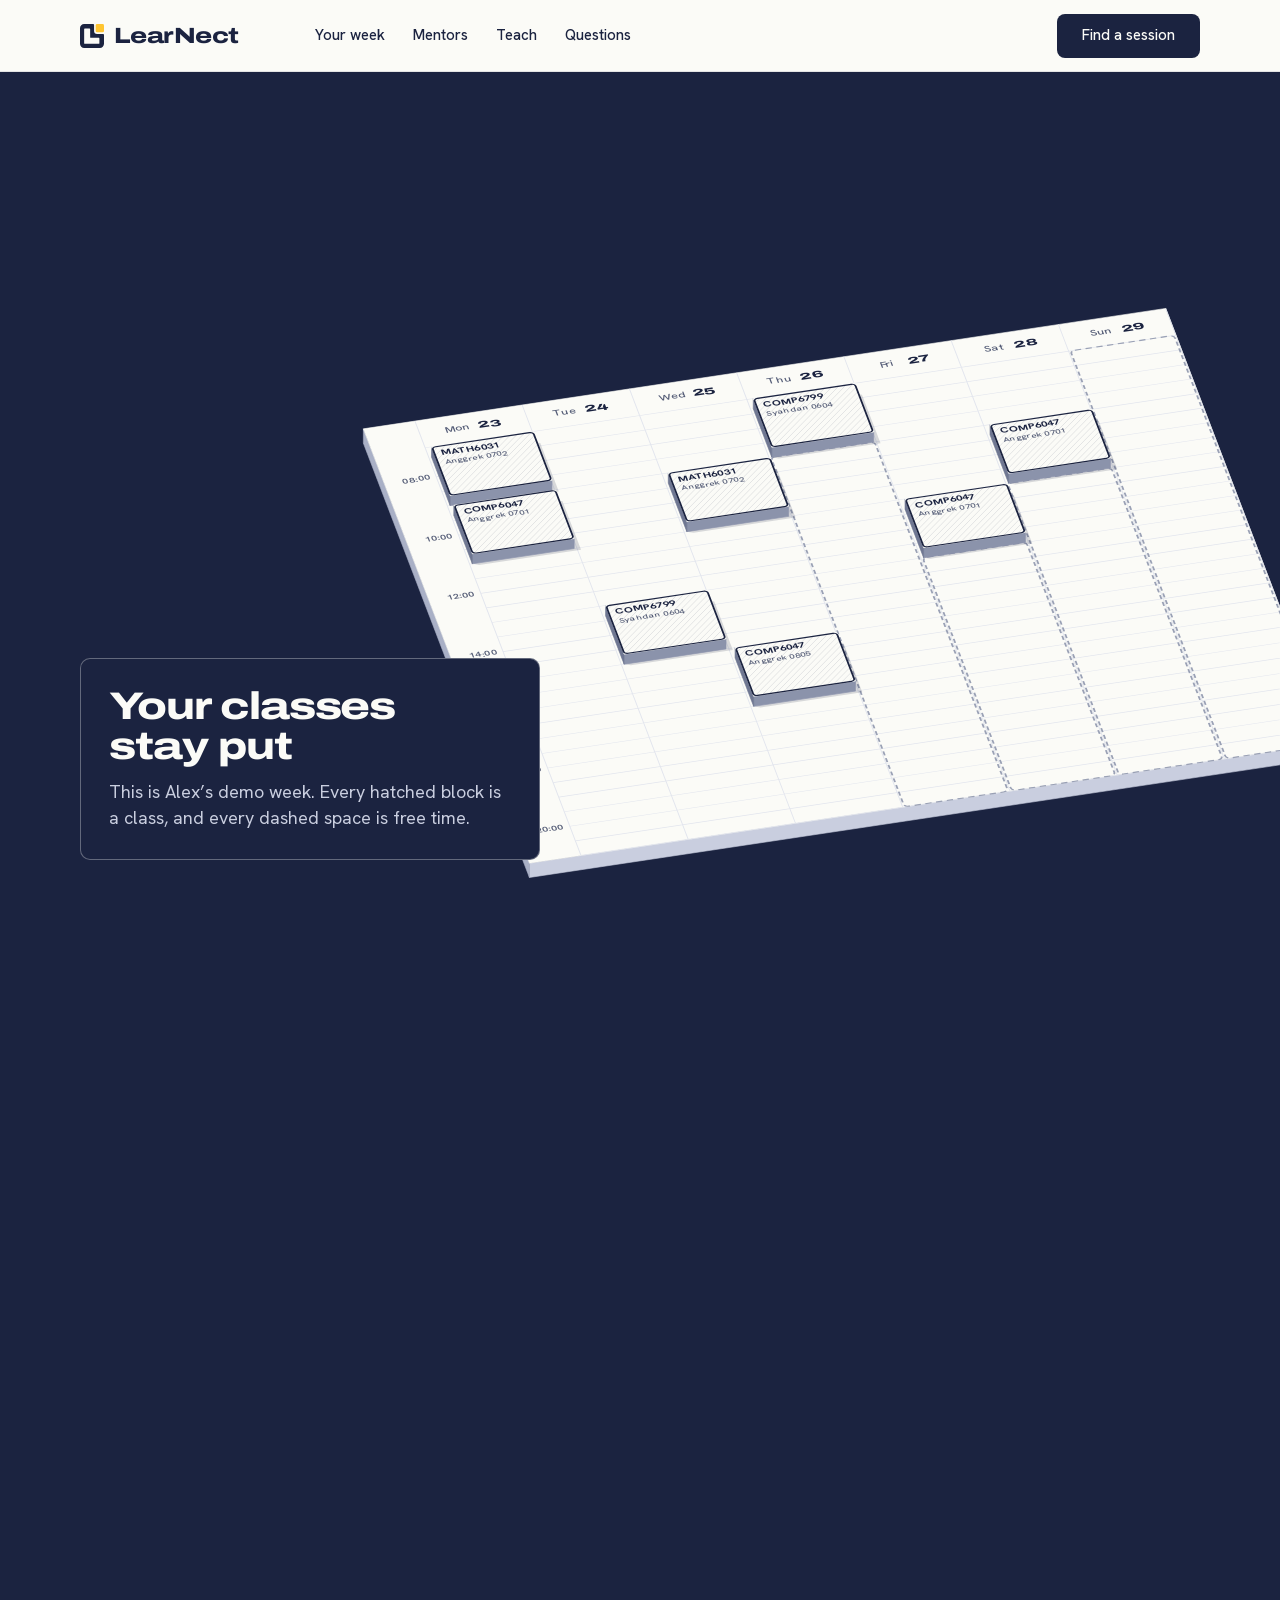
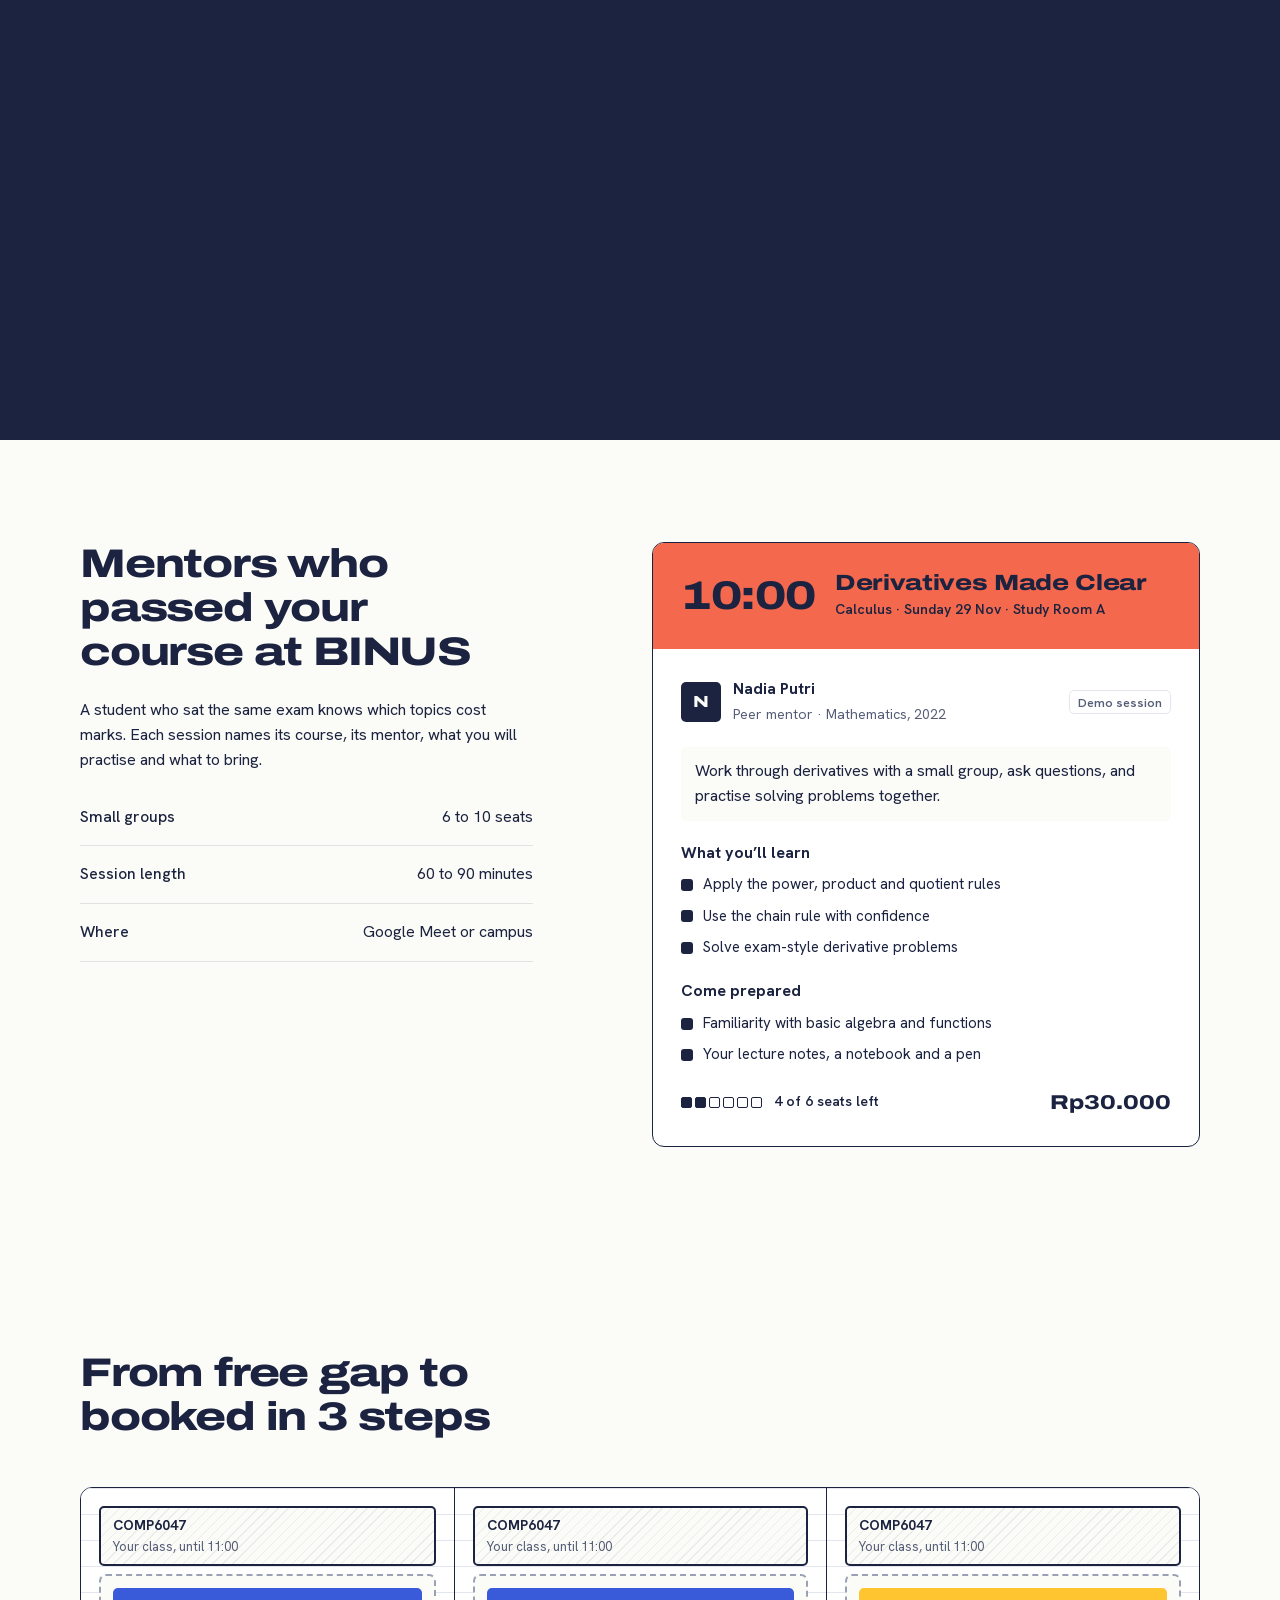
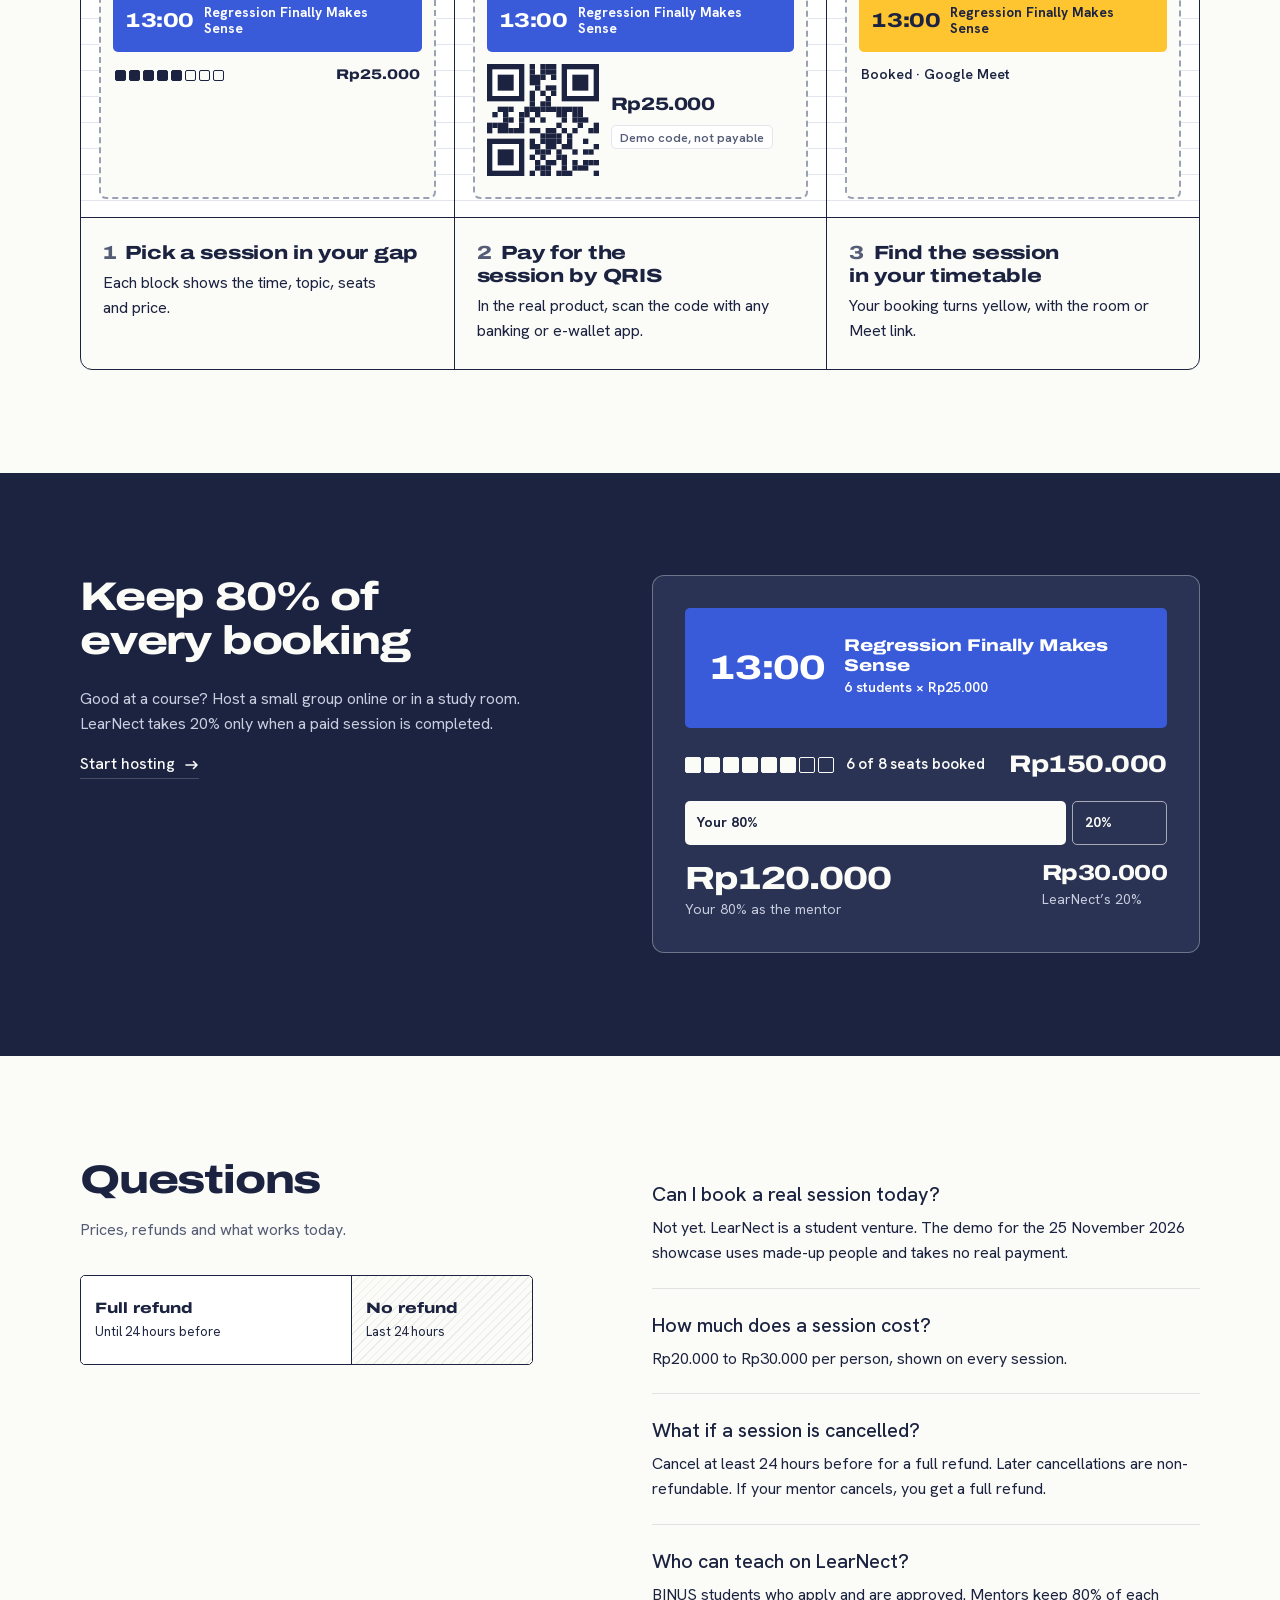
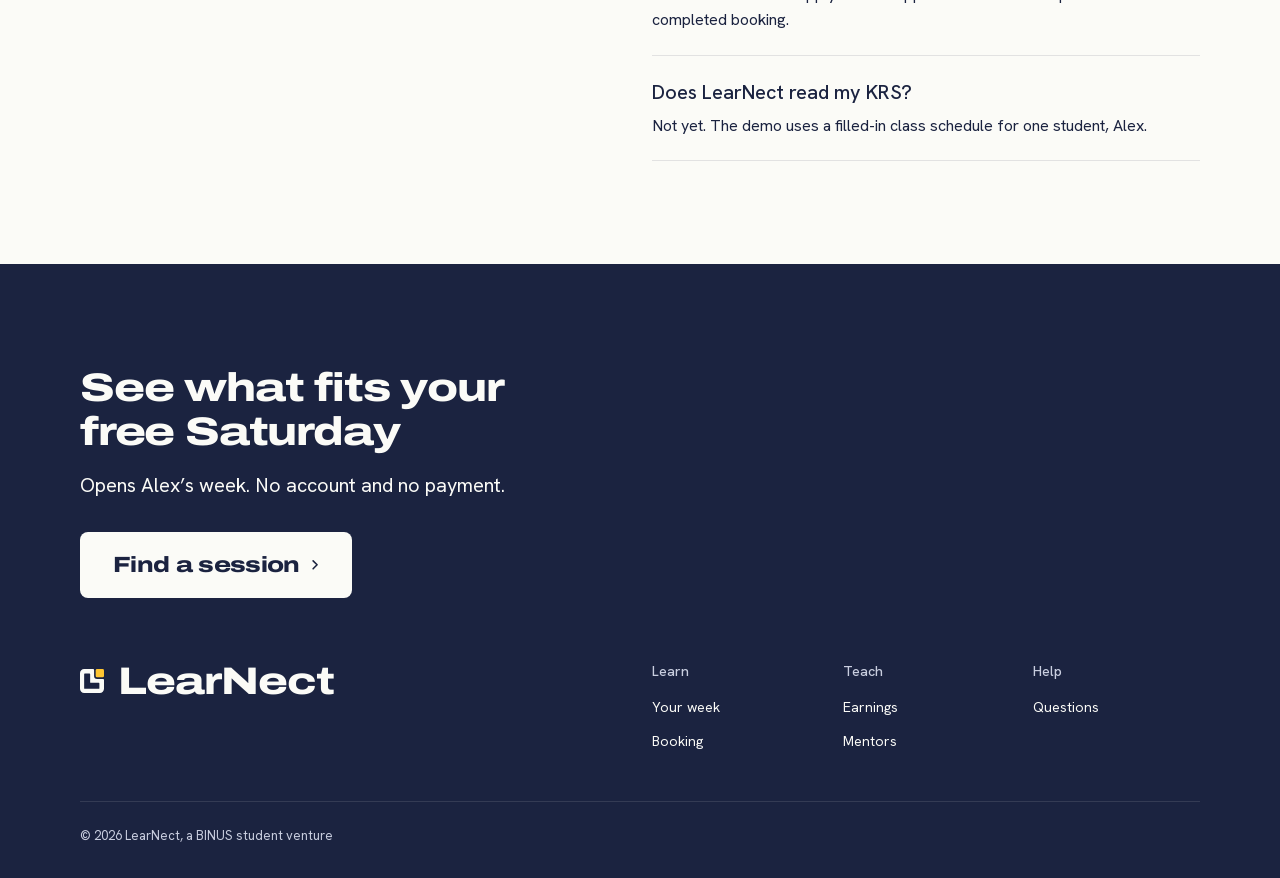
==== commit de5022b7: "Prepare demo for GitHub Pages Co-Authored-By: Claude Opus 5.5 <noreply@anthropic.com>" ====
--- a/website/index.html
+++ b/website/index.html
@@ -8,12 +8,12 @@
 <meta property="og:type" content="website">
 <meta property="og:title" content="LearNect: peer tutoring for BINUS students">
 <meta property="og:description" content="Small-group sessions from students who passed your course, placed in the free gaps of your week.">
-<meta property="og:image" content="share.jpg">
+<meta property="og:image" content="https://jerdut330.github.io/learnect/website/share.jpg">
 <meta name="twitter:card" content="summary_large_image">
 <link rel="icon" href="favicon.svg?v=2" type="image/svg+xml">
 <link rel="apple-touch-icon" href="apple-touch-icon.png?v=2">
 <meta name="theme-color" content="#FBFBF7">
-<!-- <link rel="canonical" href="https://the-final-domain/"> added once hosting is chosen -->
+<link rel="canonical" href="https://jerdut330.github.io/learnect/website/">
 <meta name="site-kind" content="software">
 <meta name="page-type" content="software">
 <link rel="preload" href="assets/brand/fonts/archivo-wdth-latin.woff2" as="font" type="font/woff2" crossorigin>
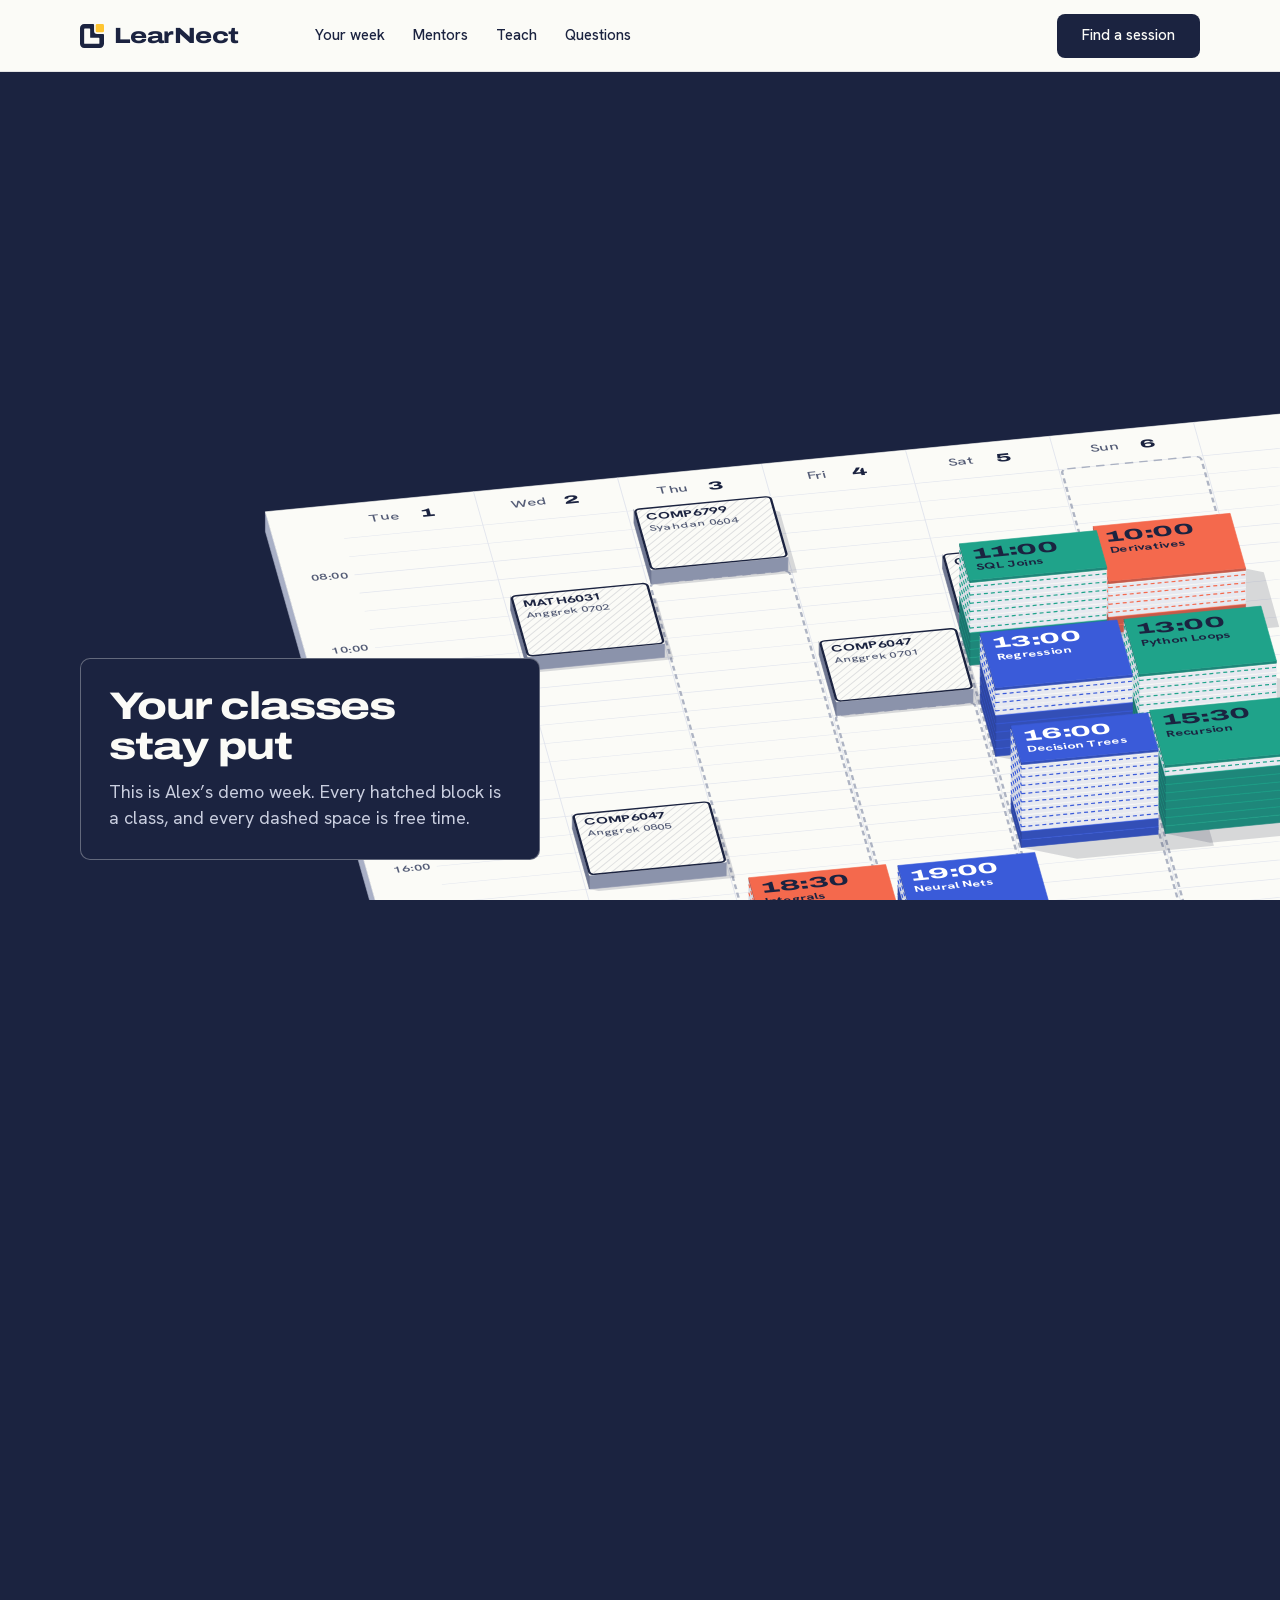
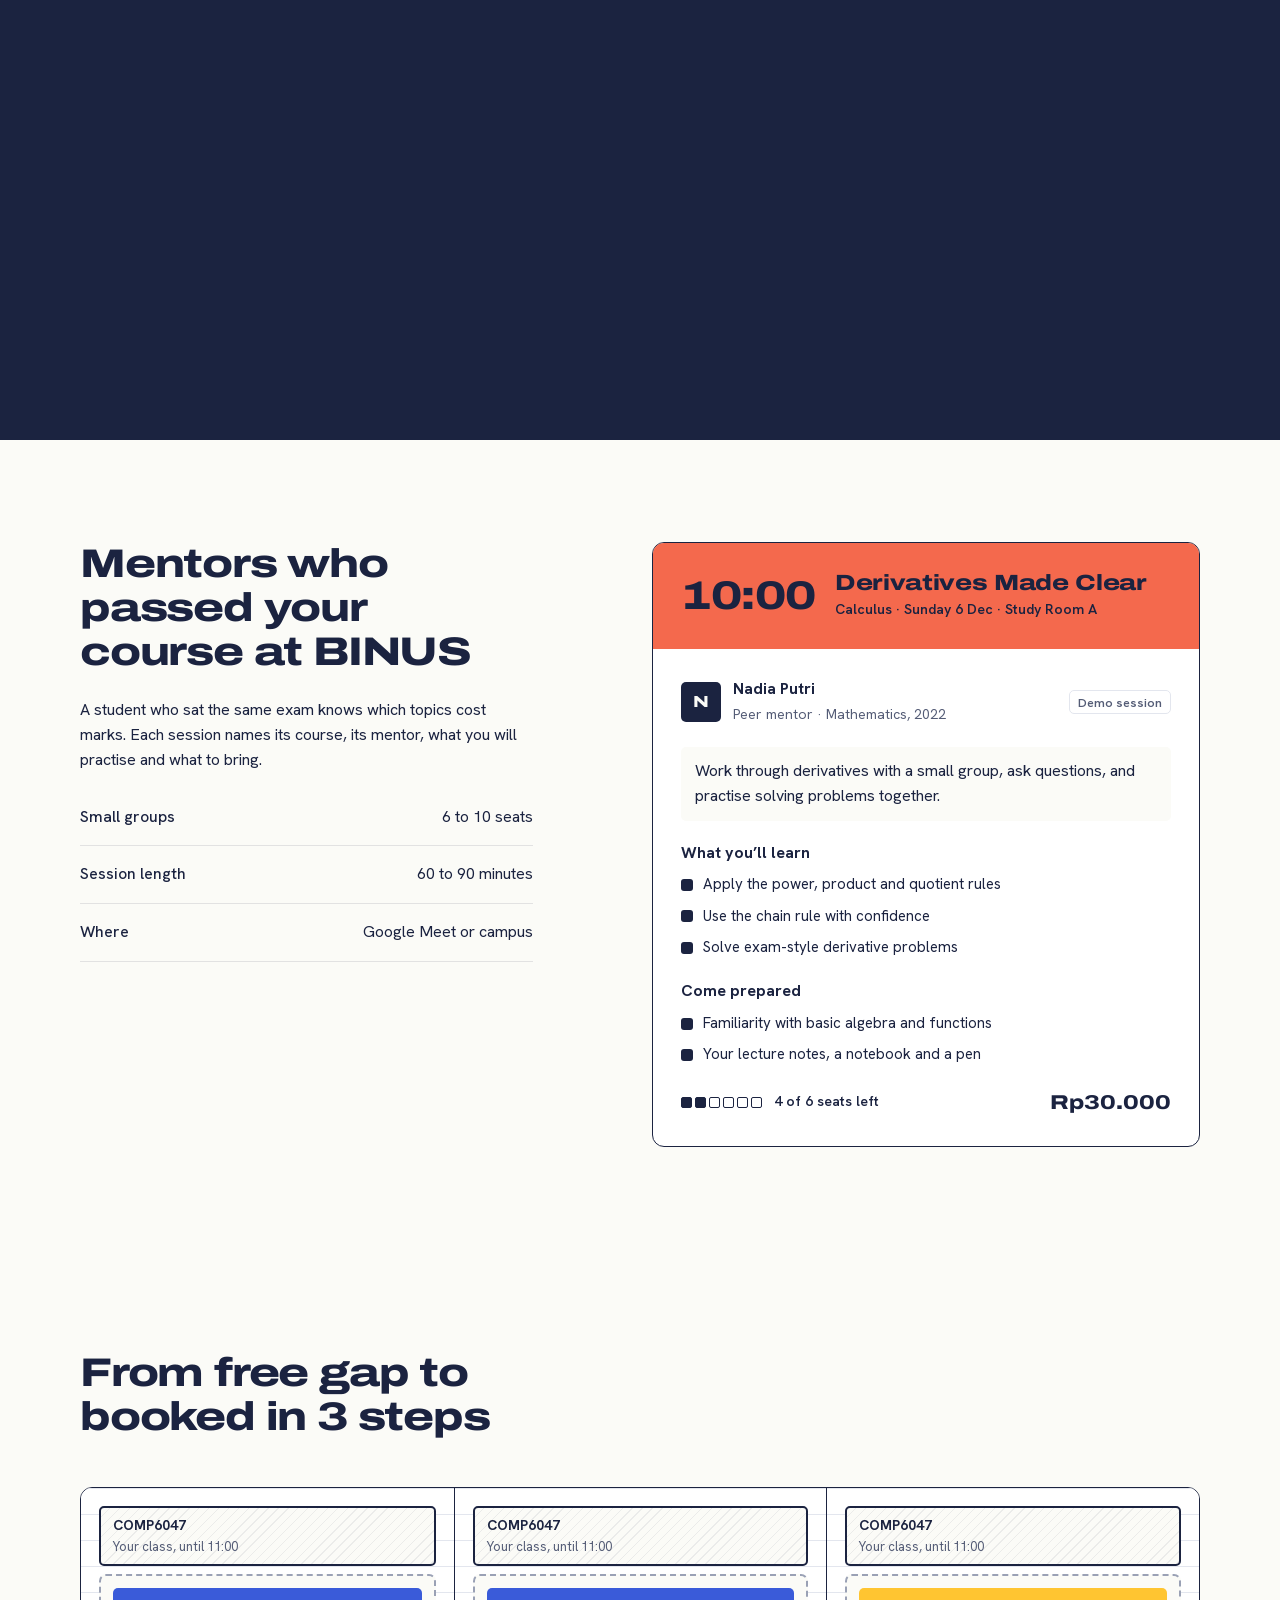
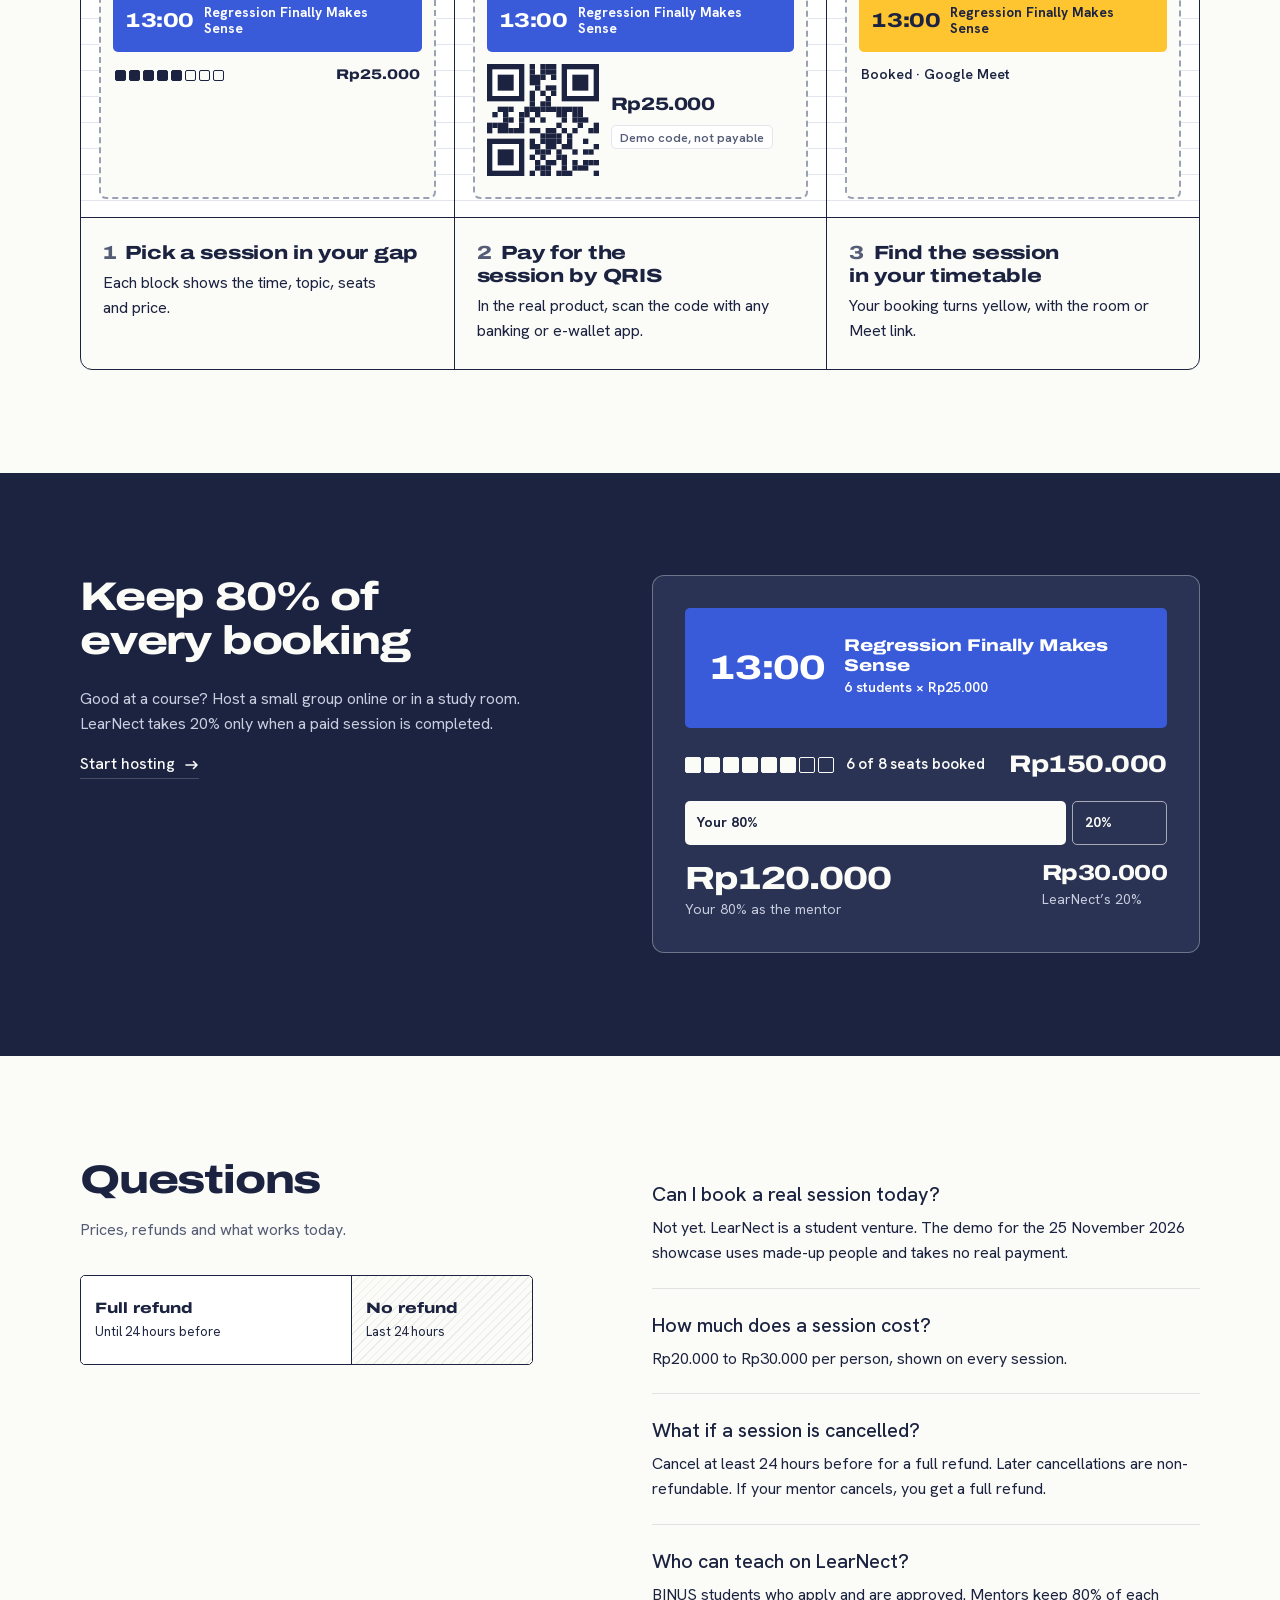
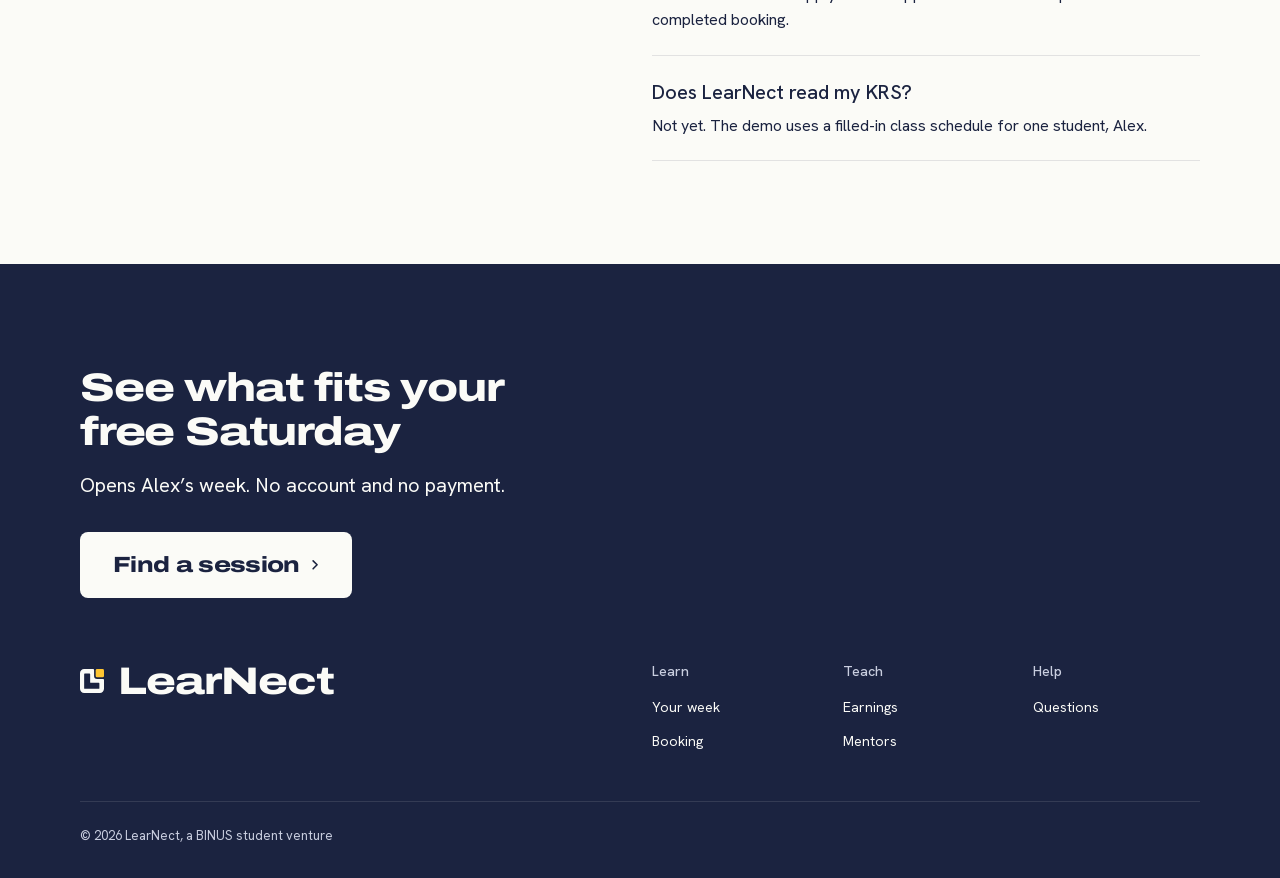
==== commit 6749683d: "Use real dates: this week, in Jakarta time The week and today now follow the real date instead of a " ====
--- a/website/index.html
+++ b/website/index.html
@@ -1,63 +1,63 @@
-<!doctype html>
-<html lang="en" data-type="software" data-radius="soft" data-ground="sky" data-buttons="solid" data-motion>
-<head>
-<meta charset="utf-8">
-<meta name="viewport" content="width=device-width, initial-scale=1, viewport-fit=cover">
-<title>LearNect: peer tutoring for BINUS students</title>
-<meta name="description" content="Book small-group sessions with BINUS students who already passed your course, in the free gaps between your classes, from Rp20.000 a seat.">
-<meta property="og:type" content="website">
-<meta property="og:title" content="LearNect: peer tutoring for BINUS students">
-<meta property="og:description" content="Small-group sessions from students who passed your course, placed in the free gaps of your week.">
-<meta property="og:image" content="https://jerdut330.github.io/learnect/website/share.jpg">
-<meta name="twitter:card" content="summary_large_image">
-<link rel="icon" href="favicon.svg?v=2" type="image/svg+xml">
-<link rel="apple-touch-icon" href="apple-touch-icon.png?v=2">
-<meta name="theme-color" content="#FBFBF7">
-<link rel="canonical" href="https://jerdut330.github.io/learnect/website/">
-<meta name="site-kind" content="software">
-<meta name="page-type" content="software">
-<link rel="preload" href="assets/brand/fonts/archivo-wdth-latin.woff2" as="font" type="font/woff2" crossorigin>
-<link rel="stylesheet" href="assets/system.css">
-<link rel="stylesheet" href="assets/ui/cards.css">
-<link rel="stylesheet" href="assets/motion/motion.css">
-<link rel="stylesheet" href="assets/backgrounds/backgrounds.css">
-<link rel="stylesheet" href="assets/layout/layout.css">
-<link rel="stylesheet" href="assets/moments/counter-rolls/moment.css">
+<!doctype html>
+<html lang="en" data-type="software" data-radius="soft" data-ground="sky" data-buttons="solid" data-motion>
+<head>
+<meta charset="utf-8">
+<meta name="viewport" content="width=device-width, initial-scale=1, viewport-fit=cover">
+<title>LearNect: peer tutoring for BINUS students</title>
+<meta name="description" content="Book small-group sessions with BINUS students who already passed your course, in the free gaps between your classes, from Rp20.000 a seat.">
+<meta property="og:type" content="website">
+<meta property="og:title" content="LearNect: peer tutoring for BINUS students">
+<meta property="og:description" content="Small-group sessions from students who passed your course, placed in the free gaps of your week.">
+<meta property="og:image" content="https://jerdut330.github.io/learnect/website/share.jpg">
+<meta name="twitter:card" content="summary_large_image">
+<link rel="icon" href="favicon.svg?v=2" type="image/svg+xml">
+<link rel="apple-touch-icon" href="apple-touch-icon.png?v=2">
+<meta name="theme-color" content="#FBFBF7">
+<link rel="canonical" href="https://jerdut330.github.io/learnect/website/">
+<meta name="site-kind" content="software">
+<meta name="page-type" content="software">
+<link rel="preload" href="assets/brand/fonts/archivo-wdth-latin.woff2" as="font" type="font/woff2" crossorigin>
+<link rel="stylesheet" href="assets/system.css">
+<link rel="stylesheet" href="assets/ui/cards.css">
+<link rel="stylesheet" href="assets/motion/motion.css">
+<link rel="stylesheet" href="assets/backgrounds/backgrounds.css">
+<link rel="stylesheet" href="assets/layout/layout.css">
+<link rel="stylesheet" href="assets/moments/counter-rolls/moment.css">
 <link rel="stylesheet" href="css/site.css">
-<link rel="stylesheet" href="css/grand.css?v=8">
-<script>document.documentElement.classList.add('m-enter');setTimeout(()=>document.documentElement.classList.add('m-enter-done'),700)</script>
-<script src="assets/backgrounds/backgrounds.js"></script>
+<link rel="stylesheet" href="css/grand.css?v=8">
+<script>document.documentElement.classList.add('m-enter');setTimeout(()=>document.documentElement.classList.add('m-enter-done'),700)</script>
+<script src="assets/backgrounds/backgrounds.js"></script>
 <script>if(!matchMedia('(prefers-reduced-motion: reduce)').matches)document.documentElement.classList.add('grand-live')</script>
-<script>document.documentElement.classList.add('mo-js');setTimeout(()=>document.documentElement.classList.add('mo-safe'),2500)</script>
-<link rel="modulepreload" href="assets/moments/moments.js">
-<link rel="modulepreload" href="assets/moments/lib.js">
-<link rel="modulepreload" href="assets/moments/counter-rolls/moment.js">
-</head>
-<!-- type: software
-     deal: hero collage, nav nav-mega, close close-type, footer footer-dark, rhythm dark-band, buttons solid, mark client's Notched Tile
-     palette and type: the client's own (DESIGN.md, Class Timetable), in place of the dealt ones
-     moments: counter-rolls in #teach -->
-<body>
-<header class="nav">
-  <div class="wrap nav__bar">
-    <a class="skip-link" href="#top">Skip to content</a>
-    <a class="nav__logo" href="#top"><img class="ln-logo" src="assets/brand/logo.svg?v=2" alt="" width="28" height="28">LearNect</a>
-    <nav class="nav__links" aria-label="Main">
+<script>document.documentElement.classList.add('mo-js');setTimeout(()=>document.documentElement.classList.add('mo-safe'),2500)</script>
+<link rel="modulepreload" href="assets/moments/moments.js">
+<link rel="modulepreload" href="assets/moments/lib.js">
+<link rel="modulepreload" href="assets/moments/counter-rolls/moment.js">
+</head>
+<!-- type: software
+     deal: hero collage, nav nav-mega, close close-type, footer footer-dark, rhythm dark-band, buttons solid, mark client's Notched Tile
+     palette and type: the client's own (DESIGN.md, Class Timetable), in place of the dealt ones
+     moments: counter-rolls in #teach -->
+<body>
+<header class="nav">
+  <div class="wrap nav__bar">
+    <a class="skip-link" href="#top">Skip to content</a>
+    <a class="nav__logo" href="#top"><img class="ln-logo" src="assets/brand/logo.svg?v=2" alt="" width="28" height="28">LearNect</a>
+    <nav class="nav__links" aria-label="Main">
       <div class="nav__item"><a class="nav__link" href="#week">Your week</a></div>
-      <div class="nav__item"><a class="nav__link" href="#mentors">Mentors</a></div>
-      <div class="nav__item"><a class="nav__link" href="#teach">Teach</a></div>
-      <div class="nav__item"><a class="nav__link" href="#questions">Questions</a></div>
-    </nav>
-    <div class="nav__actions">
-      <a class="btn btn--primary" href="app/">Find a session</a>
-    </div>
-    <button class="nav__toggle" type="button" aria-expanded="false" aria-label="Menu">
-      <svg width="18" height="18" viewBox="0 0 18 18" aria-hidden="true"><path d="M2 5h14M2 13h14" stroke="currentColor" stroke-width="1.6" stroke-linecap="round"/></svg>
-    </button>
-  </div>
-</header>
-
-<main id="top">
+      <div class="nav__item"><a class="nav__link" href="#mentors">Mentors</a></div>
+      <div class="nav__item"><a class="nav__link" href="#teach">Teach</a></div>
+      <div class="nav__item"><a class="nav__link" href="#questions">Questions</a></div>
+    </nav>
+    <div class="nav__actions">
+      <a class="btn btn--primary" href="app/">Find a session</a>
+    </div>
+    <button class="nav__toggle" type="button" aria-expanded="false" aria-label="Menu">
+      <svg width="18" height="18" viewBox="0 0 18 18" aria-hidden="true"><path d="M2 5h14M2 13h14" stroke="currentColor" stroke-width="1.6" stroke-linecap="round"/></svg>
+    </button>
+  </div>
+</header>
+
+<main id="top">
   <section class="grand" data-grand aria-labelledby="hero-h">
     <div class="grand__stage">
       <canvas aria-hidden="true"></canvas>
@@ -93,175 +93,175 @@
       </div>
       <div class="grand__live" data-grand-live></div>
     </div>
-  </section>
-
-  <section class="section" id="week" aria-labelledby="week-h">
-    <div class="wrap">
-      <div class="grid week-head">
-        <h2 class="span-5" id="week-h">Sessions that fit between your classes</h2>
-        <div class="span-6 start-7">
-          <p>Your classes stay in place. Sessions that fit appear between them, so you can see what works before you pay. Pick a block to open it.</p>
-        </div>
-      </div>
-      <div class="ui ui-week wk fill" id="wk" data-week>
-        <div class="wk__main">
-          <div class="wk__bar"><b>Alex’s week</b><span>Demo · 23 to 29 Nov</span>
-            <span class="wk__key"><i class="cobalt"></i>Machine Learning<i class="tomato"></i>Calculus<i class="teal"></i>Programming<i class="sun"></i>Booked<i class="k-class"></i>Class</span>
-          </div>
-          <div class="wk__grid" data-week-grid></div>
-          <div class="wd" data-week-day></div>
-        </div>
-        <aside class="wk__pane" data-week-pane aria-live="polite"></aside>
-      </div>
-    </div>
-  </section>
-
-  <section class="section" id="mentors" aria-labelledby="mentors-h">
-    <div class="wrap">
-      <div class="grid grid--top mentors">
-        <div class="span-5 mentors__text">
-          <h2 id="mentors-h">Mentors who passed your course at BINUS</h2>
-          <p>A student who sat the same exam knows which topics cost marks. Each session names its course, its mentor, what you will practise and what to bring.<span class="only-phone"> Starting around Kemanggisan, Alam Sutera, Bekasi and Senayan.</span></p>
-          <ul class="rows mentors__rows">
-            <li><span class="rows__name">Small groups</span><span class="rows__value">6 to 10 seats</span></li>
-            <li><span class="rows__name">Session length</span><span class="rows__value">60 to 90 minutes</span></li>
-            <li><span class="rows__name">Where</span><span class="rows__value">Google Meet or campus</span></li>
-          </ul>
-        </div>
-        <div class="span-6 start-7 sheet" role="img" aria-label="A session page: Derivatives Made Clear with mentor Nadia, Sunday at 10:00 in Study Room A, four of six seats left">
-          <div class="sheet__band tomato"><b class="ln-time">10:00</b><div><strong>Derivatives Made Clear</strong><span>Calculus · Sunday 29 Nov · Study Room A</span></div></div>
-          <div class="sheet__body">
-            <div class="sheet__who"><span class="sheet__av">N</span><div><b>Nadia Putri</b><span>Peer mentor · Mathematics, 2022</span></div><em class="demo-tag">Demo session</em></div>
-            <p class="sheet__quote">Work through derivatives with a small group, ask questions, and practise solving problems together.</p>
-            <div class="sheet__learn"><b>What you’ll learn</b>
-              <span><i></i>Apply the power, product and quotient rules</span>
-              <span><i></i>Use the chain rule with confidence</span>
-              <span><i></i>Solve exam-style derivative problems</span>
-            </div>
-            <div class="sheet__learn sheet__prep"><b>Come prepared</b>
-              <span><i></i>Familiarity with basic algebra and functions</span>
-              <span><i></i>Your lecture notes, a notebook and a pen</span>
-            </div>
-            <div class="sheet__foot"><span class="cells"><i class="f"></i><i class="f"></i><i></i><i></i><i></i><i></i></span><span>4 of 6 seats left</span><b>Rp30.000</b></div>
-          </div>
-        </div>
-      </div>
-    </div>
-  </section>
-
-  <section class="section" id="booking" aria-labelledby="booking-h">
-    <div class="wrap">
-      <div class="section-head"><h2 id="booking-h">From free gap to booked in 3 steps</h2></div>
-      <ol class="flow" data-visual>
-        <li class="flow__step">
-          <div class="flow__vis" role="img" aria-label="Regression at 13:00, in its course colour, selected in the free gap after a class">
-            <div class="flow__class"><b>COMP6047</b><span>Your class, until 11:00</span></div>
-            <div class="flow__gap">
-              <div class="ln-mini cobalt is-picked"><b class="ln-time">13:00</b><span>Regression Finally Makes Sense</span></div>
-              <div class="flow__line"><span class="cells" aria-hidden="true"><i class="f"></i><i class="f"></i><i class="f"></i><i class="f"></i><i class="f"></i><i></i><i></i><i></i></span><b>Rp25.000</b></div>
-            </div>
-          </div>
-          <h3><span class="flow__n">1</span> Pick a session in your gap</h3>
-          <p>Each block shows the time, topic, seats and price.</p>
-        </li>
-        <li class="flow__step">
-          <div class="flow__vis" role="img" aria-label="The same session with a demo QRIS code for Rp25.000. The code is not payable.">
-            <div class="flow__class"><b>COMP6047</b><span>Your class, until 11:00</span></div>
-            <div class="flow__gap">
-              <div class="ln-mini cobalt"><b class="ln-time">13:00</b><span>Regression Finally Makes Sense</span></div>
-              <div class="flow__qr"><div data-qr></div><div><b class="ln-time">Rp25.000</b><em class="demo-tag">Demo code, not payable</em></div></div>
-            </div>
-          </div>
-          <h3><span class="flow__n">2</span> Pay for the session by QRIS</h3>
-          <p>In the real product, scan the code with any banking or e-wallet app.</p>
-        </li>
-        <li class="flow__step">
-          <div class="flow__vis" role="img" aria-label="The same session, now yellow and booked in the free gap">
-            <div class="flow__class"><b>COMP6047</b><span>Your class, until 11:00</span></div>
-            <div class="flow__gap">
-              <div class="ln-mini sun"><b class="ln-time">13:00</b><span>Regression Finally Makes Sense</span></div>
-              <div class="flow__line"><span>Booked · Google Meet</span></div>
-            </div>
-          </div>
-          <h3><span class="flow__n">3</span> Find the session in your timetable</h3>
-          <p>Your booking turns yellow, with the room or Meet link.</p>
-        </li>
-      </ol>
-    </div>
-  </section>
-
-  <section class="section ground-inverse" id="teach" aria-labelledby="teach-h">
-    <div class="wrap">
-      <div class="grid grid--top teach">
-        <div class="span-5">
-          <h2 id="teach-h">Keep 80% of every booking</h2>
-          <p class="teach__lead">Good at a course? Host a small group online or in a study room. LearNect takes 20% only when a paid session is completed.</p>
-          <a class="link" href="app/#host">Start hosting</a>
-        </div>
-        <div class="span-6 start-7 ledger" role="img" aria-label="Example: six students at Rp25.000 is Rp150.000. The mentor keeps Rp120.000 and LearNect takes Rp30.000.">
-          <div class="ledger__blk"><b class="ln-time">13:00</b><div><strong>Regression Finally Makes Sense</strong><span>6 students × Rp25.000</span></div></div>
-          <div class="ledger__seats" aria-hidden="true"><span class="cells"><i class="f"></i><i class="f"></i><i class="f"></i><i class="f"></i><i class="f"></i><i class="f"></i><i></i><i></i></span><span>6 of 8 seats booked</span><b class="ln-time">Rp150.000</b></div>
-          <div class="ledger__split" aria-hidden="true"><span class="is-you">Your 80%</span><span class="is-us">20%</span></div>
-          <div class="ledger__sum" data-moment="counter-rolls">
-            <div class="stat"><p class="t-stat">Rp120.000</p><p class="t-small">Your 80% as the mentor</p></div>
-            <div class="stat"><p class="t-stat">Rp30.000</p><p class="t-small">LearNect’s 20%</p></div>
-          </div>
-        </div>
-      </div>
-    </div>
-  </section>
-
-  <section class="section" id="questions" aria-labelledby="questions-h">
-    <div class="wrap">
-      <div class="grid grid--top">
-        <div class="span-5 stack-4">
-          <h2 id="questions-h">Questions</h2>
-          <p class="muted">Prices, refunds and what works today.</p>
-          <div class="refund" role="img" aria-label="Refund rule: cancel until 24 hours before the session for a full refund; in the last 24 hours there is no refund.">
-            <span class="refund__ok"><b>Full refund</b>Until 24 hours before</span>
-            <span class="refund__no"><b>No refund</b>Last 24 hours</span>
-          </div>
-        </div>
-        <div class="span-6 start-7 faq">
-          <div class="faq__item"><h3>Can I book a real session today?</h3><p>Not yet. LearNect is a student venture. The demo for the 25 November 2026 showcase uses made-up people and takes no real payment.</p></div>
-          <div class="faq__item"><h3>How much does a session cost?</h3><p>Rp20.000 to Rp30.000 per person, shown on every session.</p></div>
-          <div class="faq__item"><h3>What if a session is cancelled?</h3><p>Cancel at least 24 hours before for a full refund. Later cancellations are non-refundable. If your mentor cancels, you get a full refund.</p></div>
-          <div class="faq__item faq__item--wide"><h3>Who can teach on LearNect?</h3><p>BINUS students who apply and are approved. Mentors keep 80% of each completed booking.</p></div>
-          <div class="faq__item"><h3>Does LearNect read my KRS?</h3><p>Not yet. The demo uses a filled-in class schedule for one student, Alex.</p></div>
-        </div>
-      </div>
-    </div>
-  </section>
-</main>
-
-<footer class="footer closing footer--dark ground-inverse" id="contact" aria-labelledby="close-h">
-  <div class="wrap">
-    <div class="closing__cta close--type">
-      <div class="section-head">
-        <h2 id="close-h">See what fits your free Saturday</h2>
-        <p>Opens Alex’s week. No account and no payment.</p>
-      </div>
-      <a class="btn btn--primary btn--xl" href="app/">Find a session<svg class="m-arrow" viewBox="0 0 12 12" aria-hidden="true"><path class="m-arrow__stem" d="M1 6h8"/><path class="m-arrow__head" d="M4.5 2.5 8 6l-3.5 3.5"/></svg></a>
-    </div>
-    <div class="closing__links">
-      <div class="grid">
-        <div class="span-4 stack-4">
-          <a class="nav__logo footer__name" href="#top"><img class="ln-logo" src="assets/brand/logo-on-navy.svg?v=2" alt="" width="44" height="44">LearNect</a>
-        </div>
-        <div class="span-2 start-7 footer__col"><h3>Learn</h3><ul><li><a href="#week">Your week</a></li><li><a href="#booking">Booking</a></li></ul></div>
-        <div class="span-2 footer__col"><h3>Teach</h3><ul><li><a href="#teach">Earnings</a></li><li><a href="#mentors">Mentors</a></li></ul></div>
-        <div class="span-2 footer__col"><h3>Help</h3><ul><li><a href="#questions">Questions</a></li></ul></div>
-      </div>
-      <div class="footer__legal"><span>&copy; 2026 LearNect, a BINUS student venture</span></div>
-    </div>
-  </div>
-</footer>
-
-<script src="../demo/js/data.js?v=8"></script>
-<script src="js/week.js?v=2"></script>
-<script src="js/grand.js?v=14"></script>
-<script type="module" src="assets/system.js"></script>
-<script type="module" src="assets/motion/motion.js"></script>
-<script type="module" src="assets/layout/layout.js"></script>
-</body>
-</html>
+  </section>
+
+  <section class="section" id="week" aria-labelledby="week-h">
+    <div class="wrap">
+      <div class="grid week-head">
+        <h2 class="span-5" id="week-h">Sessions that fit between your classes</h2>
+        <div class="span-6 start-7">
+          <p>Your classes stay in place. Sessions that fit appear between them, so you can see what works before you pay. Pick a block to open it.</p>
+        </div>
+      </div>
+      <div class="ui ui-week wk fill" id="wk" data-week>
+        <div class="wk__main">
+          <div class="wk__bar"><b>Alex’s week</b><span data-ln-week>Demo · 23 to 29 Nov</span>
+            <span class="wk__key"><i class="cobalt"></i>Machine Learning<i class="tomato"></i>Calculus<i class="teal"></i>Programming<i class="sun"></i>Booked<i class="k-class"></i>Class</span>
+          </div>
+          <div class="wk__grid" data-week-grid></div>
+          <div class="wd" data-week-day></div>
+        </div>
+        <aside class="wk__pane" data-week-pane aria-live="polite"></aside>
+      </div>
+    </div>
+  </section>
+
+  <section class="section" id="mentors" aria-labelledby="mentors-h">
+    <div class="wrap">
+      <div class="grid grid--top mentors">
+        <div class="span-5 mentors__text">
+          <h2 id="mentors-h">Mentors who passed your course at BINUS</h2>
+          <p>A student who sat the same exam knows which topics cost marks. Each session names its course, its mentor, what you will practise and what to bring.<span class="only-phone"> Starting around Kemanggisan, Alam Sutera, Bekasi and Senayan.</span></p>
+          <ul class="rows mentors__rows">
+            <li><span class="rows__name">Small groups</span><span class="rows__value">6 to 10 seats</span></li>
+            <li><span class="rows__name">Session length</span><span class="rows__value">60 to 90 minutes</span></li>
+            <li><span class="rows__name">Where</span><span class="rows__value">Google Meet or campus</span></li>
+          </ul>
+        </div>
+        <div class="span-6 start-7 sheet" role="img" aria-label="A session page: Derivatives Made Clear with mentor Nadia, Sunday at 10:00 in Study Room A, four of six seats left">
+          <div class="sheet__band tomato"><b class="ln-time">10:00</b><div><strong>Derivatives Made Clear</strong><span>Calculus · <span data-ln-day="6">Sunday 29 Nov</span> · Study Room A</span></div></div>
+          <div class="sheet__body">
+            <div class="sheet__who"><span class="sheet__av">N</span><div><b>Nadia Putri</b><span>Peer mentor · Mathematics, 2022</span></div><em class="demo-tag">Demo session</em></div>
+            <p class="sheet__quote">Work through derivatives with a small group, ask questions, and practise solving problems together.</p>
+            <div class="sheet__learn"><b>What you’ll learn</b>
+              <span><i></i>Apply the power, product and quotient rules</span>
+              <span><i></i>Use the chain rule with confidence</span>
+              <span><i></i>Solve exam-style derivative problems</span>
+            </div>
+            <div class="sheet__learn sheet__prep"><b>Come prepared</b>
+              <span><i></i>Familiarity with basic algebra and functions</span>
+              <span><i></i>Your lecture notes, a notebook and a pen</span>
+            </div>
+            <div class="sheet__foot"><span class="cells"><i class="f"></i><i class="f"></i><i></i><i></i><i></i><i></i></span><span>4 of 6 seats left</span><b>Rp30.000</b></div>
+          </div>
+        </div>
+      </div>
+    </div>
+  </section>
+
+  <section class="section" id="booking" aria-labelledby="booking-h">
+    <div class="wrap">
+      <div class="section-head"><h2 id="booking-h">From free gap to booked in 3 steps</h2></div>
+      <ol class="flow" data-visual>
+        <li class="flow__step">
+          <div class="flow__vis" role="img" aria-label="Regression at 13:00, in its course colour, selected in the free gap after a class">
+            <div class="flow__class"><b>COMP6047</b><span>Your class, until 11:00</span></div>
+            <div class="flow__gap">
+              <div class="ln-mini cobalt is-picked"><b class="ln-time">13:00</b><span>Regression Finally Makes Sense</span></div>
+              <div class="flow__line"><span class="cells" aria-hidden="true"><i class="f"></i><i class="f"></i><i class="f"></i><i class="f"></i><i class="f"></i><i></i><i></i><i></i></span><b>Rp25.000</b></div>
+            </div>
+          </div>
+          <h3><span class="flow__n">1</span> Pick a session in your gap</h3>
+          <p>Each block shows the time, topic, seats and price.</p>
+        </li>
+        <li class="flow__step">
+          <div class="flow__vis" role="img" aria-label="The same session with a demo QRIS code for Rp25.000. The code is not payable.">
+            <div class="flow__class"><b>COMP6047</b><span>Your class, until 11:00</span></div>
+            <div class="flow__gap">
+              <div class="ln-mini cobalt"><b class="ln-time">13:00</b><span>Regression Finally Makes Sense</span></div>
+              <div class="flow__qr"><div data-qr></div><div><b class="ln-time">Rp25.000</b><em class="demo-tag">Demo code, not payable</em></div></div>
+            </div>
+          </div>
+          <h3><span class="flow__n">2</span> Pay for the session by QRIS</h3>
+          <p>In the real product, scan the code with any banking or e-wallet app.</p>
+        </li>
+        <li class="flow__step">
+          <div class="flow__vis" role="img" aria-label="The same session, now yellow and booked in the free gap">
+            <div class="flow__class"><b>COMP6047</b><span>Your class, until 11:00</span></div>
+            <div class="flow__gap">
+              <div class="ln-mini sun"><b class="ln-time">13:00</b><span>Regression Finally Makes Sense</span></div>
+              <div class="flow__line"><span>Booked · Google Meet</span></div>
+            </div>
+          </div>
+          <h3><span class="flow__n">3</span> Find the session in your timetable</h3>
+          <p>Your booking turns yellow, with the room or Meet link.</p>
+        </li>
+      </ol>
+    </div>
+  </section>
+
+  <section class="section ground-inverse" id="teach" aria-labelledby="teach-h">
+    <div class="wrap">
+      <div class="grid grid--top teach">
+        <div class="span-5">
+          <h2 id="teach-h">Keep 80% of every booking</h2>
+          <p class="teach__lead">Good at a course? Host a small group online or in a study room. LearNect takes 20% only when a paid session is completed.</p>
+          <a class="link" href="app/#host">Start hosting</a>
+        </div>
+        <div class="span-6 start-7 ledger" role="img" aria-label="Example: six students at Rp25.000 is Rp150.000. The mentor keeps Rp120.000 and LearNect takes Rp30.000.">
+          <div class="ledger__blk"><b class="ln-time">13:00</b><div><strong>Regression Finally Makes Sense</strong><span>6 students × Rp25.000</span></div></div>
+          <div class="ledger__seats" aria-hidden="true"><span class="cells"><i class="f"></i><i class="f"></i><i class="f"></i><i class="f"></i><i class="f"></i><i class="f"></i><i></i><i></i></span><span>6 of 8 seats booked</span><b class="ln-time">Rp150.000</b></div>
+          <div class="ledger__split" aria-hidden="true"><span class="is-you">Your 80%</span><span class="is-us">20%</span></div>
+          <div class="ledger__sum" data-moment="counter-rolls">
+            <div class="stat"><p class="t-stat">Rp120.000</p><p class="t-small">Your 80% as the mentor</p></div>
+            <div class="stat"><p class="t-stat">Rp30.000</p><p class="t-small">LearNect’s 20%</p></div>
+          </div>
+        </div>
+      </div>
+    </div>
+  </section>
+
+  <section class="section" id="questions" aria-labelledby="questions-h">
+    <div class="wrap">
+      <div class="grid grid--top">
+        <div class="span-5 stack-4">
+          <h2 id="questions-h">Questions</h2>
+          <p class="muted">Prices, refunds and what works today.</p>
+          <div class="refund" role="img" aria-label="Refund rule: cancel until 24 hours before the session for a full refund; in the last 24 hours there is no refund.">
+            <span class="refund__ok"><b>Full refund</b>Until 24 hours before</span>
+            <span class="refund__no"><b>No refund</b>Last 24 hours</span>
+          </div>
+        </div>
+        <div class="span-6 start-7 faq">
+          <div class="faq__item"><h3>Can I book a real session today?</h3><p>Not yet. LearNect is a student venture. The demo for the 25 November 2026 showcase uses made-up people and takes no real payment.</p></div>
+          <div class="faq__item"><h3>How much does a session cost?</h3><p>Rp20.000 to Rp30.000 per person, shown on every session.</p></div>
+          <div class="faq__item"><h3>What if a session is cancelled?</h3><p>Cancel at least 24 hours before for a full refund. Later cancellations are non-refundable. If your mentor cancels, you get a full refund.</p></div>
+          <div class="faq__item faq__item--wide"><h3>Who can teach on LearNect?</h3><p>BINUS students who apply and are approved. Mentors keep 80% of each completed booking.</p></div>
+          <div class="faq__item"><h3>Does LearNect read my KRS?</h3><p>Not yet. The demo uses a filled-in class schedule for one student, Alex.</p></div>
+        </div>
+      </div>
+    </div>
+  </section>
+</main>
+
+<footer class="footer closing footer--dark ground-inverse" id="contact" aria-labelledby="close-h">
+  <div class="wrap">
+    <div class="closing__cta close--type">
+      <div class="section-head">
+        <h2 id="close-h">See what fits your free Saturday</h2>
+        <p>Opens Alex’s week. No account and no payment.</p>
+      </div>
+      <a class="btn btn--primary btn--xl" href="app/">Find a session<svg class="m-arrow" viewBox="0 0 12 12" aria-hidden="true"><path class="m-arrow__stem" d="M1 6h8"/><path class="m-arrow__head" d="M4.5 2.5 8 6l-3.5 3.5"/></svg></a>
+    </div>
+    <div class="closing__links">
+      <div class="grid">
+        <div class="span-4 stack-4">
+          <a class="nav__logo footer__name" href="#top"><img class="ln-logo" src="assets/brand/logo-on-navy.svg?v=2" alt="" width="44" height="44">LearNect</a>
+        </div>
+        <div class="span-2 start-7 footer__col"><h3>Learn</h3><ul><li><a href="#week">Your week</a></li><li><a href="#booking">Booking</a></li></ul></div>
+        <div class="span-2 footer__col"><h3>Teach</h3><ul><li><a href="#teach">Earnings</a></li><li><a href="#mentors">Mentors</a></li></ul></div>
+        <div class="span-2 footer__col"><h3>Help</h3><ul><li><a href="#questions">Questions</a></li></ul></div>
+      </div>
+      <div class="footer__legal"><span>&copy; 2026 LearNect, a BINUS student venture</span></div>
+    </div>
+  </div>
+</footer>
+
+<script src="../demo/js/data.js?v=9"></script>
+<script src="js/week.js?v=3"></script>
+<script src="js/grand.js?v=14"></script>
+<script type="module" src="assets/system.js"></script>
+<script type="module" src="assets/motion/motion.js"></script>
+<script type="module" src="assets/layout/layout.js"></script>
+</body>
+</html>
